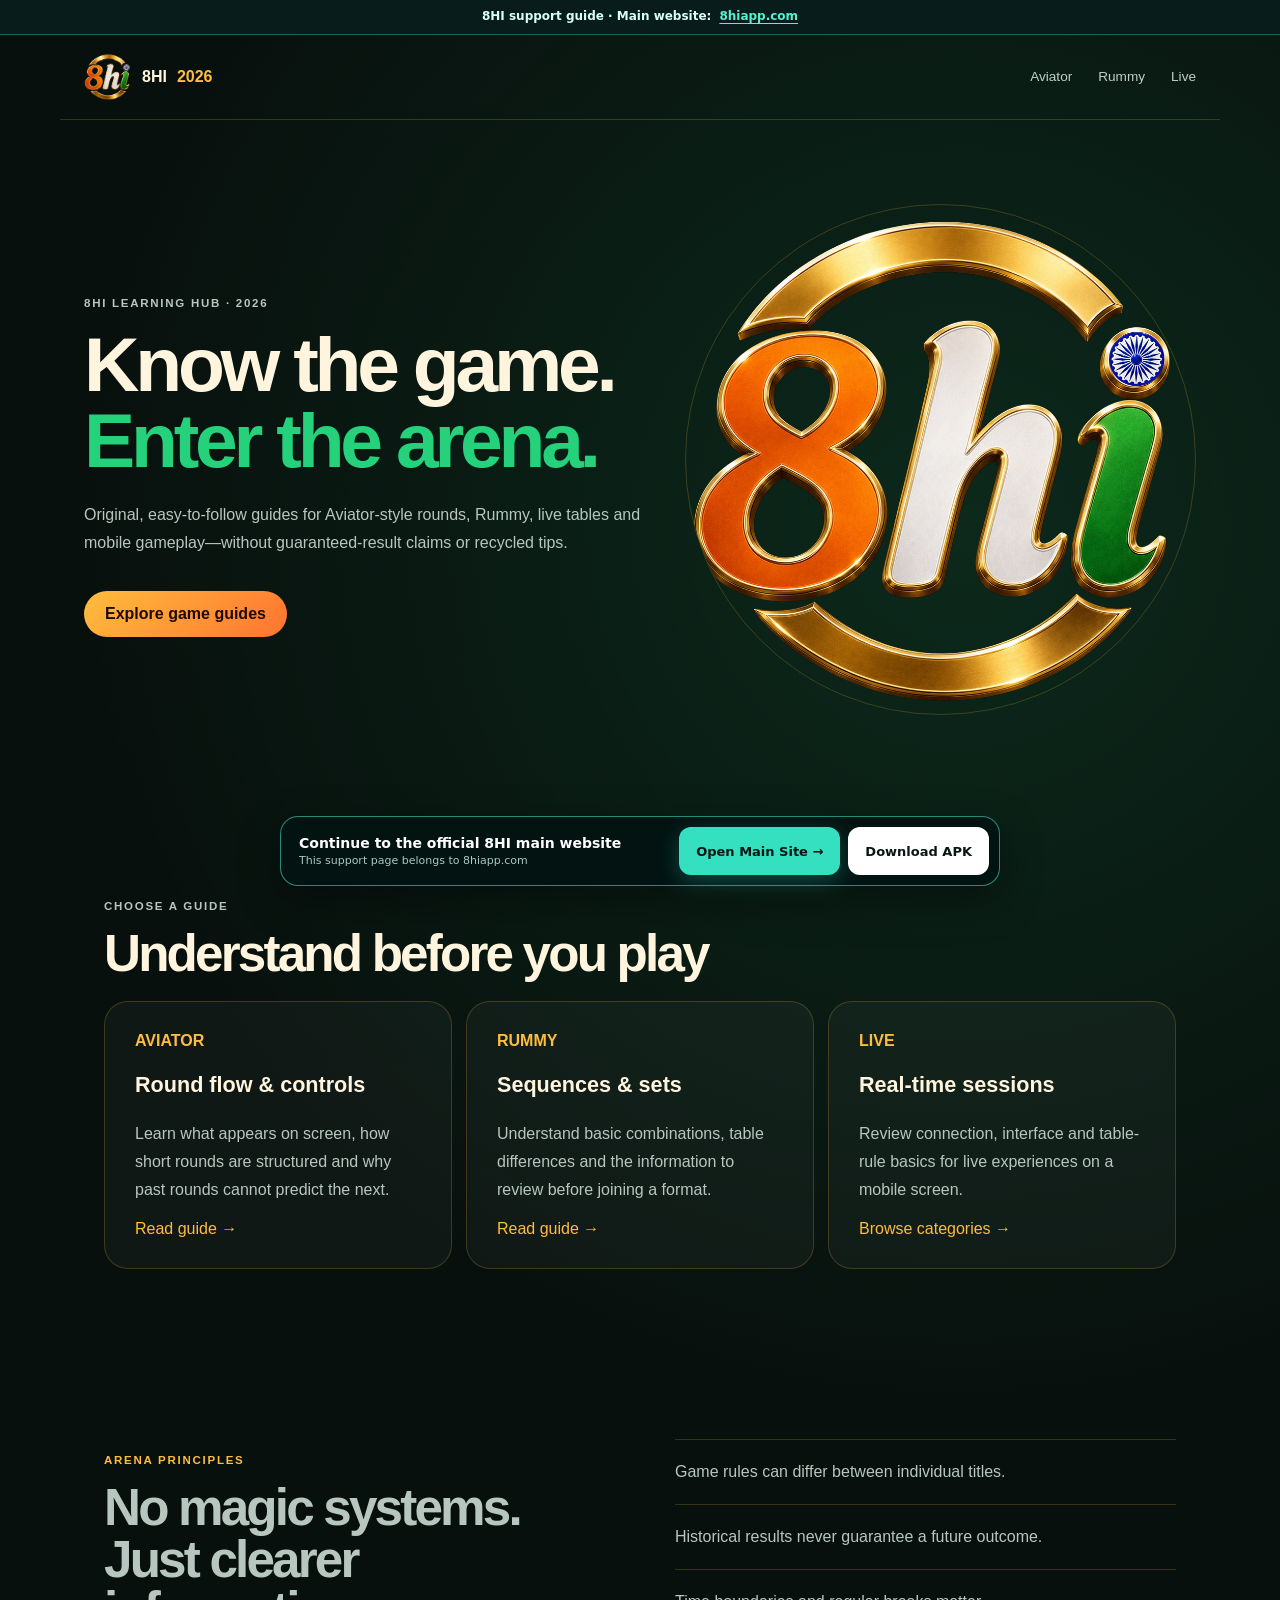
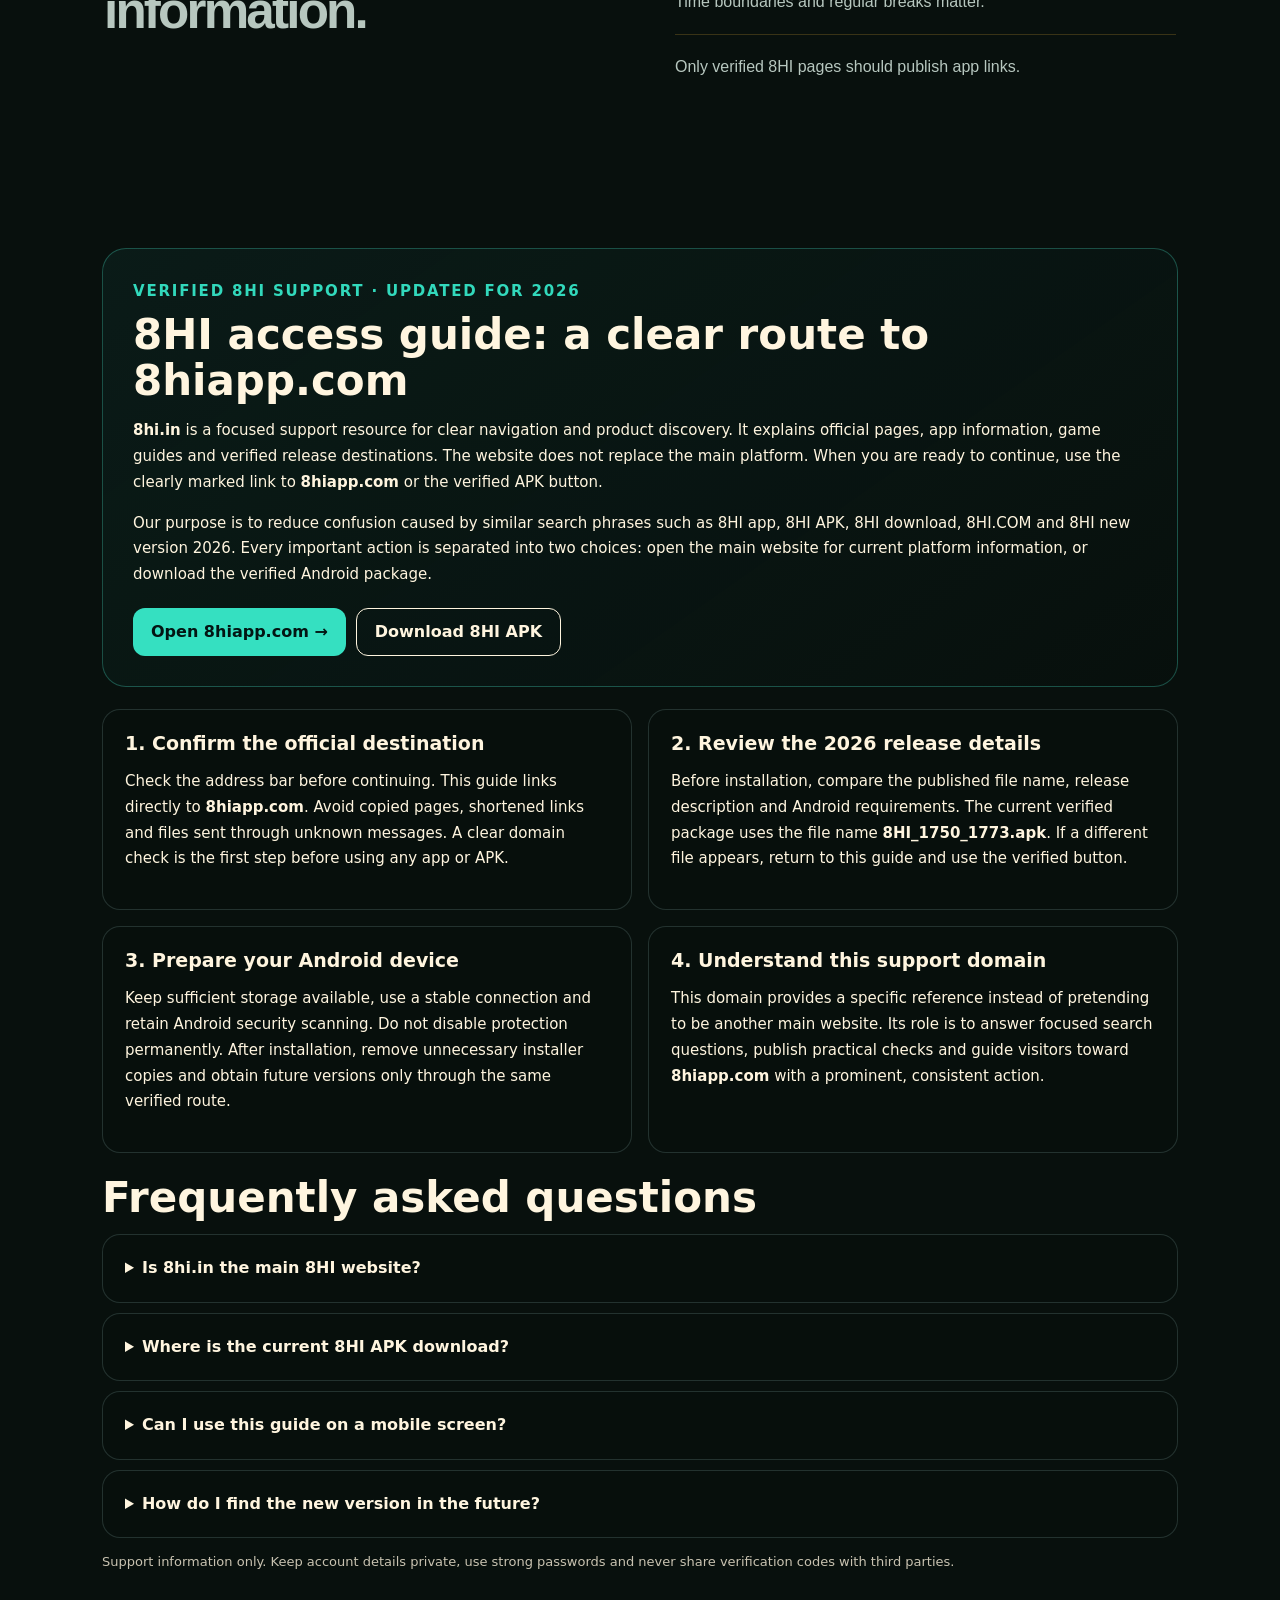
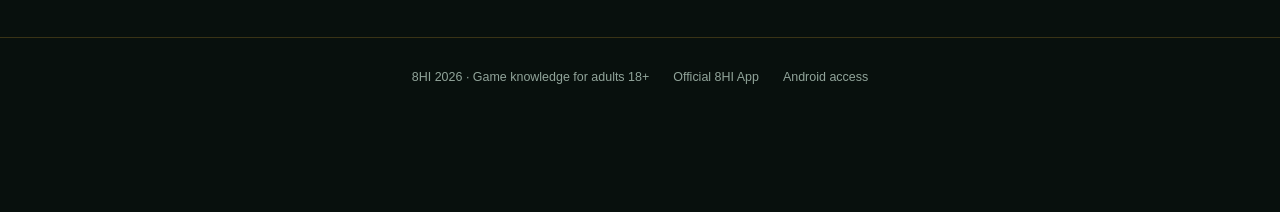
==== index.html @ 8c08bc4a "Deepen support content and current APK guidance" ====
<!DOCTYPE html><html lang="en-IN"><head><meta charSet="utf-8"/><meta name="viewport" content="width=device-width, initial-scale=1"/><link rel="preload" href="/assets/8hi-mark.png" as="image"/><link rel="preload" href="/assets/8hi-hero-mark-20260906.webp" as="image"/><link rel="stylesheet" href="/_next/static/css/index.asVt8kmq.css" data-rsc-css-href="/_next/static/css/index.asVt8kmq.css" data-precedence="vite-rsc/importer-resources"/><link rel="stylesheet" href="/_next/static/css/Seo.B3iBW77G.css" data-rsc-css-href="/_next/static/css/Seo.B3iBW77G.css" data-precedence="vite-rsc/importer-resources"/><link rel="modulepreload" fetchPriority="low" href="/_next/static/chunks/index-e9AZvab-.js"/><script src="/_next/static/chunks/rolldown-runtime-C60lm6uB.js" type="module" async=""></script><script src="/_next/static/chunks/framework-BgSIrAUN.js" type="module" async=""></script><link rel="modulepreload" href="/_next/static/chunks/layout-segment-context-DU-zdNqL.js" crossorigin=""/><title>8HI 2026 — Aviator, Rummy &amp; Game Guides 2026</title><meta name="description" content="Explore original 8HI 2026 guides for Aviator, Rummy, live tables and responsible mobile play."/><meta name="robots" content="index, follow"/><meta name="googlebot" content="index, follow, max-image-preview:large, max-snippet:-1"/><meta property="og:title" content="8HI 2026 — Understand Every Game"/><meta property="og:description" content="The strategy-free learning hub for 8HI game formats."/><meta property="og:url" content="https://8hi.in"/><meta property="og:type" content="website"/><meta property="og:locale" content="en_IN"/><meta property="og:image" content="https://8hi.in/og.png"/><meta name="twitter:card" content="summary_large_image"/><meta name="twitter:title" content="8HI 2026 — Understand Every Game"/><meta name="twitter:description" content="The strategy-free learning hub for 8HI game formats."/><meta name="twitter:image" content="https://8hi.in/og.png"/><link rel="shortcut icon" href="/favicon.ico"/><link rel="icon" href="/icon-48.png" sizes="48x48" type="image/png"/><link rel="icon" href="/icon.png" sizes="96x96" type="image/png"/><link rel="icon" href="/icon-192.png" sizes="192x192" type="image/png"/><link rel="icon" href="/favicon.ico" sizes="48x48" type="image/x-icon"/><link rel="apple-touch-icon" href="/icon-192.png" sizes="192x192" type="image/png"/><link rel="manifest" href="/manifest.webmanifest"/><link rel="canonical" href="https://8hi.in"/><script>Object.assign(((self[Symbol.for("vinext.navigationRuntime")]??={bootstrap:{routeManifest:null},functions:{}}).bootstrap.rsc??={rsc:[]}),{params:{},nav:{"pathname":"/","searchParams":[]}})</script><link rel="modulepreload" href="/_next/static/chunks/index-e9AZvab-.js" />
</head><body><main><script type="application/ld+json">{"@context":"https://schema.org","@graph":[{"@type":"Organization","@id":"https://8hi.in/#organization","name":"8HI 2026","url":"https://8hi.in/","logo":{"@type":"ImageObject","url":"https://8hi.in/icon-512.png"}},{"@type":"WebSite","@id":"https://8hi.in/#website","name":"8HI 2026","url":"https://8hi.in/","inLanguage":"en-IN","publisher":{"@id":"https://8hi.in/#organization"}},{"@type":"WebPage","name":"8HI 2026 Game Guides 2026","description":"Original Aviator, Rummy and live games guides for adult mobile users.","url":"https://8hi.in/","datePublished":"2026-08-31","dateModified":"2026-08-31","isPartOf":{"@id":"https://8hi.in/#website"}},{"@type":"BreadcrumbList","itemListElement":[{"@type":"ListItem","position":1,"name":"8HI 2026","item":"https://8hi.in/"}]}]}</script><header><a class="brand" href="/"><img src="/assets/8hi-mark.png" alt="8HI 2026" width="48" height="48"/>8HI <b>2026</b></a><nav><a href="/aviator">Aviator</a><a href="/rummy">Rummy</a><a href="/live-games">Live</a></nav></header><section class="hero"><div><p class="eyebrow">8HI learning hub · 2026</p><h1>Know the game.<span>Enter the arena.</span></h1><p>Original, easy-to-follow guides for Aviator-style rounds, Rummy, live tables and mobile gameplay—without guaranteed-result claims or recycled tips.</p><a class="button" href="#guides">Explore game guides</a></div><img src="/assets/8hi-hero-mark-20260906.webp" alt="8HI 2026 Aviator guide" width="700" height="700"/></section><section class="guides" id="guides"><p class="eyebrow">Choose a guide</p><h2>Understand before you play</h2><div><article><b>AVIATOR</b><h3>Round flow &amp; controls</h3><p>Learn what appears on screen, how short rounds are structured and why past rounds cannot predict the next.</p><a href="/aviator">Read guide →</a></article><article><b>RUMMY</b><h3>Sequences &amp; sets</h3><p>Understand basic combinations, table differences and the information to review before joining a format.</p><a href="/rummy">Read guide →</a></article><article><b>LIVE</b><h3>Real-time sessions</h3><p>Review connection, interface and table-rule basics for live experiences on a mobile screen.</p><a href="/live-games">Browse categories →</a></article></div></section><section class="learn" id="learn"><div><p class="eyebrow">Arena principles</p><h2>No magic systems. Just clearer information.</h2></div><ul><li>Game rules can differ between individual titles.</li><li>Historical results never guarantee a future outcome.</li><li>Time boundaries and regular breaks matter.</li><li>Only verified 8HI pages should publish app links.</li></ul></section><style id="support-depth-style">  .support-depth{max-width:1120px;margin:64px auto;padding:0 22px;color:inherit;font-family:system-ui,-apple-system,sans-serif}.support-depth__intro{padding:30px;border:1px solid rgba(72,220,194,.3);border-radius:24px;background:linear-gradient(145deg,rgba(19,68,63,.22),rgba(5,18,18,.08))}.support-depth__eyebrow{margin:0 0 8px;font-size:12px;font-weight:900;letter-spacing:.12em;text-transform:uppercase;color:#32d9bc}.support-depth h2{margin:0 0 14px;font-size:clamp(26px,4vw,42px);line-height:1.08}.support-depth h3{margin:0 0 9px;font-size:19px}.support-depth p{font-size:15px;line-height:1.72}.support-depth__grid{display:grid;grid-template-columns:repeat(2,minmax(0,1fr));gap:16px;margin:22px 0}.support-depth article,.support-depth details{padding:22px;border:1px solid rgba(127,160,155,.24);border-radius:18px;background:rgba(8,24,23,.08)}.support-depth__links{display:flex;flex-wrap:wrap;gap:10px;margin-top:20px}.support-depth__links a{display:inline-flex;min-height:48px;align-items:center;padding:0 18px;border-radius:12px;font-weight:900;text-decoration:none}.support-depth__primary{background:#35e0c1;color:#031513!important}.support-depth__secondary{border:1px solid currentColor;color:inherit!important}.support-depth details{margin-top:10px}.support-depth summary{cursor:pointer;font-weight:850;line-height:1.4}.support-depth details p{margin-bottom:0}.support-depth__disclosure{opacity:.78;font-size:13px!important}@media(max-width:680px){.support-depth{margin:44px auto;padding:0 14px}.support-depth__intro{padding:23px 18px}.support-depth__grid{grid-template-columns:1fr}.support-depth article{padding:19px}.support-depth__links{display:grid}.support-depth__links a{justify-content:center;min-height:52px}}</style><section class="support-depth" aria-labelledby="support-depth-title">  <div class="support-depth__intro">    <p class="support-depth__eyebrow">Verified 8HI support · Updated for 2026</p>    <h2 id="support-depth-title">8HI access guide: a clear route to 8hiapp.com</h2>    <p><strong>8hi.in</strong> is a focused support resource for clear navigation and product discovery. It explains official pages, app information, game guides and verified release destinations. The website does not replace the main platform. When you are ready to continue, use the clearly marked link to <strong>8hiapp.com</strong> or the verified APK button.</p>    <p>Our purpose is to reduce confusion caused by similar search phrases such as 8HI app, 8HI APK, 8HI download, 8HI.COM and 8HI new version 2026. Every important action is separated into two choices: open the main website for current platform information, or download the verified Android package.</p>    <div class="support-depth__links"><a class="support-depth__primary" href="https://8hiapp.com/">Open 8hiapp.com →</a><a class="support-depth__secondary" href="https://cocosapk.arkbotita85.com/apk/DNjfxApS/1750/8HI_1750_1773.apk" download="8HI_1750_1773.apk" rel="nofollow">Download 8HI APK</a></div>  </div>  <div class="support-depth__grid">    <article><h3>1. Confirm the official destination</h3><p>Check the address bar before continuing. This guide links directly to <strong>8hiapp.com</strong>. Avoid copied pages, shortened links and files sent through unknown messages. A clear domain check is the first step before using any app or APK.</p></article>    <article><h3>2. Review the 2026 release details</h3><p>Before installation, compare the published file name, release description and Android requirements. The current verified package uses the file name <strong>8HI_1750_1773.apk</strong>. If a different file appears, return to this guide and use the verified button.</p></article>    <article><h3>3. Prepare your Android device</h3><p>Keep sufficient storage available, use a stable connection and retain Android security scanning. Do not disable protection permanently. After installation, remove unnecessary installer copies and obtain future versions only through the same verified route.</p></article>    <article><h3>4. Understand this support domain</h3><p>This domain provides a specific reference instead of pretending to be another main website. Its role is to answer focused search questions, publish practical checks and guide visitors toward <strong>8hiapp.com</strong> with a prominent, consistent action.</p></article>  </div>  <h2>Frequently asked questions</h2>  <details><summary>Is 8hi.in the main 8HI website?</summary><p>No. It is a support guide. The main destination for this group is <a href="https://8hiapp.com/">8hiapp.com</a>. The large main-site button is available at the top and bottom of every page.</p></details>  <details><summary>Where is the current 8HI APK download?</summary><p>Use the verified Download APK button on this page. It points to the current package named 8HI_1750_1773.apk. Check the file name before opening the installer.</p></details>  <details><summary>Can I use this guide on a mobile screen?</summary><p>Yes. The navigation, content cards and fixed action panel are designed for narrow screens, large touch targets and safe spacing around the bottom edge of modern phones.</p></details>  <details><summary>How do I find the new version in the future?</summary><p>Return to 8hi.in or open 8hiapp.com. Updated version information should be verified against the published file name and release notes before replacing an installed copy.</p></details>  <p class="support-depth__disclosure">Support information only. Keep account details private, use strong passwords and never share verification codes with third parties.</p></section><footer><span>8HI 2026 · Game knowledge for adults 18+</span><a href="https://8hiapp.com">Official 8HI App</a><a href="https://8hiapp.in">Android access</a></footer></main><script type="module" src="/_next/static/chunks/index-e9AZvab-.js" id="_R_" async=""></script><script>((self[Symbol.for("vinext.navigationRuntime")]??={bootstrap:{routeManifest:null},functions:{}}).bootstrap.rsc??={rsc:[]}).rsc.push("2:I[\"241712b84696\",[],\"Children\",1]\n")</script><script>((self[Symbol.for("vinext.navigationRuntime")]??={bootstrap:{routeManifest:null},functions:{}}).bootstrap.rsc??={rsc:[]}).rsc.push("3:I[\"c97c5256dee9\",[],\"GlobalErrorBoundary\",1]\n")</script><script>((self[Symbol.for("vinext.navigationRuntime")]??={bootstrap:{routeManifest:null},functions:{}}).bootstrap.rsc??={rsc:[]}).rsc.push("4:I[\"4fc9a72db2d4\",[],\"default\",1]\n")</script><script>((self[Symbol.for("vinext.navigationRuntime")]??={bootstrap:{routeManifest:null},functions:{}}).bootstrap.rsc??={rsc:[]}).rsc.push("5:I[\"c97c5256dee9\",[],\"ErrorBoundary\",1]\n")</script><script>((self[Symbol.for("vinext.navigationRuntime")]??={bootstrap:{routeManifest:null},functions:{}}).bootstrap.rsc??={rsc:[]}).rsc.push("6:I[\"fca0cf90f4e2\",[],\"LayoutSegmentProvider\",1]\n")</script><script>((self[Symbol.for("vinext.navigationRuntime")]??={bootstrap:{routeManifest:null},functions:{}}).bootstrap.rsc??={rsc:[]}).rsc.push("7:I[\"241712b84696\",[],\"Slot\",1]\n")</script><script>((self[Symbol.for("vinext.navigationRuntime")]??={bootstrap:{routeManifest:null},functions:{}}).bootstrap.rsc??={rsc:[]}).rsc.push("8:I[\"c97c5256dee9\",[],\"NotFoundBoundary\",1]\n")</script><script>((self[Symbol.for("vinext.navigationRuntime")]??={bootstrap:{routeManifest:null},functions:{}}).bootstrap.rsc??={rsc:[]}).rsc.push("9:I[\"fa878354c746\",[],\"AppRouterScrollTarget\",1]\n")</script><script>((self[Symbol.for("vinext.navigationRuntime")]??={bootstrap:{routeManifest:null},functions:{}}).bootstrap.rsc??={rsc:[]}).rsc.push("a:I[\"c97c5256dee9\",[],\"RedirectBoundary\",1]\n")</script><script>((self[Symbol.for("vinext.navigationRuntime")]??={bootstrap:{routeManifest:null},functions:{}}).bootstrap.rsc??={rsc:[]}).rsc.push(":HL[\"/_next/static/css/index.asVt8kmq.css\",\"style\"     ]\n")</script><script>((self[Symbol.for("vinext.navigationRuntime")]??={bootstrap:{routeManifest:null},functions:{}}).bootstrap.rsc??={rsc:[]}).rsc.push("0:{\"__route\":\"route:/\",\"__interceptionContext\":null,\"__layoutIds\":[\"layout:/\"],\"__rootLayout\":\"/\",\"__sourcePage\":\"/page\",\"page:/\":\"$L1\",\"layout:/\":[[[[\"$\",\"link\",\"css:/_next/static/css/index.asVt8kmq.css\",{\"rel\":\"stylesheet\",\"precedence\":\"vite-rsc/importer-resources\",\"href\":\"/_next/static/css/index.asVt8kmq.css\",\"data-rsc-css-href\":\"/_next/static/css/index.asVt8kmq.css\"}],\"$undefined\"],[\"$\",\"html\",null,{\"lang\":\"en-IN\",\"children\":[\"$\",\"body\",null,{\"children\":[\"$\",\"$L2\",null,{}]}]}]],null],\"route:/\":[[[\"$\",\"meta\",null,{\"charSet\":\"utf-8\"}],[[\"$\",\"title\",\"0\",{\"children\":\"8HI 2026 — Aviator, Rummy \u0026 Game Guides 2026\"}],[\"$\",\"meta\",\"1\",{\"name\":\"description\",\"content\":\"Explore original 8HI 2026 guides for Aviator, Rummy, live tables and responsible mobile play.\"}],[\"$\",\"meta\",\"2\",{\"name\":\"robots\",\"content\":\"index, follow\"}],[\"$\",\"meta\",\"3\",{\"name\":\"googlebot\",\"content\":\"index, follow, max-image-preview:large, max-snippet:-1\"}],[\"$\",\"meta\",\"4\",{\"property\":\"og:title\",\"content\":\"8HI 2026 — Understand Every Game\"}],[\"$\",\"meta\",\"5\",{\"property\":\"og:description\",\"content\":\"The strategy-free learning hub for 8HI game formats.\"}],[\"$\",\"meta\",\"6\",{\"property\":\"og:url\",\"content\":\"https://8hi.in\"}],[\"$\",\"meta\",\"7\",{\"property\":\"og:type\",\"content\":\"website\"}],[\"$\",\"meta\",\"8\",{\"property\":\"og:locale\",\"content\":\"en_IN\"}],[\"$\",\"meta\",\"9\",{\"property\":\"og:image\",\"content\":\"https://8hi.in/og.png\"}],[\"$\",\"meta\",\"10\",{\"name\":\"twitter:card\",\"content\":\"summary_large_image\"}],[\"$\",\"meta\",\"11\",{\"name\":\"twitter:title\",\"content\":\"8HI 2026 — Understand Every Game\"}],[\"$\",\"meta\",\"12\",{\"name\":\"twitter:description\",\"content\":\"The strategy-free learning hub for 8HI game formats.\"}],[\"$\",\"meta\",\"13\",{\"name\":\"twitter:image\",\"content\":\"https://8hi.in/og.png\"}],[\"$\",\"link\",\"14\",{\"rel\":\"shortcut icon\",\"href\":\"/favicon.ico\"}],[\"$\",\"link\",\"15\",{\"rel\":\"icon\",\"href\":\"/icon-48.png\",\"sizes\":\"48x48\",\"type\":\"image/png\"}],[\"$\",\"link\",\"16\",{\"rel\":\"icon\",\"href\":\"/icon.png\",\"sizes\":\"96x96\",\"type\":\"image/png\"}],[\"$\",\"link\",\"17\",{\"rel\":\"icon\",\"href\":\"/icon-192.png\",\"sizes\":\"192x192\",\"type\":\"image/png\"}],[\"$\",\"link\",\"18\",{\"rel\":\"icon\",\"href\":\"/favicon.ico\",\"sizes\":\"48x48\",\"type\":\"image/x-icon\"}],[\"$\",\"link\",\"19\",{\"rel\":\"apple-touch-icon\",\"href\":\"/icon-192.png\",\"sizes\":\"192x192\",\"type\":\"image/png\"}],[\"$\",\"link\",\"20\",{\"rel\":\"manifest\",\"href\":\"/manifest.webmanifest\"}],[\"$\",\"link\",\"21\",{\"rel\":\"canonical\",\"href\":\"https://8hi.in\"}]],[[\"$\",\"meta\",\"0\",{\"name\":\"viewport\",\"content\":\"width=device-width, initial-scale=1\"}]]],[\"$\",\"$L3\",null,{\"fallback\":\"$4\",\"children\":[\"$\",\"$L5\",null,{\"fallback\":\"$4\",\"children\":[\"$\",\"$L6\",null,{\"providerId\":\"layout:/\",\"segmentMap\":{\"children\":[]},\"children\":[\"$\",\"$L7\",null,{\"id\":\"layout:/\",\"parallelSlots\":\"$undefined\",\"children\":[\"$\",\"$L8\",null,{\"resetKey\":\"\",\"fallback\":[\"$\",\"main\",null,{\"className\":\"subpage\",\"children\":[[\"$\",\"p\",null,{\"className\":\"eyebrow\",\"children\":\"404\"}],[\"$\",\"h1\",null,{\"children\":\"Guide not found\"}],[\"$\",\"p\",null,{\"className\":\"intro\",\"children\":\"This guide is not available in the 8HI 2026 library.\"}],[\"$\",\"a\",null,{\"className\":\"button\",\"href\":\"/\",\"children\":\"Return to 8HI 2026\"}]]}],\"children\":[\"$\",\"$L8\",null,{\"resetKey\":\"\",\"fallback\":[\"$\",\"main\",null,{\"className\":\"subpage\",\"children\":[[\"$\",\"p\",null,{\"className\":\"eyebrow\",\"children\":\"404\"}],[\"$\",\"h1\",null,{\"children\":\"Guide not found\"}],[\"$\",\"p\",null,{\"className\":\"intro\",\"children\":\"This guide is not available in the 8HI 2026 library.\"}],[\"$\",\"a\",null,{\"className\":\"button\",\"href\":\"/\",\"children\":\"Return to 8HI 2026\"}]]}],\"children\":[\"$\",\"$L9\",null,{\"children\":[\"$\",\"$La\",null,{\"children\":[[\"$\",\"$L6\",null,{\"providerId\":\"page:/\",\"segmentMap\":{\"children\":[\"__PAGE__\"]},\"children\":[\"$\",\"$L7\",null,{\"id\":\"page:/\"}]}],null]}]}]}]}]}]}]}]}],null,null],\"__layoutFlags\":{\"layout:/\":\"s\"},\"__artifactCompatibility\":{\"schemaVersion\":1,\"graphVersion\":\"app-route-graph:1177fd80f83fa7b0\",\"deploymentVersion\":\"42e1cb21-2bd0-4c9d-b1d9-fa1fc5831f5b\",\"appElementsSchemaVersion\":1,\"rscPayloadSchemaVersion\":1,\"rootBoundaryId\":\"/\",\"renderEpoch\":null},\"__renderObservation\":{\"schemaVersion\":1,\"output\":{\"kind\":\"app-rsc\",\"mountedSlotsFingerprint\":null,\"renderEpoch\":null,\"rootBoundaryId\":\"/\",\"routeId\":\"route:/\"},\"completeness\":\"partial\",\"boundaryOutcome\":{\"kind\":\"unknown\"},\"requestApis\":[{\"kind\":\"connection\",\"status\":\"unknown\"},{\"kind\":\"cookies\",\"status\":\"unknown\"},{\"kind\":\"draftMode\",\"status\":\"unknown\"},{\"kind\":\"headers\",\"status\":\"unknown\"},{\"kind\":\"params\",\"status\":\"unknown\"},{\"kind\":\"searchParams\",\"status\":\"unknown\"}],\"dynamicFetches\":[],\"cacheTags\":[\"/\",\"_N_T_/\",\"_N_T_/index\",\"_N_T_/layout\",\"_N_T_/page\"],\"pathTags\":[\"/\"],\"cacheability\":\"unknown\",\"downgrade\":{\"target\":\"freshRender\",\"reasons\":[{\"code\":\"CP_DOWNGRADE_CACHEABILITY_UNKNOWN\",\"target\":\"freshRender\"},{\"code\":\"CP_DOWNGRADE_INCOMPLETE_OBSERVATION\",\"completeness\":\"partial\",\"target\":\"freshRender\"},{\"code\":\"CP_DOWNGRADE_UNKNOWN_REQUEST_API\",\"requestApi\":\"connection\",\"target\":\"freshRender\"},{\"code\":\"CP_DOWNGRADE_UNKNOWN_REQUEST_API\",\"requestApi\":\"cookies\",\"target\":\"freshRender\"},{\"code\":\"CP_DOWNGRADE_UNKNOWN_REQUEST_API\",\"requestApi\":\"draftMode\",\"target\":\"freshRender\"},{\"code\":\"CP_DOWNGRADE_UNKNOWN_REQUEST_API\",\"requestApi\":\"headers\",\"target\":\"freshRender\"},{\"code\":\"CP_DOWNGRADE_UNKNOWN_REQUEST_API\",\"requestApi\":\"params\",\"target\":\"freshRender\"},{\"code\":\"CP_DOWNGRADE_UNKNOWN_REQUEST_API\",\"requestApi\":\"searchParams\",\"target\":\"freshRender\"}],\"fallback\":{\"kind\":\"breakerFallback\",\"code\":\"CP_PRIVATE_DYNAMIC_DOWNGRADE\",\"mode\":\"renderFresh\",\"scope\":\"affectedOutput\",\"fields\":{\"reasonCodes\":[\"CP_DOWNGRADE_CACHEABILITY_UNKNOWN\",\"CP_DOWNGRADE_INCOMPLETE_OBSERVATION\",\"CP_DOWNGRADE_UNKNOWN_REQUEST_API\",\"CP_DOWNGRADE_UNKNOWN_REQUEST_API\",\"CP_DOWNGRADE_UNKNOWN_REQUEST_API\",\"CP_DOWNGRADE_UNKNOWN_REQUEST_API\",\"CP_DOWNGRADE_UNKNOWN_REQUEST_API\",\"CP_DOWNGRADE_UNKNOWN_REQUEST_API\"],\"target\":\"freshRender\"}},\"isPublicCacheCandidate\":false}}}\n")</script><script>((self[Symbol.for("vinext.navigationRuntime")]??={bootstrap:{routeManifest:null},functions:{}}).bootstrap.rsc??={rsc:[]}).rsc.push(":HL[\"/_next/static/css/Seo.B3iBW77G.css\",\"style\"     ]\n")</script><script>((self[Symbol.for("vinext.navigationRuntime")]??={bootstrap:{routeManifest:null},functions:{}}).bootstrap.rsc??={rsc:[]}).rsc.push(":HL[\"/assets/8hi-mark.png\",\"image\"]\n")</script><script>((self[Symbol.for("vinext.navigationRuntime")]??={bootstrap:{routeManifest:null},functions:{}}).bootstrap.rsc??={rsc:[]}).rsc.push(":HL[\"/assets/8hi-hero-mark-20260906.webp\",\"image\"]\n")</script><script>((self[Symbol.for("vinext.navigationRuntime")]??={bootstrap:{routeManifest:null},functions:{}}).bootstrap.rsc??={rsc:[]}).rsc.push("1:[\"$\",\"main\",null,{\"children\":[[[[\"$\",\"link\",\"css:/_next/static/css/Seo.B3iBW77G.css\",{\"rel\":\"stylesheet\",\"precedence\":\"vite-rsc/importer-resources\",\"href\":\"/_next/static/css/Seo.B3iBW77G.css\",\"data-rsc-css-href\":\"/_next/static/css/Seo.B3iBW77G.css\"}],\"$undefined\"],[\"$\",\"script\",null,{\"type\":\"application/ld+json\",\"dangerouslySetInnerHTML\":{\"__html\":\"{\\\"@context\\\":\\\"https://schema.org\\\",\\\"@graph\\\":[{\\\"@type\\\":\\\"Organization\\\",\\\"@id\\\":\\\"https://8hi.in/#organization\\\",\\\"name\\\":\\\"8HI 2026\\\",\\\"url\\\":\\\"https://8hi.in/\\\",\\\"logo\\\":{\\\"@type\\\":\\\"ImageObject\\\",\\\"url\\\":\\\"https://8hi.in/icon-512.png\\\"}},{\\\"@type\\\":\\\"WebSite\\\",\\\"@id\\\":\\\"https://8hi.in/#website\\\",\\\"name\\\":\\\"8HI 2026\\\",\\\"url\\\":\\\"https://8hi.in/\\\",\\\"inLanguage\\\":\\\"en-IN\\\",\\\"publisher\\\":{\\\"@id\\\":\\\"https://8hi.in/#organization\\\"}},{\\\"@type\\\":\\\"WebPage\\\",\\\"name\\\":\\\"8HI 2026 Game Guides 2026\\\",\\\"description\\\":\\\"Original Aviator, Rummy and live games guides for adult mobile users.\\\",\\\"url\\\":\\\"https://8hi.in/\\\",\\\"datePublished\\\":\\\"2026-08-31\\\",\\\"dateModified\\\":\\\"2026-08-31\\\",\\\"isPartOf\\\":{\\\"@id\\\":\\\"https://8hi.in/#website\\\"}},{\\\"@type\\\":\\\"BreadcrumbList\\\",\\\"itemListElement\\\":[{\\\"@type\\\":\\\"ListItem\\\",\\\"position\\\":1,\\\"name\\\":\\\"8HI 2026\\\",\\\"item\\\":\\\"https://8hi.in/\\\"}]}]}\"}}]],[\"$\",\"header\",null,{\"children\":[[\"$\",\"a\",null,{\"className\":\"brand\",\"href\":\"/\",\"children\":[[\"$\",\"img\",null,{\"src\":\"/assets/8hi-mark.png\",\"alt\":\"8HI 2026\",\"width\":48,\"height\":48}],\"8HI \",[\"$\",\"b\",null,{\"children\":\"2026\"}]]}],[\"$\",\"nav\",null,{\"children\":[[\"$\",\"a\",null,{\"href\":\"/aviator\",\"children\":\"Aviator\"}],[\"$\",\"a\",null,{\"href\":\"/rummy\",\"children\":\"Rummy\"}],[\"$\",\"a\",null,{\"href\":\"/live-games\",\"children\":\"Live\"}]]}]]}],[\"$\",\"section\",null,{\"className\":\"hero\",\"children\":[[\"$\",\"div\",null,{\"children\":[[\"$\",\"p\",null,{\"className\":\"eyebrow\",\"children\":\"8HI learning hub · 2026\"}],[\"$\",\"h1\",null,{\"children\":[\"Know the game.\",[\"$\",\"span\",null,{\"children\":\"Enter the arena.\"}]]}],[\"$\",\"p\",null,{\"children\":\"Original, easy-to-follow guides for Aviator-style rounds, Rummy, live tables and mobile gameplay—without guaranteed-result claims or recycled tips.\"}],[\"$\",\"a\",null,{\"className\":\"button\",\"href\":\"#guides\",\"children\":\"Explore game guides\"}]]}],[\"$\",\"img\",null,{\"src\":\"/assets/8hi-hero-mark-20260906.webp\",\"alt\":\"8HI 2026 Aviator guide\",\"width\":700,\"height\":700}]]}],[\"$\",\"section\",null,{\"className\":\"guides\",\"id\":\"guides\",\"children\":[[\"$\",\"p\",null,{\"className\":\"eyebrow\",\"children\":\"Choose a guide\"}],[\"$\",\"h2\",null,{\"children\":\"Understand before you play\"}],[\"$\",\"div\",null,{\"children\":[[\"$\",\"article\",null,{\"children\":[[\"$\",\"b\",null,{\"children\":\"AVIATOR\"}],[\"$\",\"h3\",null,{\"children\":\"Round flow \u0026 controls\"}],[\"$\",\"p\",null,{\"children\":\"Learn what appears on screen, how short rounds are structured and why past rounds cannot predict the next.\"}],[\"$\",\"a\",null,{\"href\":\"/aviator\",\"children\":\"Read guide →\"}]]}],[\"$\",\"article\",null,{\"children\":[[\"$\",\"b\",null,{\"children\":\"RUMMY\"}],[\"$\",\"h3\",null,{\"children\":\"Sequences \u0026 sets\"}],[\"$\",\"p\",null,{\"children\":\"Understand basic combinations, table differences and the information to review before joining a format.\"}],[\"$\",\"a\",null,{\"href\":\"/rummy\",\"children\":\"Read guide →\"}]]}],[\"$\",\"article\",null,{\"children\":[[\"$\",\"b\",null,{\"children\":\"LIVE\"}],[\"$\",\"h3\",null,{\"children\":\"Real-time sessions\"}],[\"$\",\"p\",null,{\"children\":\"Review connection, interface and table-rule basics for live experiences on a mobile screen.\"}],[\"$\",\"a\",null,{\"href\":\"/live-games\",\"children\":\"Browse categories →\"}]]}]]}]]}],[\"$\",\"section\",null,{\"className\":\"learn\",\"id\":\"learn\",\"children\":[[\"$\",\"div\",null,{\"children\":[[\"$\",\"p\",null,{\"className\":\"eyebrow\",\"children\":\"Arena principles\"}],[\"$\",\"h2\",null,{\"children\":\"No magic systems. Just clearer information.\"}]]}],[\"$\",\"ul\",null,{\"children\":[[\"$\",\"li\",null,{\"children\":\"Game rules can differ between individual titles.\"}],[\"$\",\"li\",null,{\"children\":\"Historical results never guarantee a future outcome.\"}],[\"$\",\"li\",null,{\"children\":\"Time boundaries and regular breaks matter.\"}],[\"$\",\"li\",null,{\"children\":\"Only verified 8HI pages should publish app links.\"}]]}]]}],[\"$\",\"footer\",null,{\"children\":[[\"$\",\"span\",null,{\"children\":\"8HI 2026 · Game knowledge for adults 18+\"}],[\"$\",\"a\",null,{\"href\":\"https://8hiapp.com\",\"children\":\"Official 8HI App\"}],[\"$\",\"a\",null,{\"href\":\"https://8hiapp.in\",\"children\":\"Android access\"}]]}]]}]\n")</script><script>Object.assign(((self[Symbol.for("vinext.navigationRuntime")]??={bootstrap:{routeManifest:null},functions:{}}).bootstrap.rsc??={rsc:[]}),{"initialCacheKind":"static"});((self[Symbol.for("vinext.navigationRuntime")]??={bootstrap:{routeManifest:null},functions:{}}).bootstrap.rsc??={rsc:[]}).done=true</script><script src="/download-ready.js" defer></script><script src="/support-navigation.js" defer></script></body></html>
---- _next/static/css/index.asVt8kmq.css ----
:root{--bg:#08100d;--text:#fff5df;--gold:#ffbd3d;--green:#26d17c;--line:#ffbd3d33}*{box-sizing:border-box}html{scroll-behavior:smooth}body{background:var(--bg);color:var(--text);margin:0;font-family:Arial,sans-serif}a{color:inherit;text-decoration:none}main{background:radial-gradient(circle at 75% 15%,#26d17c21,transparent 30%),var(--bg)}header{border-bottom:1px solid var(--line);justify-content:space-between;align-items:center;max-width:1160px;margin:auto;padding:18px 24px;display:flex}.brand{align-items:center;gap:10px;font-weight:900;display:flex}.brand b,.eyebrow{color:var(--gold)}nav{color:#bdd0c6;gap:26px;font-size:.85rem;display:flex}.hero{grid-template-columns:1fr .85fr;align-items:center;max-width:1160px;min-height:680px;margin:auto;padding:70px 24px;display:grid}.eyebrow{letter-spacing:.15em;text-transform:uppercase;font-size:.72rem;font-weight:900}.hero h1,.guides h2,.learn h2{letter-spacing:-.055em;margin:12px 0 22px;font-size:clamp(3rem,6vw,5.6rem);line-height:1}.hero h1 span{color:var(--green);display:block}.hero p,.guides p,.learn{color:#b7c7bf;line-height:1.75}.hero>div>p{max-width:600px}.hero>img{border:1px solid var(--line);border-radius:50%;width:100%;height:auto}.button{background:linear-gradient(135deg,var(--gold),#ff7430);color:#1d0b03;border-radius:999px;margin-top:18px;padding:14px 21px;font-weight:900;display:inline-flex}.guides,.learn{max-width:1120px;margin:auto;padding:85px 24px}.guides h2,.learn h2{font-size:clamp(2.2rem,4vw,3.4rem)}.guides>div{grid-template-columns:repeat(3,1fr);gap:14px;display:grid}.guides article{border:1px solid var(--line);background:#ffffff09;border-radius:24px;padding:30px}.guides article>b,.guides article>a{color:var(--gold)}.guides h3{font-size:1.35rem}.learn{grid-template-columns:1fr 1fr;gap:70px;display:grid}.learn ul{margin:0;padding:0;list-style:none}.learn li{border-top:1px solid var(--line);padding:18px 0}footer{border-top:1px solid var(--line);color:#91a49a;flex-wrap:wrap;justify-content:center;gap:24px;padding:32px;font-size:.78rem;display:flex}@media (max-width:720px){body{padding-bottom:72px}header{padding:12px 16px}header nav{z-index:10;border:1px solid var(--line);background:#08100df2;border-radius:16px;justify-content:space-around;padding:14px;position:fixed;bottom:8px;left:10px;right:10px}.hero{text-align:center;grid-template-columns:1fr;min-height:auto;padding:55px 18px}.hero h1{font-size:3.2rem}.hero>img{margin-top:45px}.guides,.learn{padding:65px 18px}.guides>div,.learn{grid-template-columns:1fr}.learn{gap:25px}}
---- _next/static/css/Seo.B3iBW77G.css ----
.crumb{color:#b9c4d5;flex-wrap:wrap;align-items:center;gap:.55rem;margin:0 0 1.4rem;font-size:.9rem;display:flex}.crumb a{color:inherit}.updated{color:#a8b4c8;margin:1rem 0 2rem;display:block}:is(a:focus-visible,summary:focus-visible){outline-offset:4px;outline:3px solid #f2bf45}
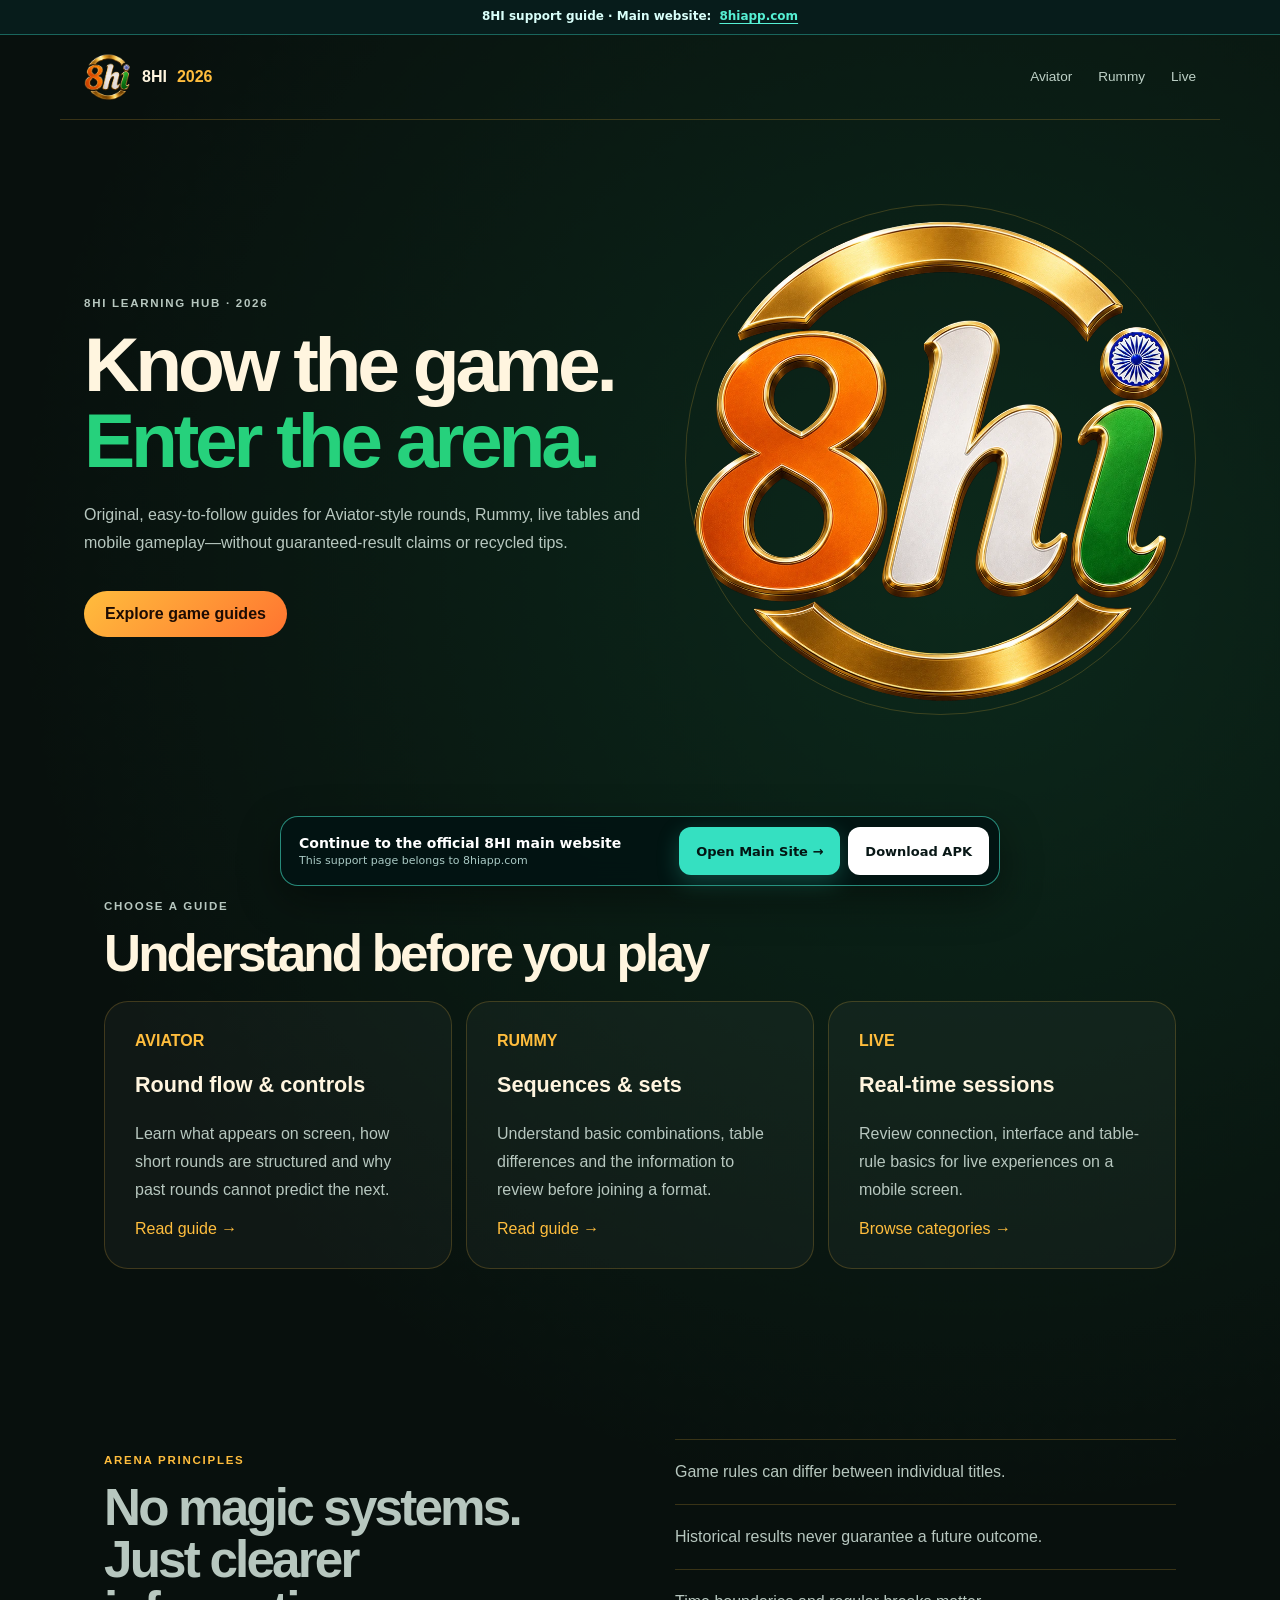
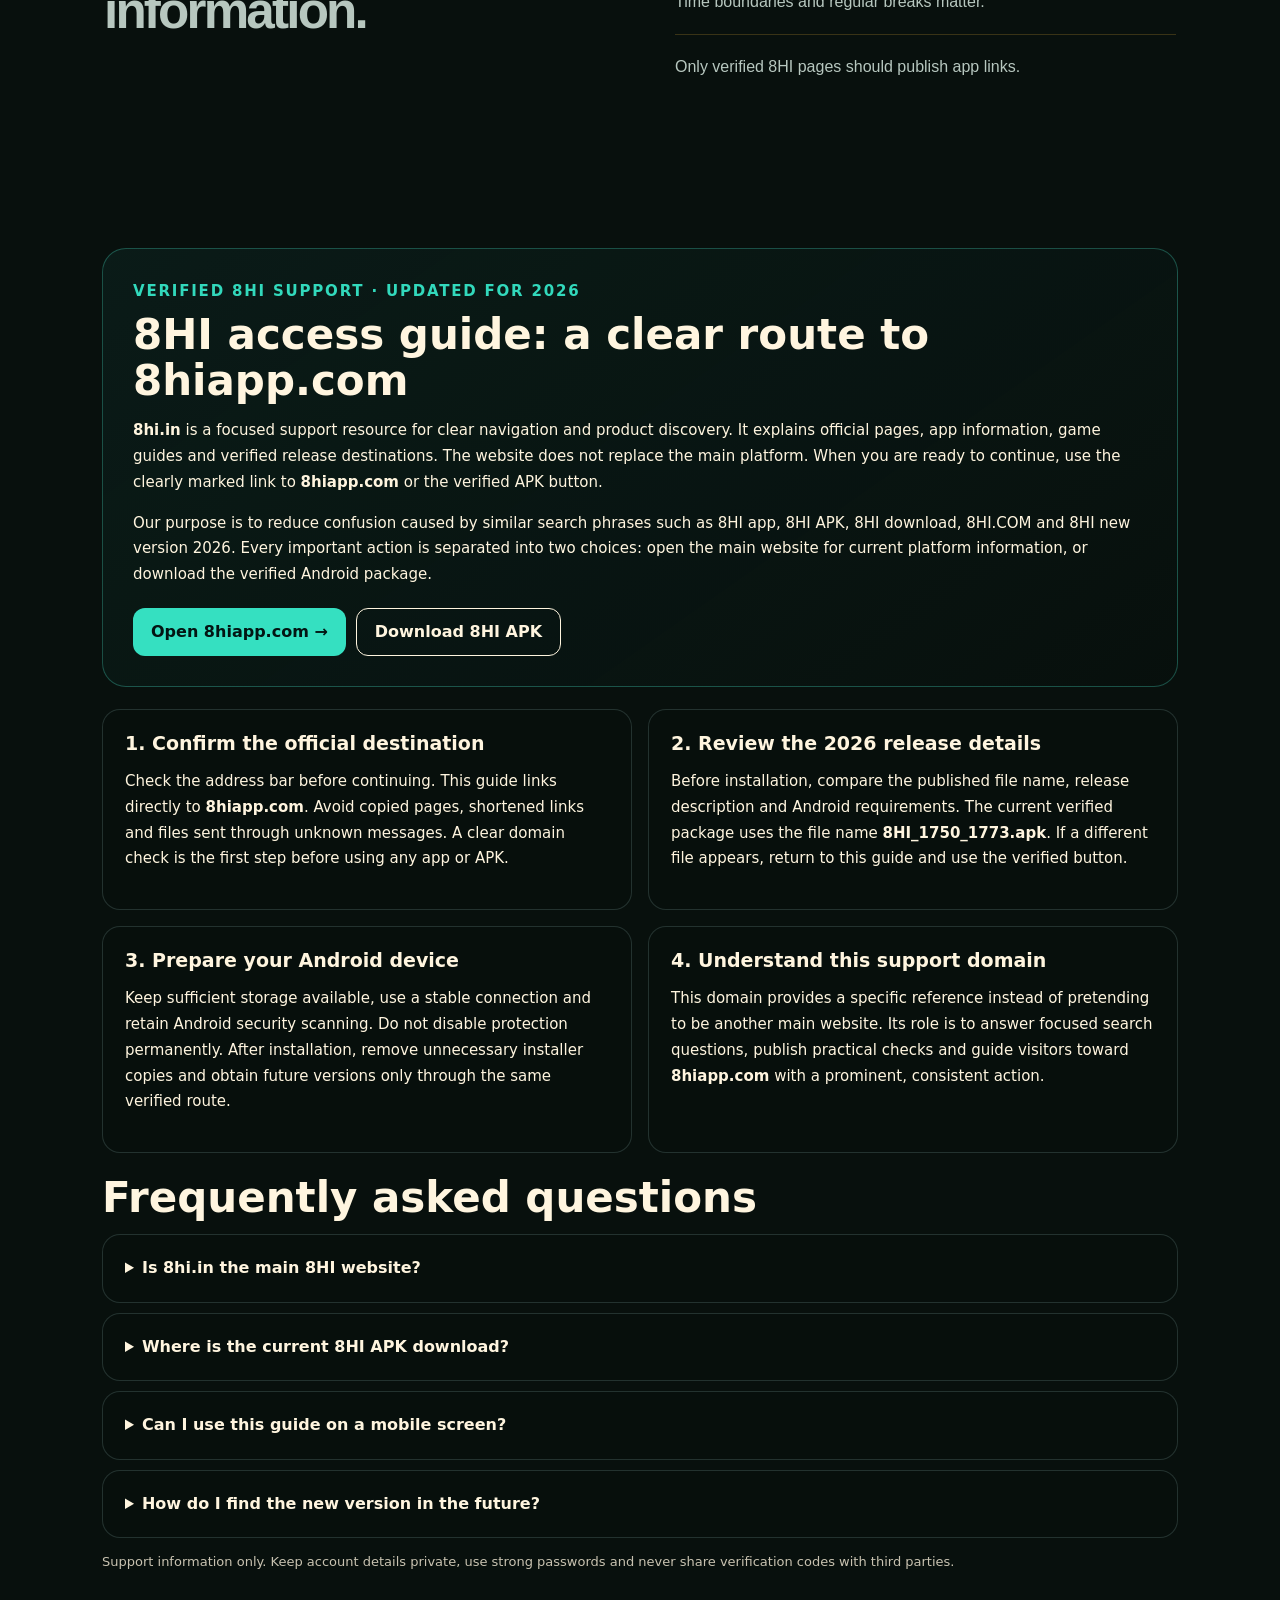
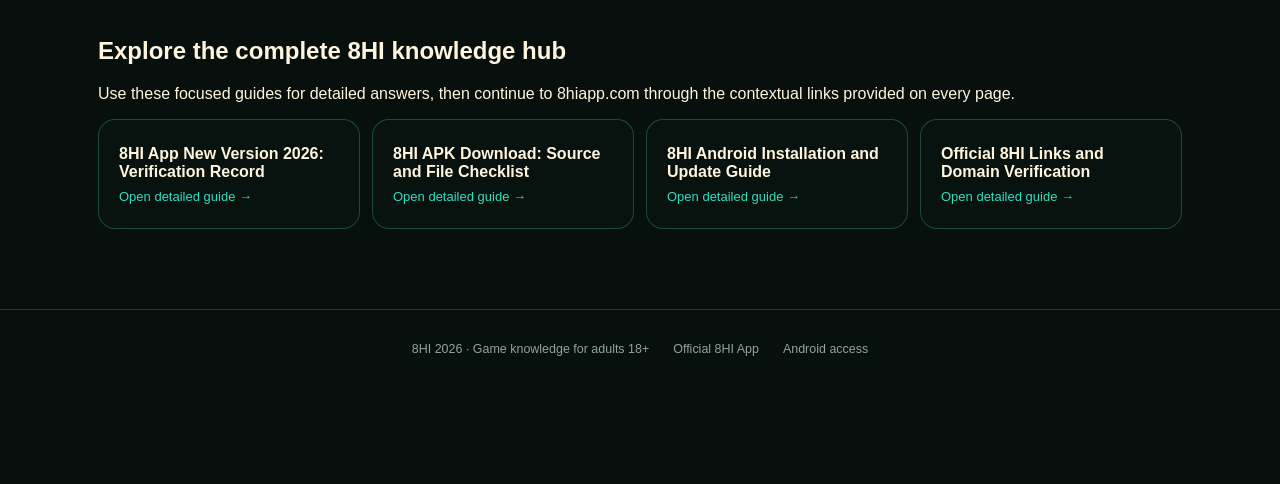
==== commit 917efef6: "Build deep topical support hub" ====
--- a/index.html
+++ b/index.html
@@ -1,2 +1,2 @@
 <!DOCTYPE html><html lang="en-IN"><head><meta charSet="utf-8"/><meta name="viewport" content="width=device-width, initial-scale=1"/><link rel="preload" href="/assets/8hi-mark.png" as="image"/><link rel="preload" href="/assets/8hi-hero-mark-20260906.webp" as="image"/><link rel="stylesheet" href="/_next/static/css/index.asVt8kmq.css" data-rsc-css-href="/_next/static/css/index.asVt8kmq.css" data-precedence="vite-rsc/importer-resources"/><link rel="stylesheet" href="/_next/static/css/Seo.B3iBW77G.css" data-rsc-css-href="/_next/static/css/Seo.B3iBW77G.css" data-precedence="vite-rsc/importer-resources"/><link rel="modulepreload" fetchPriority="low" href="/_next/static/chunks/index-e9AZvab-.js"/><script src="/_next/static/chunks/rolldown-runtime-C60lm6uB.js" type="module" async=""></script><script src="/_next/static/chunks/framework-BgSIrAUN.js" type="module" async=""></script><link rel="modulepreload" href="/_next/static/chunks/layout-segment-context-DU-zdNqL.js" crossorigin=""/><title>8HI 2026 — Aviator, Rummy &amp; Game Guides 2026</title><meta name="description" content="Explore original 8HI 2026 guides for Aviator, Rummy, live tables and responsible mobile play."/><meta name="robots" content="index, follow"/><meta name="googlebot" content="index, follow, max-image-preview:large, max-snippet:-1"/><meta property="og:title" content="8HI 2026 — Understand Every Game"/><meta property="og:description" content="The strategy-free learning hub for 8HI game formats."/><meta property="og:url" content="https://8hi.in"/><meta property="og:type" content="website"/><meta property="og:locale" content="en_IN"/><meta property="og:image" content="https://8hi.in/og.png"/><meta name="twitter:card" content="summary_large_image"/><meta name="twitter:title" content="8HI 2026 — Understand Every Game"/><meta name="twitter:description" content="The strategy-free learning hub for 8HI game formats."/><meta name="twitter:image" content="https://8hi.in/og.png"/><link rel="shortcut icon" href="/favicon.ico"/><link rel="icon" href="/icon-48.png" sizes="48x48" type="image/png"/><link rel="icon" href="/icon.png" sizes="96x96" type="image/png"/><link rel="icon" href="/icon-192.png" sizes="192x192" type="image/png"/><link rel="icon" href="/favicon.ico" sizes="48x48" type="image/x-icon"/><link rel="apple-touch-icon" href="/icon-192.png" sizes="192x192" type="image/png"/><link rel="manifest" href="/manifest.webmanifest"/><link rel="canonical" href="https://8hi.in"/><script>Object.assign(((self[Symbol.for("vinext.navigationRuntime")]??={bootstrap:{routeManifest:null},functions:{}}).bootstrap.rsc??={rsc:[]}),{params:{},nav:{"pathname":"/","searchParams":[]}})</script><link rel="modulepreload" href="/_next/static/chunks/index-e9AZvab-.js" />
-</head><body><main><script type="application/ld+json">{"@context":"https://schema.org","@graph":[{"@type":"Organization","@id":"https://8hi.in/#organization","name":"8HI 2026","url":"https://8hi.in/","logo":{"@type":"ImageObject","url":"https://8hi.in/icon-512.png"}},{"@type":"WebSite","@id":"https://8hi.in/#website","name":"8HI 2026","url":"https://8hi.in/","inLanguage":"en-IN","publisher":{"@id":"https://8hi.in/#organization"}},{"@type":"WebPage","name":"8HI 2026 Game Guides 2026","description":"Original Aviator, Rummy and live games guides for adult mobile users.","url":"https://8hi.in/","datePublished":"2026-08-31","dateModified":"2026-08-31","isPartOf":{"@id":"https://8hi.in/#website"}},{"@type":"BreadcrumbList","itemListElement":[{"@type":"ListItem","position":1,"name":"8HI 2026","item":"https://8hi.in/"}]}]}</script><header><a class="brand" href="/"><img src="/assets/8hi-mark.png" alt="8HI 2026" width="48" height="48"/>8HI <b>2026</b></a><nav><a href="/aviator">Aviator</a><a href="/rummy">Rummy</a><a href="/live-games">Live</a></nav></header><section class="hero"><div><p class="eyebrow">8HI learning hub · 2026</p><h1>Know the game.<span>Enter the arena.</span></h1><p>Original, easy-to-follow guides for Aviator-style rounds, Rummy, live tables and mobile gameplay—without guaranteed-result claims or recycled tips.</p><a class="button" href="#guides">Explore game guides</a></div><img src="/assets/8hi-hero-mark-20260906.webp" alt="8HI 2026 Aviator guide" width="700" height="700"/></section><section class="guides" id="guides"><p class="eyebrow">Choose a guide</p><h2>Understand before you play</h2><div><article><b>AVIATOR</b><h3>Round flow &amp; controls</h3><p>Learn what appears on screen, how short rounds are structured and why past rounds cannot predict the next.</p><a href="/aviator">Read guide →</a></article><article><b>RUMMY</b><h3>Sequences &amp; sets</h3><p>Understand basic combinations, table differences and the information to review before joining a format.</p><a href="/rummy">Read guide →</a></article><article><b>LIVE</b><h3>Real-time sessions</h3><p>Review connection, interface and table-rule basics for live experiences on a mobile screen.</p><a href="/live-games">Browse categories →</a></article></div></section><section class="learn" id="learn"><div><p class="eyebrow">Arena principles</p><h2>No magic systems. Just clearer information.</h2></div><ul><li>Game rules can differ between individual titles.</li><li>Historical results never guarantee a future outcome.</li><li>Time boundaries and regular breaks matter.</li><li>Only verified 8HI pages should publish app links.</li></ul></section><style id="support-depth-style">  .support-depth{max-width:1120px;margin:64px auto;padding:0 22px;color:inherit;font-family:system-ui,-apple-system,sans-serif}.support-depth__intro{padding:30px;border:1px solid rgba(72,220,194,.3);border-radius:24px;background:linear-gradient(145deg,rgba(19,68,63,.22),rgba(5,18,18,.08))}.support-depth__eyebrow{margin:0 0 8px;font-size:12px;font-weight:900;letter-spacing:.12em;text-transform:uppercase;color:#32d9bc}.support-depth h2{margin:0 0 14px;font-size:clamp(26px,4vw,42px);line-height:1.08}.support-depth h3{margin:0 0 9px;font-size:19px}.support-depth p{font-size:15px;line-height:1.72}.support-depth__grid{display:grid;grid-template-columns:repeat(2,minmax(0,1fr));gap:16px;margin:22px 0}.support-depth article,.support-depth details{padding:22px;border:1px solid rgba(127,160,155,.24);border-radius:18px;background:rgba(8,24,23,.08)}.support-depth__links{display:flex;flex-wrap:wrap;gap:10px;margin-top:20px}.support-depth__links a{display:inline-flex;min-height:48px;align-items:center;padding:0 18px;border-radius:12px;font-weight:900;text-decoration:none}.support-depth__primary{background:#35e0c1;color:#031513!important}.support-depth__secondary{border:1px solid currentColor;color:inherit!important}.support-depth details{margin-top:10px}.support-depth summary{cursor:pointer;font-weight:850;line-height:1.4}.support-depth details p{margin-bottom:0}.support-depth__disclosure{opacity:.78;font-size:13px!important}@media(max-width:680px){.support-depth{margin:44px auto;padding:0 14px}.support-depth__intro{padding:23px 18px}.support-depth__grid{grid-template-columns:1fr}.support-depth article{padding:19px}.support-depth__links{display:grid}.support-depth__links a{justify-content:center;min-height:52px}}</style><section class="support-depth" aria-labelledby="support-depth-title">  <div class="support-depth__intro">    <p class="support-depth__eyebrow">Verified 8HI support · Updated for 2026</p>    <h2 id="support-depth-title">8HI access guide: a clear route to 8hiapp.com</h2>    <p><strong>8hi.in</strong> is a focused support resource for clear navigation and product discovery. It explains official pages, app information, game guides and verified release destinations. The website does not replace the main platform. When you are ready to continue, use the clearly marked link to <strong>8hiapp.com</strong> or the verified APK button.</p>    <p>Our purpose is to reduce confusion caused by similar search phrases such as 8HI app, 8HI APK, 8HI download, 8HI.COM and 8HI new version 2026. Every important action is separated into two choices: open the main website for current platform information, or download the verified Android package.</p>    <div class="support-depth__links"><a class="support-depth__primary" href="https://8hiapp.com/">Open 8hiapp.com →</a><a class="support-depth__secondary" href="https://cocosapk.arkbotita85.com/apk/DNjfxApS/1750/8HI_1750_1773.apk" download="8HI_1750_1773.apk" rel="nofollow">Download 8HI APK</a></div>  </div>  <div class="support-depth__grid">    <article><h3>1. Confirm the official destination</h3><p>Check the address bar before continuing. This guide links directly to <strong>8hiapp.com</strong>. Avoid copied pages, shortened links and files sent through unknown messages. A clear domain check is the first step before using any app or APK.</p></article>    <article><h3>2. Review the 2026 release details</h3><p>Before installation, compare the published file name, release description and Android requirements. The current verified package uses the file name <strong>8HI_1750_1773.apk</strong>. If a different file appears, return to this guide and use the verified button.</p></article>    <article><h3>3. Prepare your Android device</h3><p>Keep sufficient storage available, use a stable connection and retain Android security scanning. Do not disable protection permanently. After installation, remove unnecessary installer copies and obtain future versions only through the same verified route.</p></article>    <article><h3>4. Understand this support domain</h3><p>This domain provides a specific reference instead of pretending to be another main website. Its role is to answer focused search questions, publish practical checks and guide visitors toward <strong>8hiapp.com</strong> with a prominent, consistent action.</p></article>  </div>  <h2>Frequently asked questions</h2>  <details><summary>Is 8hi.in the main 8HI website?</summary><p>No. It is a support guide. The main destination for this group is <a href="https://8hiapp.com/">8hiapp.com</a>. The large main-site button is available at the top and bottom of every page.</p></details>  <details><summary>Where is the current 8HI APK download?</summary><p>Use the verified Download APK button on this page. It points to the current package named 8HI_1750_1773.apk. Check the file name before opening the installer.</p></details>  <details><summary>Can I use this guide on a mobile screen?</summary><p>Yes. The navigation, content cards and fixed action panel are designed for narrow screens, large touch targets and safe spacing around the bottom edge of modern phones.</p></details>  <details><summary>How do I find the new version in the future?</summary><p>Return to 8hi.in or open 8hiapp.com. Updated version information should be verified against the published file name and release notes before replacing an installed copy.</p></details>  <p class="support-depth__disclosure">Support information only. Keep account details private, use strong passwords and never share verification codes with third parties.</p></section><footer><span>8HI 2026 · Game knowledge for adults 18+</span><a href="https://8hiapp.com">Official 8HI App</a><a href="https://8hiapp.in">Android access</a></footer></main><script type="module" src="/_next/static/chunks/index-e9AZvab-.js" id="_R_" async=""></script><script>((self[Symbol.for("vinext.navigationRuntime")]??={bootstrap:{routeManifest:null},functions:{}}).bootstrap.rsc??={rsc:[]}).rsc.push("2:I[\"241712b84696\",[],\"Children\",1]\n")</script><script>((self[Symbol.for("vinext.navigationRuntime")]??={bootstrap:{routeManifest:null},functions:{}}).bootstrap.rsc??={rsc:[]}).rsc.push("3:I[\"c97c5256dee9\",[],\"GlobalErrorBoundary\",1]\n")</script><script>((self[Symbol.for("vinext.navigationRuntime")]??={bootstrap:{routeManifest:null},functions:{}}).bootstrap.rsc??={rsc:[]}).rsc.push("4:I[\"4fc9a72db2d4\",[],\"default\",1]\n")</script><script>((self[Symbol.for("vinext.navigationRuntime")]??={bootstrap:{routeManifest:null},functions:{}}).bootstrap.rsc??={rsc:[]}).rsc.push("5:I[\"c97c5256dee9\",[],\"ErrorBoundary\",1]\n")</script><script>((self[Symbol.for("vinext.navigationRuntime")]??={bootstrap:{routeManifest:null},functions:{}}).bootstrap.rsc??={rsc:[]}).rsc.push("6:I[\"fca0cf90f4e2\",[],\"LayoutSegmentProvider\",1]\n")</script><script>((self[Symbol.for("vinext.navigationRuntime")]??={bootstrap:{routeManifest:null},functions:{}}).bootstrap.rsc??={rsc:[]}).rsc.push("7:I[\"241712b84696\",[],\"Slot\",1]\n")</script><script>((self[Symbol.for("vinext.navigationRuntime")]??={bootstrap:{routeManifest:null},functions:{}}).bootstrap.rsc??={rsc:[]}).rsc.push("8:I[\"c97c5256dee9\",[],\"NotFoundBoundary\",1]\n")</script><script>((self[Symbol.for("vinext.navigationRuntime")]??={bootstrap:{routeManifest:null},functions:{}}).bootstrap.rsc??={rsc:[]}).rsc.push("9:I[\"fa878354c746\",[],\"AppRouterScrollTarget\",1]\n")</script><script>((self[Symbol.for("vinext.navigationRuntime")]??={bootstrap:{routeManifest:null},functions:{}}).bootstrap.rsc??={rsc:[]}).rsc.push("a:I[\"c97c5256dee9\",[],\"RedirectBoundary\",1]\n")</script><script>((self[Symbol.for("vinext.navigationRuntime")]??={bootstrap:{routeManifest:null},functions:{}}).bootstrap.rsc??={rsc:[]}).rsc.push(":HL[\"/_next/static/css/index.asVt8kmq.css\",\"style\"     ]\n")</script><script>((self[Symbol.for("vinext.navigationRuntime")]??={bootstrap:{routeManifest:null},functions:{}}).bootstrap.rsc??={rsc:[]}).rsc.push("0:{\"__route\":\"route:/\",\"__interceptionContext\":null,\"__layoutIds\":[\"layout:/\"],\"__rootLayout\":\"/\",\"__sourcePage\":\"/page\",\"page:/\":\"$L1\",\"layout:/\":[[[[\"$\",\"link\",\"css:/_next/static/css/index.asVt8kmq.css\",{\"rel\":\"stylesheet\",\"precedence\":\"vite-rsc/importer-resources\",\"href\":\"/_next/static/css/index.asVt8kmq.css\",\"data-rsc-css-href\":\"/_next/static/css/index.asVt8kmq.css\"}],\"$undefined\"],[\"$\",\"html\",null,{\"lang\":\"en-IN\",\"children\":[\"$\",\"body\",null,{\"children\":[\"$\",\"$L2\",null,{}]}]}]],null],\"route:/\":[[[\"$\",\"meta\",null,{\"charSet\":\"utf-8\"}],[[\"$\",\"title\",\"0\",{\"children\":\"8HI 2026 — Aviator, Rummy \u0026 Game Guides 2026\"}],[\"$\",\"meta\",\"1\",{\"name\":\"description\",\"content\":\"Explore original 8HI 2026 guides for Aviator, Rummy, live tables and responsible mobile play.\"}],[\"$\",\"meta\",\"2\",{\"name\":\"robots\",\"content\":\"index, follow\"}],[\"$\",\"meta\",\"3\",{\"name\":\"googlebot\",\"content\":\"index, follow, max-image-preview:large, max-snippet:-1\"}],[\"$\",\"meta\",\"4\",{\"property\":\"og:title\",\"content\":\"8HI 2026 — Understand Every Game\"}],[\"$\",\"meta\",\"5\",{\"property\":\"og:description\",\"content\":\"The strategy-free learning hub for 8HI game formats.\"}],[\"$\",\"meta\",\"6\",{\"property\":\"og:url\",\"content\":\"https://8hi.in\"}],[\"$\",\"meta\",\"7\",{\"property\":\"og:type\",\"content\":\"website\"}],[\"$\",\"meta\",\"8\",{\"property\":\"og:locale\",\"content\":\"en_IN\"}],[\"$\",\"meta\",\"9\",{\"property\":\"og:image\",\"content\":\"https://8hi.in/og.png\"}],[\"$\",\"meta\",\"10\",{\"name\":\"twitter:card\",\"content\":\"summary_large_image\"}],[\"$\",\"meta\",\"11\",{\"name\":\"twitter:title\",\"content\":\"8HI 2026 — Understand Every Game\"}],[\"$\",\"meta\",\"12\",{\"name\":\"twitter:description\",\"content\":\"The strategy-free learning hub for 8HI game formats.\"}],[\"$\",\"meta\",\"13\",{\"name\":\"twitter:image\",\"content\":\"https://8hi.in/og.png\"}],[\"$\",\"link\",\"14\",{\"rel\":\"shortcut icon\",\"href\":\"/favicon.ico\"}],[\"$\",\"link\",\"15\",{\"rel\":\"icon\",\"href\":\"/icon-48.png\",\"sizes\":\"48x48\",\"type\":\"image/png\"}],[\"$\",\"link\",\"16\",{\"rel\":\"icon\",\"href\":\"/icon.png\",\"sizes\":\"96x96\",\"type\":\"image/png\"}],[\"$\",\"link\",\"17\",{\"rel\":\"icon\",\"href\":\"/icon-192.png\",\"sizes\":\"192x192\",\"type\":\"image/png\"}],[\"$\",\"link\",\"18\",{\"rel\":\"icon\",\"href\":\"/favicon.ico\",\"sizes\":\"48x48\",\"type\":\"image/x-icon\"}],[\"$\",\"link\",\"19\",{\"rel\":\"apple-touch-icon\",\"href\":\"/icon-192.png\",\"sizes\":\"192x192\",\"type\":\"image/png\"}],[\"$\",\"link\",\"20\",{\"rel\":\"manifest\",\"href\":\"/manifest.webmanifest\"}],[\"$\",\"link\",\"21\",{\"rel\":\"canonical\",\"href\":\"https://8hi.in\"}]],[[\"$\",\"meta\",\"0\",{\"name\":\"viewport\",\"content\":\"width=device-width, initial-scale=1\"}]]],[\"$\",\"$L3\",null,{\"fallback\":\"$4\",\"children\":[\"$\",\"$L5\",null,{\"fallback\":\"$4\",\"children\":[\"$\",\"$L6\",null,{\"providerId\":\"layout:/\",\"segmentMap\":{\"children\":[]},\"children\":[\"$\",\"$L7\",null,{\"id\":\"layout:/\",\"parallelSlots\":\"$undefined\",\"children\":[\"$\",\"$L8\",null,{\"resetKey\":\"\",\"fallback\":[\"$\",\"main\",null,{\"className\":\"subpage\",\"children\":[[\"$\",\"p\",null,{\"className\":\"eyebrow\",\"children\":\"404\"}],[\"$\",\"h1\",null,{\"children\":\"Guide not found\"}],[\"$\",\"p\",null,{\"className\":\"intro\",\"children\":\"This guide is not available in the 8HI 2026 library.\"}],[\"$\",\"a\",null,{\"className\":\"button\",\"href\":\"/\",\"children\":\"Return to 8HI 2026\"}]]}],\"children\":[\"$\",\"$L8\",null,{\"resetKey\":\"\",\"fallback\":[\"$\",\"main\",null,{\"className\":\"subpage\",\"children\":[[\"$\",\"p\",null,{\"className\":\"eyebrow\",\"children\":\"404\"}],[\"$\",\"h1\",null,{\"children\":\"Guide not found\"}],[\"$\",\"p\",null,{\"className\":\"intro\",\"children\":\"This guide is not available in the 8HI 2026 library.\"}],[\"$\",\"a\",null,{\"className\":\"button\",\"href\":\"/\",\"children\":\"Return to 8HI 2026\"}]]}],\"children\":[\"$\",\"$L9\",null,{\"children\":[\"$\",\"$La\",null,{\"children\":[[\"$\",\"$L6\",null,{\"providerId\":\"page:/\",\"segmentMap\":{\"children\":[\"__PAGE__\"]},\"children\":[\"$\",\"$L7\",null,{\"id\":\"page:/\"}]}],null]}]}]}]}]}]}]}]}],null,null],\"__layoutFlags\":{\"layout:/\":\"s\"},\"__artifactCompatibility\":{\"schemaVersion\":1,\"graphVersion\":\"app-route-graph:1177fd80f83fa7b0\",\"deploymentVersion\":\"42e1cb21-2bd0-4c9d-b1d9-fa1fc5831f5b\",\"appElementsSchemaVersion\":1,\"rscPayloadSchemaVersion\":1,\"rootBoundaryId\":\"/\",\"renderEpoch\":null},\"__renderObservation\":{\"schemaVersion\":1,\"output\":{\"kind\":\"app-rsc\",\"mountedSlotsFingerprint\":null,\"renderEpoch\":null,\"rootBoundaryId\":\"/\",\"routeId\":\"route:/\"},\"completeness\":\"partial\",\"boundaryOutcome\":{\"kind\":\"unknown\"},\"requestApis\":[{\"kind\":\"connection\",\"status\":\"unknown\"},{\"kind\":\"cookies\",\"status\":\"unknown\"},{\"kind\":\"draftMode\",\"status\":\"unknown\"},{\"kind\":\"headers\",\"status\":\"unknown\"},{\"kind\":\"params\",\"status\":\"unknown\"},{\"kind\":\"searchParams\",\"status\":\"unknown\"}],\"dynamicFetches\":[],\"cacheTags\":[\"/\",\"_N_T_/\",\"_N_T_/index\",\"_N_T_/layout\",\"_N_T_/page\"],\"pathTags\":[\"/\"],\"cacheability\":\"unknown\",\"downgrade\":{\"target\":\"freshRender\",\"reasons\":[{\"code\":\"CP_DOWNGRADE_CACHEABILITY_UNKNOWN\",\"target\":\"freshRender\"},{\"code\":\"CP_DOWNGRADE_INCOMPLETE_OBSERVATION\",\"completeness\":\"partial\",\"target\":\"freshRender\"},{\"code\":\"CP_DOWNGRADE_UNKNOWN_REQUEST_API\",\"requestApi\":\"connection\",\"target\":\"freshRender\"},{\"code\":\"CP_DOWNGRADE_UNKNOWN_REQUEST_API\",\"requestApi\":\"cookies\",\"target\":\"freshRender\"},{\"code\":\"CP_DOWNGRADE_UNKNOWN_REQUEST_API\",\"requestApi\":\"draftMode\",\"target\":\"freshRender\"},{\"code\":\"CP_DOWNGRADE_UNKNOWN_REQUEST_API\",\"requestApi\":\"headers\",\"target\":\"freshRender\"},{\"code\":\"CP_DOWNGRADE_UNKNOWN_REQUEST_API\",\"requestApi\":\"params\",\"target\":\"freshRender\"},{\"code\":\"CP_DOWNGRADE_UNKNOWN_REQUEST_API\",\"requestApi\":\"searchParams\",\"target\":\"freshRender\"}],\"fallback\":{\"kind\":\"breakerFallback\",\"code\":\"CP_PRIVATE_DYNAMIC_DOWNGRADE\",\"mode\":\"renderFresh\",\"scope\":\"affectedOutput\",\"fields\":{\"reasonCodes\":[\"CP_DOWNGRADE_CACHEABILITY_UNKNOWN\",\"CP_DOWNGRADE_INCOMPLETE_OBSERVATION\",\"CP_DOWNGRADE_UNKNOWN_REQUEST_API\",\"CP_DOWNGRADE_UNKNOWN_REQUEST_API\",\"CP_DOWNGRADE_UNKNOWN_REQUEST_API\",\"CP_DOWNGRADE_UNKNOWN_REQUEST_API\",\"CP_DOWNGRADE_UNKNOWN_REQUEST_API\",\"CP_DOWNGRADE_UNKNOWN_REQUEST_API\"],\"target\":\"freshRender\"}},\"isPublicCacheCandidate\":false}}}\n")</script><script>((self[Symbol.for("vinext.navigationRuntime")]??={bootstrap:{routeManifest:null},functions:{}}).bootstrap.rsc??={rsc:[]}).rsc.push(":HL[\"/_next/static/css/Seo.B3iBW77G.css\",\"style\"     ]\n")</script><script>((self[Symbol.for("vinext.navigationRuntime")]??={bootstrap:{routeManifest:null},functions:{}}).bootstrap.rsc??={rsc:[]}).rsc.push(":HL[\"/assets/8hi-mark.png\",\"image\"]\n")</script><script>((self[Symbol.for("vinext.navigationRuntime")]??={bootstrap:{routeManifest:null},functions:{}}).bootstrap.rsc??={rsc:[]}).rsc.push(":HL[\"/assets/8hi-hero-mark-20260906.webp\",\"image\"]\n")</script><script>((self[Symbol.for("vinext.navigationRuntime")]??={bootstrap:{routeManifest:null},functions:{}}).bootstrap.rsc??={rsc:[]}).rsc.push("1:[\"$\",\"main\",null,{\"children\":[[[[\"$\",\"link\",\"css:/_next/static/css/Seo.B3iBW77G.css\",{\"rel\":\"stylesheet\",\"precedence\":\"vite-rsc/importer-resources\",\"href\":\"/_next/static/css/Seo.B3iBW77G.css\",\"data-rsc-css-href\":\"/_next/static/css/Seo.B3iBW77G.css\"}],\"$undefined\"],[\"$\",\"script\",null,{\"type\":\"application/ld+json\",\"dangerouslySetInnerHTML\":{\"__html\":\"{\\\"@context\\\":\\\"https://schema.org\\\",\\\"@graph\\\":[{\\\"@type\\\":\\\"Organization\\\",\\\"@id\\\":\\\"https://8hi.in/#organization\\\",\\\"name\\\":\\\"8HI 2026\\\",\\\"url\\\":\\\"https://8hi.in/\\\",\\\"logo\\\":{\\\"@type\\\":\\\"ImageObject\\\",\\\"url\\\":\\\"https://8hi.in/icon-512.png\\\"}},{\\\"@type\\\":\\\"WebSite\\\",\\\"@id\\\":\\\"https://8hi.in/#website\\\",\\\"name\\\":\\\"8HI 2026\\\",\\\"url\\\":\\\"https://8hi.in/\\\",\\\"inLanguage\\\":\\\"en-IN\\\",\\\"publisher\\\":{\\\"@id\\\":\\\"https://8hi.in/#organization\\\"}},{\\\"@type\\\":\\\"WebPage\\\",\\\"name\\\":\\\"8HI 2026 Game Guides 2026\\\",\\\"description\\\":\\\"Original Aviator, Rummy and live games guides for adult mobile users.\\\",\\\"url\\\":\\\"https://8hi.in/\\\",\\\"datePublished\\\":\\\"2026-08-31\\\",\\\"dateModified\\\":\\\"2026-08-31\\\",\\\"isPartOf\\\":{\\\"@id\\\":\\\"https://8hi.in/#website\\\"}},{\\\"@type\\\":\\\"BreadcrumbList\\\",\\\"itemListElement\\\":[{\\\"@type\\\":\\\"ListItem\\\",\\\"position\\\":1,\\\"name\\\":\\\"8HI 2026\\\",\\\"item\\\":\\\"https://8hi.in/\\\"}]}]}\"}}]],[\"$\",\"header\",null,{\"children\":[[\"$\",\"a\",null,{\"className\":\"brand\",\"href\":\"/\",\"children\":[[\"$\",\"img\",null,{\"src\":\"/assets/8hi-mark.png\",\"alt\":\"8HI 2026\",\"width\":48,\"height\":48}],\"8HI \",[\"$\",\"b\",null,{\"children\":\"2026\"}]]}],[\"$\",\"nav\",null,{\"children\":[[\"$\",\"a\",null,{\"href\":\"/aviator\",\"children\":\"Aviator\"}],[\"$\",\"a\",null,{\"href\":\"/rummy\",\"children\":\"Rummy\"}],[\"$\",\"a\",null,{\"href\":\"/live-games\",\"children\":\"Live\"}]]}]]}],[\"$\",\"section\",null,{\"className\":\"hero\",\"children\":[[\"$\",\"div\",null,{\"children\":[[\"$\",\"p\",null,{\"className\":\"eyebrow\",\"children\":\"8HI learning hub · 2026\"}],[\"$\",\"h1\",null,{\"children\":[\"Know the game.\",[\"$\",\"span\",null,{\"children\":\"Enter the arena.\"}]]}],[\"$\",\"p\",null,{\"children\":\"Original, easy-to-follow guides for Aviator-style rounds, Rummy, live tables and mobile gameplay—without guaranteed-result claims or recycled tips.\"}],[\"$\",\"a\",null,{\"className\":\"button\",\"href\":\"#guides\",\"children\":\"Explore game guides\"}]]}],[\"$\",\"img\",null,{\"src\":\"/assets/8hi-hero-mark-20260906.webp\",\"alt\":\"8HI 2026 Aviator guide\",\"width\":700,\"height\":700}]]}],[\"$\",\"section\",null,{\"className\":\"guides\",\"id\":\"guides\",\"children\":[[\"$\",\"p\",null,{\"className\":\"eyebrow\",\"children\":\"Choose a guide\"}],[\"$\",\"h2\",null,{\"children\":\"Understand before you play\"}],[\"$\",\"div\",null,{\"children\":[[\"$\",\"article\",null,{\"children\":[[\"$\",\"b\",null,{\"children\":\"AVIATOR\"}],[\"$\",\"h3\",null,{\"children\":\"Round flow \u0026 controls\"}],[\"$\",\"p\",null,{\"children\":\"Learn what appears on screen, how short rounds are structured and why past rounds cannot predict the next.\"}],[\"$\",\"a\",null,{\"href\":\"/aviator\",\"children\":\"Read guide →\"}]]}],[\"$\",\"article\",null,{\"children\":[[\"$\",\"b\",null,{\"children\":\"RUMMY\"}],[\"$\",\"h3\",null,{\"children\":\"Sequences \u0026 sets\"}],[\"$\",\"p\",null,{\"children\":\"Understand basic combinations, table differences and the information to review before joining a format.\"}],[\"$\",\"a\",null,{\"href\":\"/rummy\",\"children\":\"Read guide →\"}]]}],[\"$\",\"article\",null,{\"children\":[[\"$\",\"b\",null,{\"children\":\"LIVE\"}],[\"$\",\"h3\",null,{\"children\":\"Real-time sessions\"}],[\"$\",\"p\",null,{\"children\":\"Review connection, interface and table-rule basics for live experiences on a mobile screen.\"}],[\"$\",\"a\",null,{\"href\":\"/live-games\",\"children\":\"Browse categories →\"}]]}]]}]]}],[\"$\",\"section\",null,{\"className\":\"learn\",\"id\":\"learn\",\"children\":[[\"$\",\"div\",null,{\"children\":[[\"$\",\"p\",null,{\"className\":\"eyebrow\",\"children\":\"Arena principles\"}],[\"$\",\"h2\",null,{\"children\":\"No magic systems. Just clearer information.\"}]]}],[\"$\",\"ul\",null,{\"children\":[[\"$\",\"li\",null,{\"children\":\"Game rules can differ between individual titles.\"}],[\"$\",\"li\",null,{\"children\":\"Historical results never guarantee a future outcome.\"}],[\"$\",\"li\",null,{\"children\":\"Time boundaries and regular breaks matter.\"}],[\"$\",\"li\",null,{\"children\":\"Only verified 8HI pages should publish app links.\"}]]}]]}],[\"$\",\"footer\",null,{\"children\":[[\"$\",\"span\",null,{\"children\":\"8HI 2026 · Game knowledge for adults 18+\"}],[\"$\",\"a\",null,{\"href\":\"https://8hiapp.com\",\"children\":\"Official 8HI App\"}],[\"$\",\"a\",null,{\"href\":\"https://8hiapp.in\",\"children\":\"Android access\"}]]}]]}]\n")</script><script>Object.assign(((self[Symbol.for("vinext.navigationRuntime")]??={bootstrap:{routeManifest:null},functions:{}}).bootstrap.rsc??={rsc:[]}),{"initialCacheKind":"static"});((self[Symbol.for("vinext.navigationRuntime")]??={bootstrap:{routeManifest:null},functions:{}}).bootstrap.rsc??={rsc:[]}).done=true</script><script src="/download-ready.js" defer></script><script src="/support-navigation.js" defer></script></body></html>+</head><body><main><script type="application/ld+json">{"@context":"https://schema.org","@graph":[{"@type":"Organization","@id":"https://8hi.in/#organization","name":"8HI 2026","url":"https://8hi.in/","logo":{"@type":"ImageObject","url":"https://8hi.in/icon-512.png"}},{"@type":"WebSite","@id":"https://8hi.in/#website","name":"8HI 2026","url":"https://8hi.in/","inLanguage":"en-IN","publisher":{"@id":"https://8hi.in/#organization"}},{"@type":"WebPage","name":"8HI 2026 Game Guides 2026","description":"Original Aviator, Rummy and live games guides for adult mobile users.","url":"https://8hi.in/","datePublished":"2026-08-31","dateModified":"2026-08-31","isPartOf":{"@id":"https://8hi.in/#website"}},{"@type":"BreadcrumbList","itemListElement":[{"@type":"ListItem","position":1,"name":"8HI 2026","item":"https://8hi.in/"}]}]}</script><header><a class="brand" href="/"><img src="/assets/8hi-mark.png" alt="8HI 2026" width="48" height="48"/>8HI <b>2026</b></a><nav><a href="/aviator">Aviator</a><a href="/rummy">Rummy</a><a href="/live-games">Live</a></nav></header><section class="hero"><div><p class="eyebrow">8HI learning hub · 2026</p><h1>Know the game.<span>Enter the arena.</span></h1><p>Original, easy-to-follow guides for Aviator-style rounds, Rummy, live tables and mobile gameplay—without guaranteed-result claims or recycled tips.</p><a class="button" href="#guides">Explore game guides</a></div><img src="/assets/8hi-hero-mark-20260906.webp" alt="8HI 2026 Aviator guide" width="700" height="700"/></section><section class="guides" id="guides"><p class="eyebrow">Choose a guide</p><h2>Understand before you play</h2><div><article><b>AVIATOR</b><h3>Round flow &amp; controls</h3><p>Learn what appears on screen, how short rounds are structured and why past rounds cannot predict the next.</p><a href="/aviator">Read guide →</a></article><article><b>RUMMY</b><h3>Sequences &amp; sets</h3><p>Understand basic combinations, table differences and the information to review before joining a format.</p><a href="/rummy">Read guide →</a></article><article><b>LIVE</b><h3>Real-time sessions</h3><p>Review connection, interface and table-rule basics for live experiences on a mobile screen.</p><a href="/live-games">Browse categories →</a></article></div></section><section class="learn" id="learn"><div><p class="eyebrow">Arena principles</p><h2>No magic systems. Just clearer information.</h2></div><ul><li>Game rules can differ between individual titles.</li><li>Historical results never guarantee a future outcome.</li><li>Time boundaries and regular breaks matter.</li><li>Only verified 8HI pages should publish app links.</li></ul></section><style id="support-depth-style">  .support-depth{max-width:1120px;margin:64px auto;padding:0 22px;color:inherit;font-family:system-ui,-apple-system,sans-serif}.support-depth__intro{padding:30px;border:1px solid rgba(72,220,194,.3);border-radius:24px;background:linear-gradient(145deg,rgba(19,68,63,.22),rgba(5,18,18,.08))}.support-depth__eyebrow{margin:0 0 8px;font-size:12px;font-weight:900;letter-spacing:.12em;text-transform:uppercase;color:#32d9bc}.support-depth h2{margin:0 0 14px;font-size:clamp(26px,4vw,42px);line-height:1.08}.support-depth h3{margin:0 0 9px;font-size:19px}.support-depth p{font-size:15px;line-height:1.72}.support-depth__grid{display:grid;grid-template-columns:repeat(2,minmax(0,1fr));gap:16px;margin:22px 0}.support-depth article,.support-depth details{padding:22px;border:1px solid rgba(127,160,155,.24);border-radius:18px;background:rgba(8,24,23,.08)}.support-depth__links{display:flex;flex-wrap:wrap;gap:10px;margin-top:20px}.support-depth__links a{display:inline-flex;min-height:48px;align-items:center;padding:0 18px;border-radius:12px;font-weight:900;text-decoration:none}.support-depth__primary{background:#35e0c1;color:#031513!important}.support-depth__secondary{border:1px solid currentColor;color:inherit!important}.support-depth details{margin-top:10px}.support-depth summary{cursor:pointer;font-weight:850;line-height:1.4}.support-depth details p{margin-bottom:0}.support-depth__disclosure{opacity:.78;font-size:13px!important}@media(max-width:680px){.support-depth{margin:44px auto;padding:0 14px}.support-depth__intro{padding:23px 18px}.support-depth__grid{grid-template-columns:1fr}.support-depth article{padding:19px}.support-depth__links{display:grid}.support-depth__links a{justify-content:center;min-height:52px}}</style><section class="support-depth" aria-labelledby="support-depth-title">  <div class="support-depth__intro">    <p class="support-depth__eyebrow">Verified 8HI support · Updated for 2026</p>    <h2 id="support-depth-title">8HI access guide: a clear route to 8hiapp.com</h2>    <p><strong>8hi.in</strong> is a focused support resource for clear navigation and product discovery. It explains official pages, app information, game guides and verified release destinations. The website does not replace the main platform. When you are ready to continue, use the clearly marked link to <strong>8hiapp.com</strong> or the verified APK button.</p>    <p>Our purpose is to reduce confusion caused by similar search phrases such as 8HI app, 8HI APK, 8HI download, 8HI.COM and 8HI new version 2026. Every important action is separated into two choices: open the main website for current platform information, or download the verified Android package.</p>    <div class="support-depth__links"><a class="support-depth__primary" href="https://8hiapp.com/">Open 8hiapp.com →</a><a class="support-depth__secondary" href="https://cocosapk.arkbotita85.com/apk/DNjfxApS/1750/8HI_1750_1773.apk" download="8HI_1750_1773.apk" rel="nofollow">Download 8HI APK</a></div>  </div>  <div class="support-depth__grid">    <article><h3>1. Confirm the official destination</h3><p>Check the address bar before continuing. This guide links directly to <strong>8hiapp.com</strong>. Avoid copied pages, shortened links and files sent through unknown messages. A clear domain check is the first step before using any app or APK.</p></article>    <article><h3>2. Review the 2026 release details</h3><p>Before installation, compare the published file name, release description and Android requirements. The current verified package uses the file name <strong>8HI_1750_1773.apk</strong>. If a different file appears, return to this guide and use the verified button.</p></article>    <article><h3>3. Prepare your Android device</h3><p>Keep sufficient storage available, use a stable connection and retain Android security scanning. Do not disable protection permanently. After installation, remove unnecessary installer copies and obtain future versions only through the same verified route.</p></article>    <article><h3>4. Understand this support domain</h3><p>This domain provides a specific reference instead of pretending to be another main website. Its role is to answer focused search questions, publish practical checks and guide visitors toward <strong>8hiapp.com</strong> with a prominent, consistent action.</p></article>  </div>  <h2>Frequently asked questions</h2>  <details><summary>Is 8hi.in the main 8HI website?</summary><p>No. It is a support guide. The main destination for this group is <a href="https://8hiapp.com/">8hiapp.com</a>. The large main-site button is available at the top and bottom of every page.</p></details>  <details><summary>Where is the current 8HI APK download?</summary><p>Use the verified Download APK button on this page. It points to the current package named 8HI_1750_1773.apk. Check the file name before opening the installer.</p></details>  <details><summary>Can I use this guide on a mobile screen?</summary><p>Yes. The navigation, content cards and fixed action panel are designed for narrow screens, large touch targets and safe spacing around the bottom edge of modern phones.</p></details>  <details><summary>How do I find the new version in the future?</summary><p>Return to 8hi.in or open 8hiapp.com. Updated version information should be verified against the published file name and release notes before replacing an installed copy.</p></details>  <p class="support-depth__disclosure">Support information only. Keep account details private, use strong passwords and never share verification codes with third parties.</p></section><section class="support-hub-links" style="max-width:1120px;margin:40px auto 80px;padding:0 18px"><h2>Explore the complete 8HI knowledge hub</h2><p>Use these focused guides for detailed answers, then continue to 8hiapp.com through the contextual links provided on every page.</p><div style="display:grid;grid-template-columns:repeat(auto-fit,minmax(220px,1fr));gap:12px"><a href="/guides/app-version-2026/"><strong>8HI App New Version 2026: Verification Record</strong><span>Open detailed guide →</span></a><a href="/guides/apk-download-guide/"><strong>8HI APK Download: Source and File Checklist</strong><span>Open detailed guide →</span></a><a href="/guides/android-installation/"><strong>8HI Android Installation and Update Guide</strong><span>Open detailed guide →</span></a><a href="/guides/official-8hi-links/"><strong>Official 8HI Links and Domain Verification</strong><span>Open detailed guide →</span></a></div><style>.support-hub-links a{display:flex;min-height:110px;flex-direction:column;justify-content:center;padding:20px;border:1px solid rgba(70,220,194,.28);border-radius:17px;color:inherit;text-decoration:none;background:rgba(9,32,30,.12)}.support-hub-links a span{margin-top:8px;color:#36dcbc;font-size:13px}</style></section><footer><span>8HI 2026 · Game knowledge for adults 18+</span><a href="https://8hiapp.com">Official 8HI App</a><a href="https://8hiapp.in">Android access</a></footer></main><script type="module" src="/_next/static/chunks/index-e9AZvab-.js" id="_R_" async=""></script><script>((self[Symbol.for("vinext.navigationRuntime")]??={bootstrap:{routeManifest:null},functions:{}}).bootstrap.rsc??={rsc:[]}).rsc.push("2:I[\"241712b84696\",[],\"Children\",1]\n")</script><script>((self[Symbol.for("vinext.navigationRuntime")]??={bootstrap:{routeManifest:null},functions:{}}).bootstrap.rsc??={rsc:[]}).rsc.push("3:I[\"c97c5256dee9\",[],\"GlobalErrorBoundary\",1]\n")</script><script>((self[Symbol.for("vinext.navigationRuntime")]??={bootstrap:{routeManifest:null},functions:{}}).bootstrap.rsc??={rsc:[]}).rsc.push("4:I[\"4fc9a72db2d4\",[],\"default\",1]\n")</script><script>((self[Symbol.for("vinext.navigationRuntime")]??={bootstrap:{routeManifest:null},functions:{}}).bootstrap.rsc??={rsc:[]}).rsc.push("5:I[\"c97c5256dee9\",[],\"ErrorBoundary\",1]\n")</script><script>((self[Symbol.for("vinext.navigationRuntime")]??={bootstrap:{routeManifest:null},functions:{}}).bootstrap.rsc??={rsc:[]}).rsc.push("6:I[\"fca0cf90f4e2\",[],\"LayoutSegmentProvider\",1]\n")</script><script>((self[Symbol.for("vinext.navigationRuntime")]??={bootstrap:{routeManifest:null},functions:{}}).bootstrap.rsc??={rsc:[]}).rsc.push("7:I[\"241712b84696\",[],\"Slot\",1]\n")</script><script>((self[Symbol.for("vinext.navigationRuntime")]??={bootstrap:{routeManifest:null},functions:{}}).bootstrap.rsc??={rsc:[]}).rsc.push("8:I[\"c97c5256dee9\",[],\"NotFoundBoundary\",1]\n")</script><script>((self[Symbol.for("vinext.navigationRuntime")]??={bootstrap:{routeManifest:null},functions:{}}).bootstrap.rsc??={rsc:[]}).rsc.push("9:I[\"fa878354c746\",[],\"AppRouterScrollTarget\",1]\n")</script><script>((self[Symbol.for("vinext.navigationRuntime")]??={bootstrap:{routeManifest:null},functions:{}}).bootstrap.rsc??={rsc:[]}).rsc.push("a:I[\"c97c5256dee9\",[],\"RedirectBoundary\",1]\n")</script><script>((self[Symbol.for("vinext.navigationRuntime")]??={bootstrap:{routeManifest:null},functions:{}}).bootstrap.rsc??={rsc:[]}).rsc.push(":HL[\"/_next/static/css/index.asVt8kmq.css\",\"style\"     ]\n")</script><script>((self[Symbol.for("vinext.navigationRuntime")]??={bootstrap:{routeManifest:null},functions:{}}).bootstrap.rsc??={rsc:[]}).rsc.push("0:{\"__route\":\"route:/\",\"__interceptionContext\":null,\"__layoutIds\":[\"layout:/\"],\"__rootLayout\":\"/\",\"__sourcePage\":\"/page\",\"page:/\":\"$L1\",\"layout:/\":[[[[\"$\",\"link\",\"css:/_next/static/css/index.asVt8kmq.css\",{\"rel\":\"stylesheet\",\"precedence\":\"vite-rsc/importer-resources\",\"href\":\"/_next/static/css/index.asVt8kmq.css\",\"data-rsc-css-href\":\"/_next/static/css/index.asVt8kmq.css\"}],\"$undefined\"],[\"$\",\"html\",null,{\"lang\":\"en-IN\",\"children\":[\"$\",\"body\",null,{\"children\":[\"$\",\"$L2\",null,{}]}]}]],null],\"route:/\":[[[\"$\",\"meta\",null,{\"charSet\":\"utf-8\"}],[[\"$\",\"title\",\"0\",{\"children\":\"8HI 2026 — Aviator, Rummy \u0026 Game Guides 2026\"}],[\"$\",\"meta\",\"1\",{\"name\":\"description\",\"content\":\"Explore original 8HI 2026 guides for Aviator, Rummy, live tables and responsible mobile play.\"}],[\"$\",\"meta\",\"2\",{\"name\":\"robots\",\"content\":\"index, follow\"}],[\"$\",\"meta\",\"3\",{\"name\":\"googlebot\",\"content\":\"index, follow, max-image-preview:large, max-snippet:-1\"}],[\"$\",\"meta\",\"4\",{\"property\":\"og:title\",\"content\":\"8HI 2026 — Understand Every Game\"}],[\"$\",\"meta\",\"5\",{\"property\":\"og:description\",\"content\":\"The strategy-free learning hub for 8HI game formats.\"}],[\"$\",\"meta\",\"6\",{\"property\":\"og:url\",\"content\":\"https://8hi.in\"}],[\"$\",\"meta\",\"7\",{\"property\":\"og:type\",\"content\":\"website\"}],[\"$\",\"meta\",\"8\",{\"property\":\"og:locale\",\"content\":\"en_IN\"}],[\"$\",\"meta\",\"9\",{\"property\":\"og:image\",\"content\":\"https://8hi.in/og.png\"}],[\"$\",\"meta\",\"10\",{\"name\":\"twitter:card\",\"content\":\"summary_large_image\"}],[\"$\",\"meta\",\"11\",{\"name\":\"twitter:title\",\"content\":\"8HI 2026 — Understand Every Game\"}],[\"$\",\"meta\",\"12\",{\"name\":\"twitter:description\",\"content\":\"The strategy-free learning hub for 8HI game formats.\"}],[\"$\",\"meta\",\"13\",{\"name\":\"twitter:image\",\"content\":\"https://8hi.in/og.png\"}],[\"$\",\"link\",\"14\",{\"rel\":\"shortcut icon\",\"href\":\"/favicon.ico\"}],[\"$\",\"link\",\"15\",{\"rel\":\"icon\",\"href\":\"/icon-48.png\",\"sizes\":\"48x48\",\"type\":\"image/png\"}],[\"$\",\"link\",\"16\",{\"rel\":\"icon\",\"href\":\"/icon.png\",\"sizes\":\"96x96\",\"type\":\"image/png\"}],[\"$\",\"link\",\"17\",{\"rel\":\"icon\",\"href\":\"/icon-192.png\",\"sizes\":\"192x192\",\"type\":\"image/png\"}],[\"$\",\"link\",\"18\",{\"rel\":\"icon\",\"href\":\"/favicon.ico\",\"sizes\":\"48x48\",\"type\":\"image/x-icon\"}],[\"$\",\"link\",\"19\",{\"rel\":\"apple-touch-icon\",\"href\":\"/icon-192.png\",\"sizes\":\"192x192\",\"type\":\"image/png\"}],[\"$\",\"link\",\"20\",{\"rel\":\"manifest\",\"href\":\"/manifest.webmanifest\"}],[\"$\",\"link\",\"21\",{\"rel\":\"canonical\",\"href\":\"https://8hi.in\"}]],[[\"$\",\"meta\",\"0\",{\"name\":\"viewport\",\"content\":\"width=device-width, initial-scale=1\"}]]],[\"$\",\"$L3\",null,{\"fallback\":\"$4\",\"children\":[\"$\",\"$L5\",null,{\"fallback\":\"$4\",\"children\":[\"$\",\"$L6\",null,{\"providerId\":\"layout:/\",\"segmentMap\":{\"children\":[]},\"children\":[\"$\",\"$L7\",null,{\"id\":\"layout:/\",\"parallelSlots\":\"$undefined\",\"children\":[\"$\",\"$L8\",null,{\"resetKey\":\"\",\"fallback\":[\"$\",\"main\",null,{\"className\":\"subpage\",\"children\":[[\"$\",\"p\",null,{\"className\":\"eyebrow\",\"children\":\"404\"}],[\"$\",\"h1\",null,{\"children\":\"Guide not found\"}],[\"$\",\"p\",null,{\"className\":\"intro\",\"children\":\"This guide is not available in the 8HI 2026 library.\"}],[\"$\",\"a\",null,{\"className\":\"button\",\"href\":\"/\",\"children\":\"Return to 8HI 2026\"}]]}],\"children\":[\"$\",\"$L8\",null,{\"resetKey\":\"\",\"fallback\":[\"$\",\"main\",null,{\"className\":\"subpage\",\"children\":[[\"$\",\"p\",null,{\"className\":\"eyebrow\",\"children\":\"404\"}],[\"$\",\"h1\",null,{\"children\":\"Guide not found\"}],[\"$\",\"p\",null,{\"className\":\"intro\",\"children\":\"This guide is not available in the 8HI 2026 library.\"}],[\"$\",\"a\",null,{\"className\":\"button\",\"href\":\"/\",\"children\":\"Return to 8HI 2026\"}]]}],\"children\":[\"$\",\"$L9\",null,{\"children\":[\"$\",\"$La\",null,{\"children\":[[\"$\",\"$L6\",null,{\"providerId\":\"page:/\",\"segmentMap\":{\"children\":[\"__PAGE__\"]},\"children\":[\"$\",\"$L7\",null,{\"id\":\"page:/\"}]}],null]}]}]}]}]}]}]}]}],null,null],\"__layoutFlags\":{\"layout:/\":\"s\"},\"__artifactCompatibility\":{\"schemaVersion\":1,\"graphVersion\":\"app-route-graph:1177fd80f83fa7b0\",\"deploymentVersion\":\"42e1cb21-2bd0-4c9d-b1d9-fa1fc5831f5b\",\"appElementsSchemaVersion\":1,\"rscPayloadSchemaVersion\":1,\"rootBoundaryId\":\"/\",\"renderEpoch\":null},\"__renderObservation\":{\"schemaVersion\":1,\"output\":{\"kind\":\"app-rsc\",\"mountedSlotsFingerprint\":null,\"renderEpoch\":null,\"rootBoundaryId\":\"/\",\"routeId\":\"route:/\"},\"completeness\":\"partial\",\"boundaryOutcome\":{\"kind\":\"unknown\"},\"requestApis\":[{\"kind\":\"connection\",\"status\":\"unknown\"},{\"kind\":\"cookies\",\"status\":\"unknown\"},{\"kind\":\"draftMode\",\"status\":\"unknown\"},{\"kind\":\"headers\",\"status\":\"unknown\"},{\"kind\":\"params\",\"status\":\"unknown\"},{\"kind\":\"searchParams\",\"status\":\"unknown\"}],\"dynamicFetches\":[],\"cacheTags\":[\"/\",\"_N_T_/\",\"_N_T_/index\",\"_N_T_/layout\",\"_N_T_/page\"],\"pathTags\":[\"/\"],\"cacheability\":\"unknown\",\"downgrade\":{\"target\":\"freshRender\",\"reasons\":[{\"code\":\"CP_DOWNGRADE_CACHEABILITY_UNKNOWN\",\"target\":\"freshRender\"},{\"code\":\"CP_DOWNGRADE_INCOMPLETE_OBSERVATION\",\"completeness\":\"partial\",\"target\":\"freshRender\"},{\"code\":\"CP_DOWNGRADE_UNKNOWN_REQUEST_API\",\"requestApi\":\"connection\",\"target\":\"freshRender\"},{\"code\":\"CP_DOWNGRADE_UNKNOWN_REQUEST_API\",\"requestApi\":\"cookies\",\"target\":\"freshRender\"},{\"code\":\"CP_DOWNGRADE_UNKNOWN_REQUEST_API\",\"requestApi\":\"draftMode\",\"target\":\"freshRender\"},{\"code\":\"CP_DOWNGRADE_UNKNOWN_REQUEST_API\",\"requestApi\":\"headers\",\"target\":\"freshRender\"},{\"code\":\"CP_DOWNGRADE_UNKNOWN_REQUEST_API\",\"requestApi\":\"params\",\"target\":\"freshRender\"},{\"code\":\"CP_DOWNGRADE_UNKNOWN_REQUEST_API\",\"requestApi\":\"searchParams\",\"target\":\"freshRender\"}],\"fallback\":{\"kind\":\"breakerFallback\",\"code\":\"CP_PRIVATE_DYNAMIC_DOWNGRADE\",\"mode\":\"renderFresh\",\"scope\":\"affectedOutput\",\"fields\":{\"reasonCodes\":[\"CP_DOWNGRADE_CACHEABILITY_UNKNOWN\",\"CP_DOWNGRADE_INCOMPLETE_OBSERVATION\",\"CP_DOWNGRADE_UNKNOWN_REQUEST_API\",\"CP_DOWNGRADE_UNKNOWN_REQUEST_API\",\"CP_DOWNGRADE_UNKNOWN_REQUEST_API\",\"CP_DOWNGRADE_UNKNOWN_REQUEST_API\",\"CP_DOWNGRADE_UNKNOWN_REQUEST_API\",\"CP_DOWNGRADE_UNKNOWN_REQUEST_API\"],\"target\":\"freshRender\"}},\"isPublicCacheCandidate\":false}}}\n")</script><script>((self[Symbol.for("vinext.navigationRuntime")]??={bootstrap:{routeManifest:null},functions:{}}).bootstrap.rsc??={rsc:[]}).rsc.push(":HL[\"/_next/static/css/Seo.B3iBW77G.css\",\"style\"     ]\n")</script><script>((self[Symbol.for("vinext.navigationRuntime")]??={bootstrap:{routeManifest:null},functions:{}}).bootstrap.rsc??={rsc:[]}).rsc.push(":HL[\"/assets/8hi-mark.png\",\"image\"]\n")</script><script>((self[Symbol.for("vinext.navigationRuntime")]??={bootstrap:{routeManifest:null},functions:{}}).bootstrap.rsc??={rsc:[]}).rsc.push(":HL[\"/assets/8hi-hero-mark-20260906.webp\",\"image\"]\n")</script><script>((self[Symbol.for("vinext.navigationRuntime")]??={bootstrap:{routeManifest:null},functions:{}}).bootstrap.rsc??={rsc:[]}).rsc.push("1:[\"$\",\"main\",null,{\"children\":[[[[\"$\",\"link\",\"css:/_next/static/css/Seo.B3iBW77G.css\",{\"rel\":\"stylesheet\",\"precedence\":\"vite-rsc/importer-resources\",\"href\":\"/_next/static/css/Seo.B3iBW77G.css\",\"data-rsc-css-href\":\"/_next/static/css/Seo.B3iBW77G.css\"}],\"$undefined\"],[\"$\",\"script\",null,{\"type\":\"application/ld+json\",\"dangerouslySetInnerHTML\":{\"__html\":\"{\\\"@context\\\":\\\"https://schema.org\\\",\\\"@graph\\\":[{\\\"@type\\\":\\\"Organization\\\",\\\"@id\\\":\\\"https://8hi.in/#organization\\\",\\\"name\\\":\\\"8HI 2026\\\",\\\"url\\\":\\\"https://8hi.in/\\\",\\\"logo\\\":{\\\"@type\\\":\\\"ImageObject\\\",\\\"url\\\":\\\"https://8hi.in/icon-512.png\\\"}},{\\\"@type\\\":\\\"WebSite\\\",\\\"@id\\\":\\\"https://8hi.in/#website\\\",\\\"name\\\":\\\"8HI 2026\\\",\\\"url\\\":\\\"https://8hi.in/\\\",\\\"inLanguage\\\":\\\"en-IN\\\",\\\"publisher\\\":{\\\"@id\\\":\\\"https://8hi.in/#organization\\\"}},{\\\"@type\\\":\\\"WebPage\\\",\\\"name\\\":\\\"8HI 2026 Game Guides 2026\\\",\\\"description\\\":\\\"Original Aviator, Rummy and live games guides for adult mobile users.\\\",\\\"url\\\":\\\"https://8hi.in/\\\",\\\"datePublished\\\":\\\"2026-08-31\\\",\\\"dateModified\\\":\\\"2026-08-31\\\",\\\"isPartOf\\\":{\\\"@id\\\":\\\"https://8hi.in/#website\\\"}},{\\\"@type\\\":\\\"BreadcrumbList\\\",\\\"itemListElement\\\":[{\\\"@type\\\":\\\"ListItem\\\",\\\"position\\\":1,\\\"name\\\":\\\"8HI 2026\\\",\\\"item\\\":\\\"https://8hi.in/\\\"}]}]}\"}}]],[\"$\",\"header\",null,{\"children\":[[\"$\",\"a\",null,{\"className\":\"brand\",\"href\":\"/\",\"children\":[[\"$\",\"img\",null,{\"src\":\"/assets/8hi-mark.png\",\"alt\":\"8HI 2026\",\"width\":48,\"height\":48}],\"8HI \",[\"$\",\"b\",null,{\"children\":\"2026\"}]]}],[\"$\",\"nav\",null,{\"children\":[[\"$\",\"a\",null,{\"href\":\"/aviator\",\"children\":\"Aviator\"}],[\"$\",\"a\",null,{\"href\":\"/rummy\",\"children\":\"Rummy\"}],[\"$\",\"a\",null,{\"href\":\"/live-games\",\"children\":\"Live\"}]]}]]}],[\"$\",\"section\",null,{\"className\":\"hero\",\"children\":[[\"$\",\"div\",null,{\"children\":[[\"$\",\"p\",null,{\"className\":\"eyebrow\",\"children\":\"8HI learning hub · 2026\"}],[\"$\",\"h1\",null,{\"children\":[\"Know the game.\",[\"$\",\"span\",null,{\"children\":\"Enter the arena.\"}]]}],[\"$\",\"p\",null,{\"children\":\"Original, easy-to-follow guides for Aviator-style rounds, Rummy, live tables and mobile gameplay—without guaranteed-result claims or recycled tips.\"}],[\"$\",\"a\",null,{\"className\":\"button\",\"href\":\"#guides\",\"children\":\"Explore game guides\"}]]}],[\"$\",\"img\",null,{\"src\":\"/assets/8hi-hero-mark-20260906.webp\",\"alt\":\"8HI 2026 Aviator guide\",\"width\":700,\"height\":700}]]}],[\"$\",\"section\",null,{\"className\":\"guides\",\"id\":\"guides\",\"children\":[[\"$\",\"p\",null,{\"className\":\"eyebrow\",\"children\":\"Choose a guide\"}],[\"$\",\"h2\",null,{\"children\":\"Understand before you play\"}],[\"$\",\"div\",null,{\"children\":[[\"$\",\"article\",null,{\"children\":[[\"$\",\"b\",null,{\"children\":\"AVIATOR\"}],[\"$\",\"h3\",null,{\"children\":\"Round flow \u0026 controls\"}],[\"$\",\"p\",null,{\"children\":\"Learn what appears on screen, how short rounds are structured and why past rounds cannot predict the next.\"}],[\"$\",\"a\",null,{\"href\":\"/aviator\",\"children\":\"Read guide →\"}]]}],[\"$\",\"article\",null,{\"children\":[[\"$\",\"b\",null,{\"children\":\"RUMMY\"}],[\"$\",\"h3\",null,{\"children\":\"Sequences \u0026 sets\"}],[\"$\",\"p\",null,{\"children\":\"Understand basic combinations, table differences and the information to review before joining a format.\"}],[\"$\",\"a\",null,{\"href\":\"/rummy\",\"children\":\"Read guide →\"}]]}],[\"$\",\"article\",null,{\"children\":[[\"$\",\"b\",null,{\"children\":\"LIVE\"}],[\"$\",\"h3\",null,{\"children\":\"Real-time sessions\"}],[\"$\",\"p\",null,{\"children\":\"Review connection, interface and table-rule basics for live experiences on a mobile screen.\"}],[\"$\",\"a\",null,{\"href\":\"/live-games\",\"children\":\"Browse categories →\"}]]}]]}]]}],[\"$\",\"section\",null,{\"className\":\"learn\",\"id\":\"learn\",\"children\":[[\"$\",\"div\",null,{\"children\":[[\"$\",\"p\",null,{\"className\":\"eyebrow\",\"children\":\"Arena principles\"}],[\"$\",\"h2\",null,{\"children\":\"No magic systems. Just clearer information.\"}]]}],[\"$\",\"ul\",null,{\"children\":[[\"$\",\"li\",null,{\"children\":\"Game rules can differ between individual titles.\"}],[\"$\",\"li\",null,{\"children\":\"Historical results never guarantee a future outcome.\"}],[\"$\",\"li\",null,{\"children\":\"Time boundaries and regular breaks matter.\"}],[\"$\",\"li\",null,{\"children\":\"Only verified 8HI pages should publish app links.\"}]]}]]}],[\"$\",\"footer\",null,{\"children\":[[\"$\",\"span\",null,{\"children\":\"8HI 2026 · Game knowledge for adults 18+\"}],[\"$\",\"a\",null,{\"href\":\"https://8hiapp.com\",\"children\":\"Official 8HI App\"}],[\"$\",\"a\",null,{\"href\":\"https://8hiapp.in\",\"children\":\"Android access\"}]]}]]}]\n")</script><script>Object.assign(((self[Symbol.for("vinext.navigationRuntime")]??={bootstrap:{routeManifest:null},functions:{}}).bootstrap.rsc??={rsc:[]}),{"initialCacheKind":"static"});((self[Symbol.for("vinext.navigationRuntime")]??={bootstrap:{routeManifest:null},functions:{}}).bootstrap.rsc??={rsc:[]}).done=true</script><script src="/download-ready.js" defer></script><script src="/support-navigation.js" defer></script></body></html>
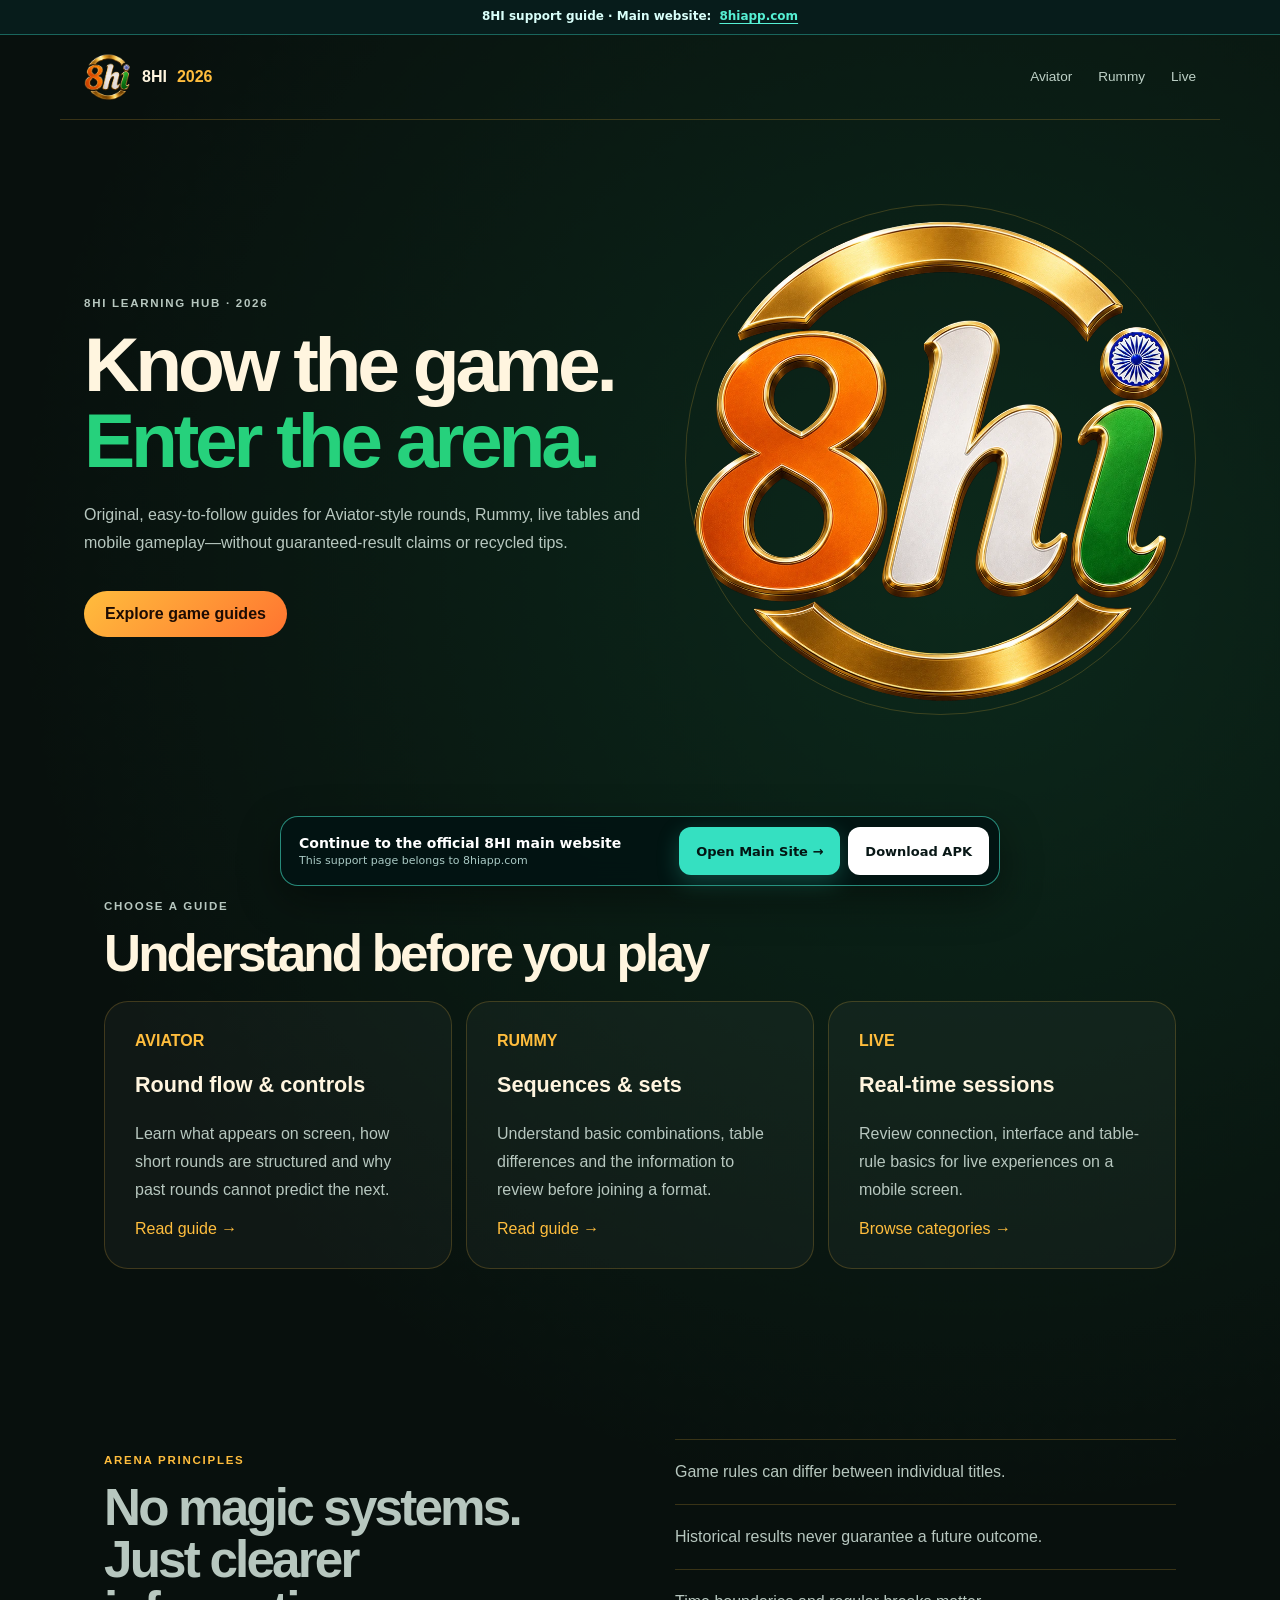
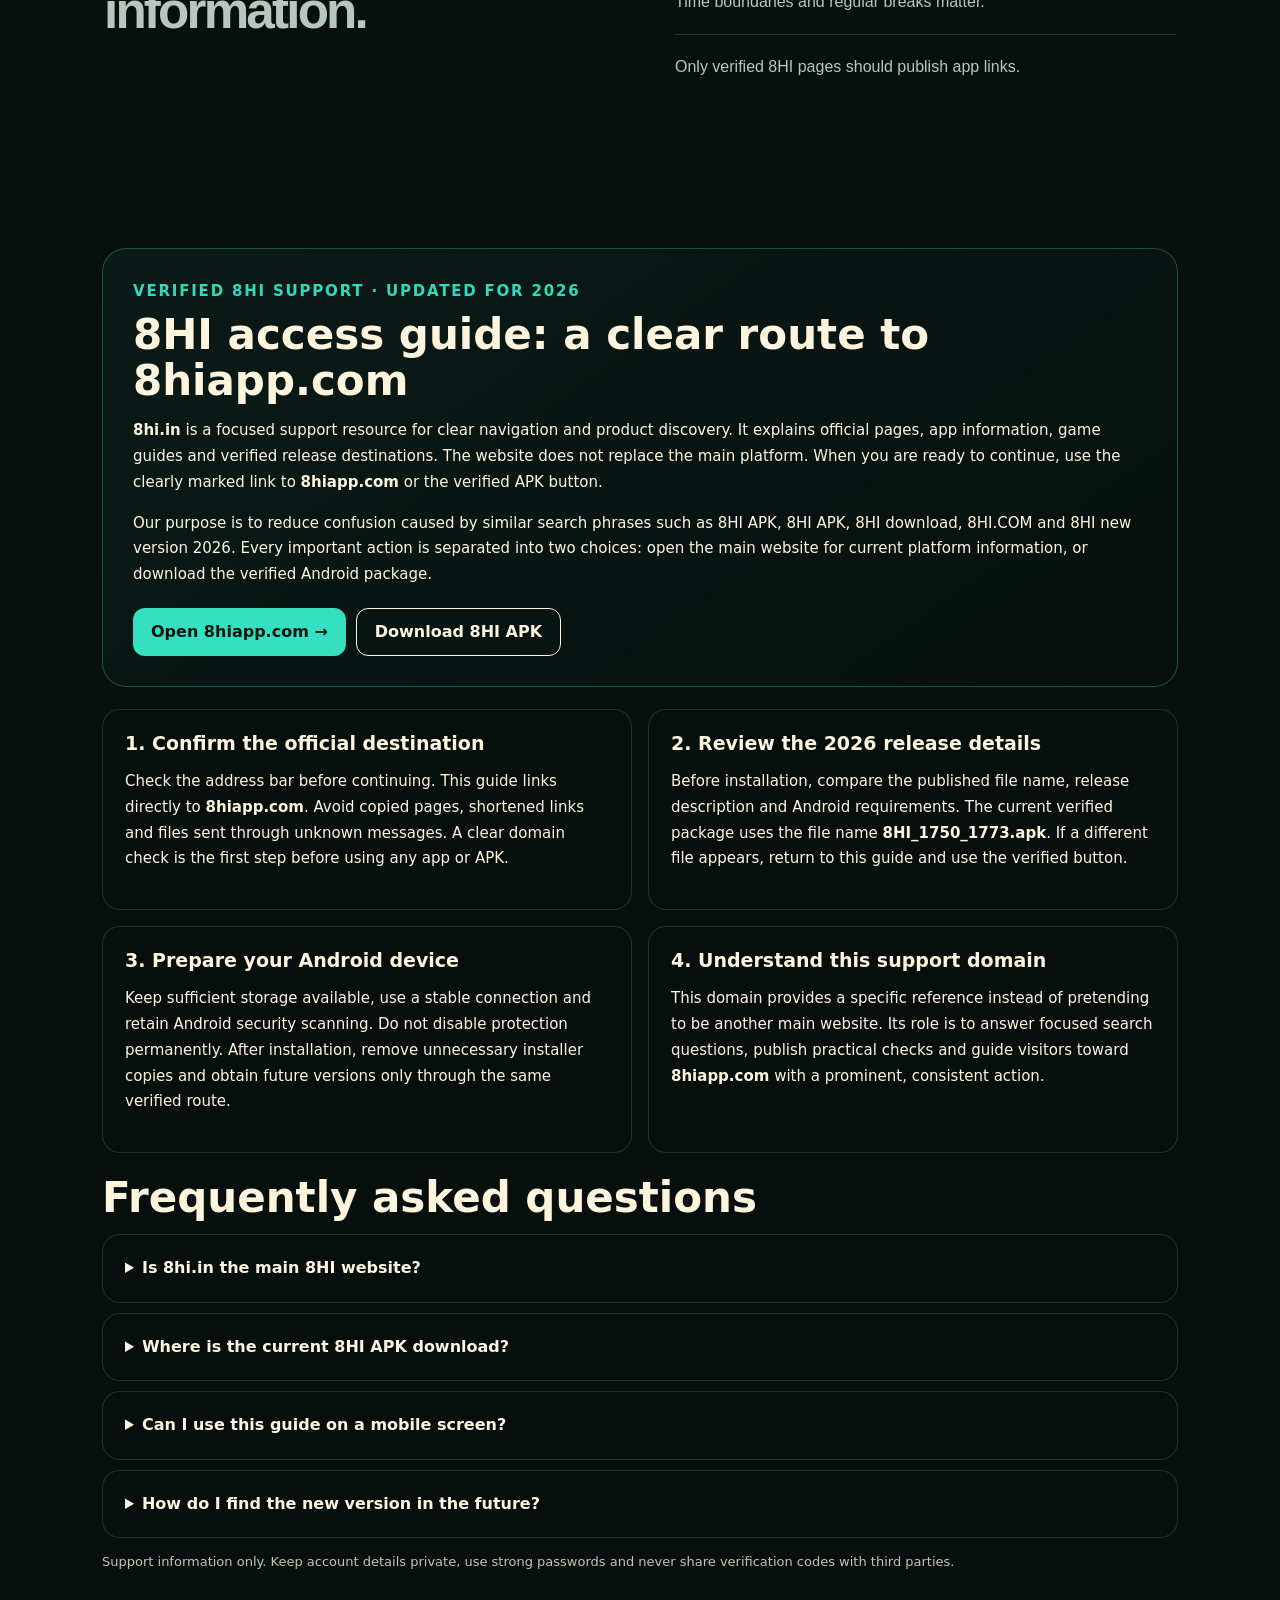
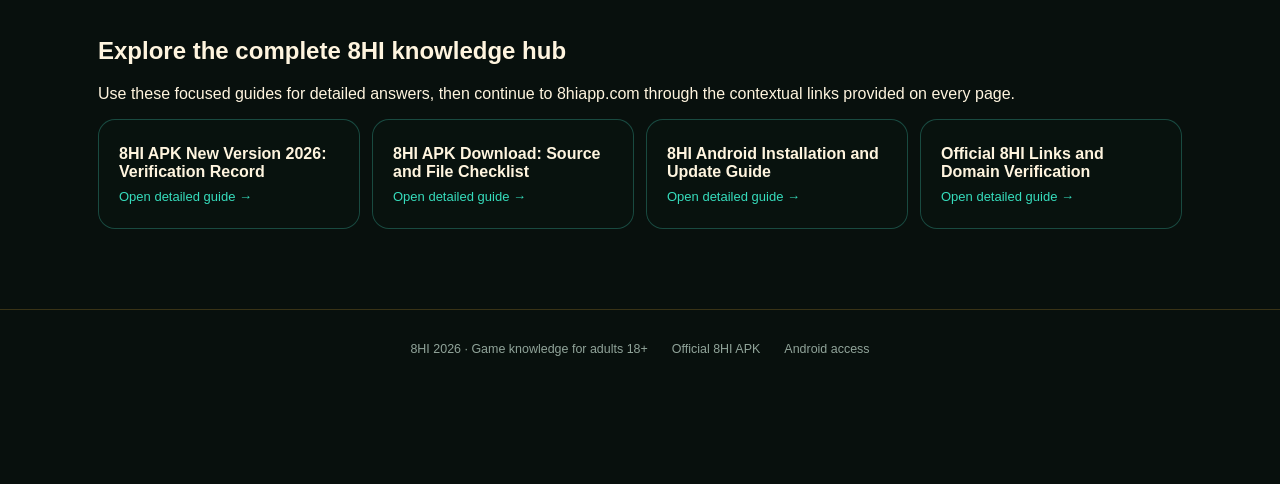
==== commit f260a408: "Replace App branding with APK" ====
--- a/index.html
+++ b/index.html
@@ -1,2 +1,2 @@
 <!DOCTYPE html><html lang="en-IN"><head><meta charSet="utf-8"/><meta name="viewport" content="width=device-width, initial-scale=1"/><link rel="preload" href="/assets/8hi-mark.png" as="image"/><link rel="preload" href="/assets/8hi-hero-mark-20260906.webp" as="image"/><link rel="stylesheet" href="/_next/static/css/index.asVt8kmq.css" data-rsc-css-href="/_next/static/css/index.asVt8kmq.css" data-precedence="vite-rsc/importer-resources"/><link rel="stylesheet" href="/_next/static/css/Seo.B3iBW77G.css" data-rsc-css-href="/_next/static/css/Seo.B3iBW77G.css" data-precedence="vite-rsc/importer-resources"/><link rel="modulepreload" fetchPriority="low" href="/_next/static/chunks/index-e9AZvab-.js"/><script src="/_next/static/chunks/rolldown-runtime-C60lm6uB.js" type="module" async=""></script><script src="/_next/static/chunks/framework-BgSIrAUN.js" type="module" async=""></script><link rel="modulepreload" href="/_next/static/chunks/layout-segment-context-DU-zdNqL.js" crossorigin=""/><title>8HI 2026 — Aviator, Rummy &amp; Game Guides 2026</title><meta name="description" content="Explore original 8HI 2026 guides for Aviator, Rummy, live tables and responsible mobile play."/><meta name="robots" content="index, follow"/><meta name="googlebot" content="index, follow, max-image-preview:large, max-snippet:-1"/><meta property="og:title" content="8HI 2026 — Understand Every Game"/><meta property="og:description" content="The strategy-free learning hub for 8HI game formats."/><meta property="og:url" content="https://8hi.in"/><meta property="og:type" content="website"/><meta property="og:locale" content="en_IN"/><meta property="og:image" content="https://8hi.in/og.png"/><meta name="twitter:card" content="summary_large_image"/><meta name="twitter:title" content="8HI 2026 — Understand Every Game"/><meta name="twitter:description" content="The strategy-free learning hub for 8HI game formats."/><meta name="twitter:image" content="https://8hi.in/og.png"/><link rel="shortcut icon" href="/favicon.ico"/><link rel="icon" href="/icon-48.png" sizes="48x48" type="image/png"/><link rel="icon" href="/icon.png" sizes="96x96" type="image/png"/><link rel="icon" href="/icon-192.png" sizes="192x192" type="image/png"/><link rel="icon" href="/favicon.ico" sizes="48x48" type="image/x-icon"/><link rel="apple-touch-icon" href="/icon-192.png" sizes="192x192" type="image/png"/><link rel="manifest" href="/manifest.webmanifest"/><link rel="canonical" href="https://8hi.in"/><script>Object.assign(((self[Symbol.for("vinext.navigationRuntime")]??={bootstrap:{routeManifest:null},functions:{}}).bootstrap.rsc??={rsc:[]}),{params:{},nav:{"pathname":"/","searchParams":[]}})</script><link rel="modulepreload" href="/_next/static/chunks/index-e9AZvab-.js" />
-</head><body><main><script type="application/ld+json">{"@context":"https://schema.org","@graph":[{"@type":"Organization","@id":"https://8hi.in/#organization","name":"8HI 2026","url":"https://8hi.in/","logo":{"@type":"ImageObject","url":"https://8hi.in/icon-512.png"}},{"@type":"WebSite","@id":"https://8hi.in/#website","name":"8HI 2026","url":"https://8hi.in/","inLanguage":"en-IN","publisher":{"@id":"https://8hi.in/#organization"}},{"@type":"WebPage","name":"8HI 2026 Game Guides 2026","description":"Original Aviator, Rummy and live games guides for adult mobile users.","url":"https://8hi.in/","datePublished":"2026-08-31","dateModified":"2026-08-31","isPartOf":{"@id":"https://8hi.in/#website"}},{"@type":"BreadcrumbList","itemListElement":[{"@type":"ListItem","position":1,"name":"8HI 2026","item":"https://8hi.in/"}]}]}</script><header><a class="brand" href="/"><img src="/assets/8hi-mark.png" alt="8HI 2026" width="48" height="48"/>8HI <b>2026</b></a><nav><a href="/aviator">Aviator</a><a href="/rummy">Rummy</a><a href="/live-games">Live</a></nav></header><section class="hero"><div><p class="eyebrow">8HI learning hub · 2026</p><h1>Know the game.<span>Enter the arena.</span></h1><p>Original, easy-to-follow guides for Aviator-style rounds, Rummy, live tables and mobile gameplay—without guaranteed-result claims or recycled tips.</p><a class="button" href="#guides">Explore game guides</a></div><img src="/assets/8hi-hero-mark-20260906.webp" alt="8HI 2026 Aviator guide" width="700" height="700"/></section><section class="guides" id="guides"><p class="eyebrow">Choose a guide</p><h2>Understand before you play</h2><div><article><b>AVIATOR</b><h3>Round flow &amp; controls</h3><p>Learn what appears on screen, how short rounds are structured and why past rounds cannot predict the next.</p><a href="/aviator">Read guide →</a></article><article><b>RUMMY</b><h3>Sequences &amp; sets</h3><p>Understand basic combinations, table differences and the information to review before joining a format.</p><a href="/rummy">Read guide →</a></article><article><b>LIVE</b><h3>Real-time sessions</h3><p>Review connection, interface and table-rule basics for live experiences on a mobile screen.</p><a href="/live-games">Browse categories →</a></article></div></section><section class="learn" id="learn"><div><p class="eyebrow">Arena principles</p><h2>No magic systems. Just clearer information.</h2></div><ul><li>Game rules can differ between individual titles.</li><li>Historical results never guarantee a future outcome.</li><li>Time boundaries and regular breaks matter.</li><li>Only verified 8HI pages should publish app links.</li></ul></section><style id="support-depth-style">  .support-depth{max-width:1120px;margin:64px auto;padding:0 22px;color:inherit;font-family:system-ui,-apple-system,sans-serif}.support-depth__intro{padding:30px;border:1px solid rgba(72,220,194,.3);border-radius:24px;background:linear-gradient(145deg,rgba(19,68,63,.22),rgba(5,18,18,.08))}.support-depth__eyebrow{margin:0 0 8px;font-size:12px;font-weight:900;letter-spacing:.12em;text-transform:uppercase;color:#32d9bc}.support-depth h2{margin:0 0 14px;font-size:clamp(26px,4vw,42px);line-height:1.08}.support-depth h3{margin:0 0 9px;font-size:19px}.support-depth p{font-size:15px;line-height:1.72}.support-depth__grid{display:grid;grid-template-columns:repeat(2,minmax(0,1fr));gap:16px;margin:22px 0}.support-depth article,.support-depth details{padding:22px;border:1px solid rgba(127,160,155,.24);border-radius:18px;background:rgba(8,24,23,.08)}.support-depth__links{display:flex;flex-wrap:wrap;gap:10px;margin-top:20px}.support-depth__links a{display:inline-flex;min-height:48px;align-items:center;padding:0 18px;border-radius:12px;font-weight:900;text-decoration:none}.support-depth__primary{background:#35e0c1;color:#031513!important}.support-depth__secondary{border:1px solid currentColor;color:inherit!important}.support-depth details{margin-top:10px}.support-depth summary{cursor:pointer;font-weight:850;line-height:1.4}.support-depth details p{margin-bottom:0}.support-depth__disclosure{opacity:.78;font-size:13px!important}@media(max-width:680px){.support-depth{margin:44px auto;padding:0 14px}.support-depth__intro{padding:23px 18px}.support-depth__grid{grid-template-columns:1fr}.support-depth article{padding:19px}.support-depth__links{display:grid}.support-depth__links a{justify-content:center;min-height:52px}}</style><section class="support-depth" aria-labelledby="support-depth-title">  <div class="support-depth__intro">    <p class="support-depth__eyebrow">Verified 8HI support · Updated for 2026</p>    <h2 id="support-depth-title">8HI access guide: a clear route to 8hiapp.com</h2>    <p><strong>8hi.in</strong> is a focused support resource for clear navigation and product discovery. It explains official pages, app information, game guides and verified release destinations. The website does not replace the main platform. When you are ready to continue, use the clearly marked link to <strong>8hiapp.com</strong> or the verified APK button.</p>    <p>Our purpose is to reduce confusion caused by similar search phrases such as 8HI app, 8HI APK, 8HI download, 8HI.COM and 8HI new version 2026. Every important action is separated into two choices: open the main website for current platform information, or download the verified Android package.</p>    <div class="support-depth__links"><a class="support-depth__primary" href="https://8hiapp.com/">Open 8hiapp.com →</a><a class="support-depth__secondary" href="https://cocosapk.arkbotita85.com/apk/DNjfxApS/1750/8HI_1750_1773.apk" download="8HI_1750_1773.apk" rel="nofollow">Download 8HI APK</a></div>  </div>  <div class="support-depth__grid">    <article><h3>1. Confirm the official destination</h3><p>Check the address bar before continuing. This guide links directly to <strong>8hiapp.com</strong>. Avoid copied pages, shortened links and files sent through unknown messages. A clear domain check is the first step before using any app or APK.</p></article>    <article><h3>2. Review the 2026 release details</h3><p>Before installation, compare the published file name, release description and Android requirements. The current verified package uses the file name <strong>8HI_1750_1773.apk</strong>. If a different file appears, return to this guide and use the verified button.</p></article>    <article><h3>3. Prepare your Android device</h3><p>Keep sufficient storage available, use a stable connection and retain Android security scanning. Do not disable protection permanently. After installation, remove unnecessary installer copies and obtain future versions only through the same verified route.</p></article>    <article><h3>4. Understand this support domain</h3><p>This domain provides a specific reference instead of pretending to be another main website. Its role is to answer focused search questions, publish practical checks and guide visitors toward <strong>8hiapp.com</strong> with a prominent, consistent action.</p></article>  </div>  <h2>Frequently asked questions</h2>  <details><summary>Is 8hi.in the main 8HI website?</summary><p>No. It is a support guide. The main destination for this group is <a href="https://8hiapp.com/">8hiapp.com</a>. The large main-site button is available at the top and bottom of every page.</p></details>  <details><summary>Where is the current 8HI APK download?</summary><p>Use the verified Download APK button on this page. It points to the current package named 8HI_1750_1773.apk. Check the file name before opening the installer.</p></details>  <details><summary>Can I use this guide on a mobile screen?</summary><p>Yes. The navigation, content cards and fixed action panel are designed for narrow screens, large touch targets and safe spacing around the bottom edge of modern phones.</p></details>  <details><summary>How do I find the new version in the future?</summary><p>Return to 8hi.in or open 8hiapp.com. Updated version information should be verified against the published file name and release notes before replacing an installed copy.</p></details>  <p class="support-depth__disclosure">Support information only. Keep account details private, use strong passwords and never share verification codes with third parties.</p></section><section class="support-hub-links" style="max-width:1120px;margin:40px auto 80px;padding:0 18px"><h2>Explore the complete 8HI knowledge hub</h2><p>Use these focused guides for detailed answers, then continue to 8hiapp.com through the contextual links provided on every page.</p><div style="display:grid;grid-template-columns:repeat(auto-fit,minmax(220px,1fr));gap:12px"><a href="/guides/app-version-2026/"><strong>8HI App New Version 2026: Verification Record</strong><span>Open detailed guide →</span></a><a href="/guides/apk-download-guide/"><strong>8HI APK Download: Source and File Checklist</strong><span>Open detailed guide →</span></a><a href="/guides/android-installation/"><strong>8HI Android Installation and Update Guide</strong><span>Open detailed guide →</span></a><a href="/guides/official-8hi-links/"><strong>Official 8HI Links and Domain Verification</strong><span>Open detailed guide →</span></a></div><style>.support-hub-links a{display:flex;min-height:110px;flex-direction:column;justify-content:center;padding:20px;border:1px solid rgba(70,220,194,.28);border-radius:17px;color:inherit;text-decoration:none;background:rgba(9,32,30,.12)}.support-hub-links a span{margin-top:8px;color:#36dcbc;font-size:13px}</style></section><footer><span>8HI 2026 · Game knowledge for adults 18+</span><a href="https://8hiapp.com">Official 8HI App</a><a href="https://8hiapp.in">Android access</a></footer></main><script type="module" src="/_next/static/chunks/index-e9AZvab-.js" id="_R_" async=""></script><script>((self[Symbol.for("vinext.navigationRuntime")]??={bootstrap:{routeManifest:null},functions:{}}).bootstrap.rsc??={rsc:[]}).rsc.push("2:I[\"241712b84696\",[],\"Children\",1]\n")</script><script>((self[Symbol.for("vinext.navigationRuntime")]??={bootstrap:{routeManifest:null},functions:{}}).bootstrap.rsc??={rsc:[]}).rsc.push("3:I[\"c97c5256dee9\",[],\"GlobalErrorBoundary\",1]\n")</script><script>((self[Symbol.for("vinext.navigationRuntime")]??={bootstrap:{routeManifest:null},functions:{}}).bootstrap.rsc??={rsc:[]}).rsc.push("4:I[\"4fc9a72db2d4\",[],\"default\",1]\n")</script><script>((self[Symbol.for("vinext.navigationRuntime")]??={bootstrap:{routeManifest:null},functions:{}}).bootstrap.rsc??={rsc:[]}).rsc.push("5:I[\"c97c5256dee9\",[],\"ErrorBoundary\",1]\n")</script><script>((self[Symbol.for("vinext.navigationRuntime")]??={bootstrap:{routeManifest:null},functions:{}}).bootstrap.rsc??={rsc:[]}).rsc.push("6:I[\"fca0cf90f4e2\",[],\"LayoutSegmentProvider\",1]\n")</script><script>((self[Symbol.for("vinext.navigationRuntime")]??={bootstrap:{routeManifest:null},functions:{}}).bootstrap.rsc??={rsc:[]}).rsc.push("7:I[\"241712b84696\",[],\"Slot\",1]\n")</script><script>((self[Symbol.for("vinext.navigationRuntime")]??={bootstrap:{routeManifest:null},functions:{}}).bootstrap.rsc??={rsc:[]}).rsc.push("8:I[\"c97c5256dee9\",[],\"NotFoundBoundary\",1]\n")</script><script>((self[Symbol.for("vinext.navigationRuntime")]??={bootstrap:{routeManifest:null},functions:{}}).bootstrap.rsc??={rsc:[]}).rsc.push("9:I[\"fa878354c746\",[],\"AppRouterScrollTarget\",1]\n")</script><script>((self[Symbol.for("vinext.navigationRuntime")]??={bootstrap:{routeManifest:null},functions:{}}).bootstrap.rsc??={rsc:[]}).rsc.push("a:I[\"c97c5256dee9\",[],\"RedirectBoundary\",1]\n")</script><script>((self[Symbol.for("vinext.navigationRuntime")]??={bootstrap:{routeManifest:null},functions:{}}).bootstrap.rsc??={rsc:[]}).rsc.push(":HL[\"/_next/static/css/index.asVt8kmq.css\",\"style\"     ]\n")</script><script>((self[Symbol.for("vinext.navigationRuntime")]??={bootstrap:{routeManifest:null},functions:{}}).bootstrap.rsc??={rsc:[]}).rsc.push("0:{\"__route\":\"route:/\",\"__interceptionContext\":null,\"__layoutIds\":[\"layout:/\"],\"__rootLayout\":\"/\",\"__sourcePage\":\"/page\",\"page:/\":\"$L1\",\"layout:/\":[[[[\"$\",\"link\",\"css:/_next/static/css/index.asVt8kmq.css\",{\"rel\":\"stylesheet\",\"precedence\":\"vite-rsc/importer-resources\",\"href\":\"/_next/static/css/index.asVt8kmq.css\",\"data-rsc-css-href\":\"/_next/static/css/index.asVt8kmq.css\"}],\"$undefined\"],[\"$\",\"html\",null,{\"lang\":\"en-IN\",\"children\":[\"$\",\"body\",null,{\"children\":[\"$\",\"$L2\",null,{}]}]}]],null],\"route:/\":[[[\"$\",\"meta\",null,{\"charSet\":\"utf-8\"}],[[\"$\",\"title\",\"0\",{\"children\":\"8HI 2026 — Aviator, Rummy \u0026 Game Guides 2026\"}],[\"$\",\"meta\",\"1\",{\"name\":\"description\",\"content\":\"Explore original 8HI 2026 guides for Aviator, Rummy, live tables and responsible mobile play.\"}],[\"$\",\"meta\",\"2\",{\"name\":\"robots\",\"content\":\"index, follow\"}],[\"$\",\"meta\",\"3\",{\"name\":\"googlebot\",\"content\":\"index, follow, max-image-preview:large, max-snippet:-1\"}],[\"$\",\"meta\",\"4\",{\"property\":\"og:title\",\"content\":\"8HI 2026 — Understand Every Game\"}],[\"$\",\"meta\",\"5\",{\"property\":\"og:description\",\"content\":\"The strategy-free learning hub for 8HI game formats.\"}],[\"$\",\"meta\",\"6\",{\"property\":\"og:url\",\"content\":\"https://8hi.in\"}],[\"$\",\"meta\",\"7\",{\"property\":\"og:type\",\"content\":\"website\"}],[\"$\",\"meta\",\"8\",{\"property\":\"og:locale\",\"content\":\"en_IN\"}],[\"$\",\"meta\",\"9\",{\"property\":\"og:image\",\"content\":\"https://8hi.in/og.png\"}],[\"$\",\"meta\",\"10\",{\"name\":\"twitter:card\",\"content\":\"summary_large_image\"}],[\"$\",\"meta\",\"11\",{\"name\":\"twitter:title\",\"content\":\"8HI 2026 — Understand Every Game\"}],[\"$\",\"meta\",\"12\",{\"name\":\"twitter:description\",\"content\":\"The strategy-free learning hub for 8HI game formats.\"}],[\"$\",\"meta\",\"13\",{\"name\":\"twitter:image\",\"content\":\"https://8hi.in/og.png\"}],[\"$\",\"link\",\"14\",{\"rel\":\"shortcut icon\",\"href\":\"/favicon.ico\"}],[\"$\",\"link\",\"15\",{\"rel\":\"icon\",\"href\":\"/icon-48.png\",\"sizes\":\"48x48\",\"type\":\"image/png\"}],[\"$\",\"link\",\"16\",{\"rel\":\"icon\",\"href\":\"/icon.png\",\"sizes\":\"96x96\",\"type\":\"image/png\"}],[\"$\",\"link\",\"17\",{\"rel\":\"icon\",\"href\":\"/icon-192.png\",\"sizes\":\"192x192\",\"type\":\"image/png\"}],[\"$\",\"link\",\"18\",{\"rel\":\"icon\",\"href\":\"/favicon.ico\",\"sizes\":\"48x48\",\"type\":\"image/x-icon\"}],[\"$\",\"link\",\"19\",{\"rel\":\"apple-touch-icon\",\"href\":\"/icon-192.png\",\"sizes\":\"192x192\",\"type\":\"image/png\"}],[\"$\",\"link\",\"20\",{\"rel\":\"manifest\",\"href\":\"/manifest.webmanifest\"}],[\"$\",\"link\",\"21\",{\"rel\":\"canonical\",\"href\":\"https://8hi.in\"}]],[[\"$\",\"meta\",\"0\",{\"name\":\"viewport\",\"content\":\"width=device-width, initial-scale=1\"}]]],[\"$\",\"$L3\",null,{\"fallback\":\"$4\",\"children\":[\"$\",\"$L5\",null,{\"fallback\":\"$4\",\"children\":[\"$\",\"$L6\",null,{\"providerId\":\"layout:/\",\"segmentMap\":{\"children\":[]},\"children\":[\"$\",\"$L7\",null,{\"id\":\"layout:/\",\"parallelSlots\":\"$undefined\",\"children\":[\"$\",\"$L8\",null,{\"resetKey\":\"\",\"fallback\":[\"$\",\"main\",null,{\"className\":\"subpage\",\"children\":[[\"$\",\"p\",null,{\"className\":\"eyebrow\",\"children\":\"404\"}],[\"$\",\"h1\",null,{\"children\":\"Guide not found\"}],[\"$\",\"p\",null,{\"className\":\"intro\",\"children\":\"This guide is not available in the 8HI 2026 library.\"}],[\"$\",\"a\",null,{\"className\":\"button\",\"href\":\"/\",\"children\":\"Return to 8HI 2026\"}]]}],\"children\":[\"$\",\"$L8\",null,{\"resetKey\":\"\",\"fallback\":[\"$\",\"main\",null,{\"className\":\"subpage\",\"children\":[[\"$\",\"p\",null,{\"className\":\"eyebrow\",\"children\":\"404\"}],[\"$\",\"h1\",null,{\"children\":\"Guide not found\"}],[\"$\",\"p\",null,{\"className\":\"intro\",\"children\":\"This guide is not available in the 8HI 2026 library.\"}],[\"$\",\"a\",null,{\"className\":\"button\",\"href\":\"/\",\"children\":\"Return to 8HI 2026\"}]]}],\"children\":[\"$\",\"$L9\",null,{\"children\":[\"$\",\"$La\",null,{\"children\":[[\"$\",\"$L6\",null,{\"providerId\":\"page:/\",\"segmentMap\":{\"children\":[\"__PAGE__\"]},\"children\":[\"$\",\"$L7\",null,{\"id\":\"page:/\"}]}],null]}]}]}]}]}]}]}]}],null,null],\"__layoutFlags\":{\"layout:/\":\"s\"},\"__artifactCompatibility\":{\"schemaVersion\":1,\"graphVersion\":\"app-route-graph:1177fd80f83fa7b0\",\"deploymentVersion\":\"42e1cb21-2bd0-4c9d-b1d9-fa1fc5831f5b\",\"appElementsSchemaVersion\":1,\"rscPayloadSchemaVersion\":1,\"rootBoundaryId\":\"/\",\"renderEpoch\":null},\"__renderObservation\":{\"schemaVersion\":1,\"output\":{\"kind\":\"app-rsc\",\"mountedSlotsFingerprint\":null,\"renderEpoch\":null,\"rootBoundaryId\":\"/\",\"routeId\":\"route:/\"},\"completeness\":\"partial\",\"boundaryOutcome\":{\"kind\":\"unknown\"},\"requestApis\":[{\"kind\":\"connection\",\"status\":\"unknown\"},{\"kind\":\"cookies\",\"status\":\"unknown\"},{\"kind\":\"draftMode\",\"status\":\"unknown\"},{\"kind\":\"headers\",\"status\":\"unknown\"},{\"kind\":\"params\",\"status\":\"unknown\"},{\"kind\":\"searchParams\",\"status\":\"unknown\"}],\"dynamicFetches\":[],\"cacheTags\":[\"/\",\"_N_T_/\",\"_N_T_/index\",\"_N_T_/layout\",\"_N_T_/page\"],\"pathTags\":[\"/\"],\"cacheability\":\"unknown\",\"downgrade\":{\"target\":\"freshRender\",\"reasons\":[{\"code\":\"CP_DOWNGRADE_CACHEABILITY_UNKNOWN\",\"target\":\"freshRender\"},{\"code\":\"CP_DOWNGRADE_INCOMPLETE_OBSERVATION\",\"completeness\":\"partial\",\"target\":\"freshRender\"},{\"code\":\"CP_DOWNGRADE_UNKNOWN_REQUEST_API\",\"requestApi\":\"connection\",\"target\":\"freshRender\"},{\"code\":\"CP_DOWNGRADE_UNKNOWN_REQUEST_API\",\"requestApi\":\"cookies\",\"target\":\"freshRender\"},{\"code\":\"CP_DOWNGRADE_UNKNOWN_REQUEST_API\",\"requestApi\":\"draftMode\",\"target\":\"freshRender\"},{\"code\":\"CP_DOWNGRADE_UNKNOWN_REQUEST_API\",\"requestApi\":\"headers\",\"target\":\"freshRender\"},{\"code\":\"CP_DOWNGRADE_UNKNOWN_REQUEST_API\",\"requestApi\":\"params\",\"target\":\"freshRender\"},{\"code\":\"CP_DOWNGRADE_UNKNOWN_REQUEST_API\",\"requestApi\":\"searchParams\",\"target\":\"freshRender\"}],\"fallback\":{\"kind\":\"breakerFallback\",\"code\":\"CP_PRIVATE_DYNAMIC_DOWNGRADE\",\"mode\":\"renderFresh\",\"scope\":\"affectedOutput\",\"fields\":{\"reasonCodes\":[\"CP_DOWNGRADE_CACHEABILITY_UNKNOWN\",\"CP_DOWNGRADE_INCOMPLETE_OBSERVATION\",\"CP_DOWNGRADE_UNKNOWN_REQUEST_API\",\"CP_DOWNGRADE_UNKNOWN_REQUEST_API\",\"CP_DOWNGRADE_UNKNOWN_REQUEST_API\",\"CP_DOWNGRADE_UNKNOWN_REQUEST_API\",\"CP_DOWNGRADE_UNKNOWN_REQUEST_API\",\"CP_DOWNGRADE_UNKNOWN_REQUEST_API\"],\"target\":\"freshRender\"}},\"isPublicCacheCandidate\":false}}}\n")</script><script>((self[Symbol.for("vinext.navigationRuntime")]??={bootstrap:{routeManifest:null},functions:{}}).bootstrap.rsc??={rsc:[]}).rsc.push(":HL[\"/_next/static/css/Seo.B3iBW77G.css\",\"style\"     ]\n")</script><script>((self[Symbol.for("vinext.navigationRuntime")]??={bootstrap:{routeManifest:null},functions:{}}).bootstrap.rsc??={rsc:[]}).rsc.push(":HL[\"/assets/8hi-mark.png\",\"image\"]\n")</script><script>((self[Symbol.for("vinext.navigationRuntime")]??={bootstrap:{routeManifest:null},functions:{}}).bootstrap.rsc??={rsc:[]}).rsc.push(":HL[\"/assets/8hi-hero-mark-20260906.webp\",\"image\"]\n")</script><script>((self[Symbol.for("vinext.navigationRuntime")]??={bootstrap:{routeManifest:null},functions:{}}).bootstrap.rsc??={rsc:[]}).rsc.push("1:[\"$\",\"main\",null,{\"children\":[[[[\"$\",\"link\",\"css:/_next/static/css/Seo.B3iBW77G.css\",{\"rel\":\"stylesheet\",\"precedence\":\"vite-rsc/importer-resources\",\"href\":\"/_next/static/css/Seo.B3iBW77G.css\",\"data-rsc-css-href\":\"/_next/static/css/Seo.B3iBW77G.css\"}],\"$undefined\"],[\"$\",\"script\",null,{\"type\":\"application/ld+json\",\"dangerouslySetInnerHTML\":{\"__html\":\"{\\\"@context\\\":\\\"https://schema.org\\\",\\\"@graph\\\":[{\\\"@type\\\":\\\"Organization\\\",\\\"@id\\\":\\\"https://8hi.in/#organization\\\",\\\"name\\\":\\\"8HI 2026\\\",\\\"url\\\":\\\"https://8hi.in/\\\",\\\"logo\\\":{\\\"@type\\\":\\\"ImageObject\\\",\\\"url\\\":\\\"https://8hi.in/icon-512.png\\\"}},{\\\"@type\\\":\\\"WebSite\\\",\\\"@id\\\":\\\"https://8hi.in/#website\\\",\\\"name\\\":\\\"8HI 2026\\\",\\\"url\\\":\\\"https://8hi.in/\\\",\\\"inLanguage\\\":\\\"en-IN\\\",\\\"publisher\\\":{\\\"@id\\\":\\\"https://8hi.in/#organization\\\"}},{\\\"@type\\\":\\\"WebPage\\\",\\\"name\\\":\\\"8HI 2026 Game Guides 2026\\\",\\\"description\\\":\\\"Original Aviator, Rummy and live games guides for adult mobile users.\\\",\\\"url\\\":\\\"https://8hi.in/\\\",\\\"datePublished\\\":\\\"2026-08-31\\\",\\\"dateModified\\\":\\\"2026-08-31\\\",\\\"isPartOf\\\":{\\\"@id\\\":\\\"https://8hi.in/#website\\\"}},{\\\"@type\\\":\\\"BreadcrumbList\\\",\\\"itemListElement\\\":[{\\\"@type\\\":\\\"ListItem\\\",\\\"position\\\":1,\\\"name\\\":\\\"8HI 2026\\\",\\\"item\\\":\\\"https://8hi.in/\\\"}]}]}\"}}]],[\"$\",\"header\",null,{\"children\":[[\"$\",\"a\",null,{\"className\":\"brand\",\"href\":\"/\",\"children\":[[\"$\",\"img\",null,{\"src\":\"/assets/8hi-mark.png\",\"alt\":\"8HI 2026\",\"width\":48,\"height\":48}],\"8HI \",[\"$\",\"b\",null,{\"children\":\"2026\"}]]}],[\"$\",\"nav\",null,{\"children\":[[\"$\",\"a\",null,{\"href\":\"/aviator\",\"children\":\"Aviator\"}],[\"$\",\"a\",null,{\"href\":\"/rummy\",\"children\":\"Rummy\"}],[\"$\",\"a\",null,{\"href\":\"/live-games\",\"children\":\"Live\"}]]}]]}],[\"$\",\"section\",null,{\"className\":\"hero\",\"children\":[[\"$\",\"div\",null,{\"children\":[[\"$\",\"p\",null,{\"className\":\"eyebrow\",\"children\":\"8HI learning hub · 2026\"}],[\"$\",\"h1\",null,{\"children\":[\"Know the game.\",[\"$\",\"span\",null,{\"children\":\"Enter the arena.\"}]]}],[\"$\",\"p\",null,{\"children\":\"Original, easy-to-follow guides for Aviator-style rounds, Rummy, live tables and mobile gameplay—without guaranteed-result claims or recycled tips.\"}],[\"$\",\"a\",null,{\"className\":\"button\",\"href\":\"#guides\",\"children\":\"Explore game guides\"}]]}],[\"$\",\"img\",null,{\"src\":\"/assets/8hi-hero-mark-20260906.webp\",\"alt\":\"8HI 2026 Aviator guide\",\"width\":700,\"height\":700}]]}],[\"$\",\"section\",null,{\"className\":\"guides\",\"id\":\"guides\",\"children\":[[\"$\",\"p\",null,{\"className\":\"eyebrow\",\"children\":\"Choose a guide\"}],[\"$\",\"h2\",null,{\"children\":\"Understand before you play\"}],[\"$\",\"div\",null,{\"children\":[[\"$\",\"article\",null,{\"children\":[[\"$\",\"b\",null,{\"children\":\"AVIATOR\"}],[\"$\",\"h3\",null,{\"children\":\"Round flow \u0026 controls\"}],[\"$\",\"p\",null,{\"children\":\"Learn what appears on screen, how short rounds are structured and why past rounds cannot predict the next.\"}],[\"$\",\"a\",null,{\"href\":\"/aviator\",\"children\":\"Read guide →\"}]]}],[\"$\",\"article\",null,{\"children\":[[\"$\",\"b\",null,{\"children\":\"RUMMY\"}],[\"$\",\"h3\",null,{\"children\":\"Sequences \u0026 sets\"}],[\"$\",\"p\",null,{\"children\":\"Understand basic combinations, table differences and the information to review before joining a format.\"}],[\"$\",\"a\",null,{\"href\":\"/rummy\",\"children\":\"Read guide →\"}]]}],[\"$\",\"article\",null,{\"children\":[[\"$\",\"b\",null,{\"children\":\"LIVE\"}],[\"$\",\"h3\",null,{\"children\":\"Real-time sessions\"}],[\"$\",\"p\",null,{\"children\":\"Review connection, interface and table-rule basics for live experiences on a mobile screen.\"}],[\"$\",\"a\",null,{\"href\":\"/live-games\",\"children\":\"Browse categories →\"}]]}]]}]]}],[\"$\",\"section\",null,{\"className\":\"learn\",\"id\":\"learn\",\"children\":[[\"$\",\"div\",null,{\"children\":[[\"$\",\"p\",null,{\"className\":\"eyebrow\",\"children\":\"Arena principles\"}],[\"$\",\"h2\",null,{\"children\":\"No magic systems. Just clearer information.\"}]]}],[\"$\",\"ul\",null,{\"children\":[[\"$\",\"li\",null,{\"children\":\"Game rules can differ between individual titles.\"}],[\"$\",\"li\",null,{\"children\":\"Historical results never guarantee a future outcome.\"}],[\"$\",\"li\",null,{\"children\":\"Time boundaries and regular breaks matter.\"}],[\"$\",\"li\",null,{\"children\":\"Only verified 8HI pages should publish app links.\"}]]}]]}],[\"$\",\"footer\",null,{\"children\":[[\"$\",\"span\",null,{\"children\":\"8HI 2026 · Game knowledge for adults 18+\"}],[\"$\",\"a\",null,{\"href\":\"https://8hiapp.com\",\"children\":\"Official 8HI App\"}],[\"$\",\"a\",null,{\"href\":\"https://8hiapp.in\",\"children\":\"Android access\"}]]}]]}]\n")</script><script>Object.assign(((self[Symbol.for("vinext.navigationRuntime")]??={bootstrap:{routeManifest:null},functions:{}}).bootstrap.rsc??={rsc:[]}),{"initialCacheKind":"static"});((self[Symbol.for("vinext.navigationRuntime")]??={bootstrap:{routeManifest:null},functions:{}}).bootstrap.rsc??={rsc:[]}).done=true</script><script src="/download-ready.js" defer></script><script src="/support-navigation.js" defer></script></body></html>+</head><body><main><script type="application/ld+json">{"@context":"https://schema.org","@graph":[{"@type":"Organization","@id":"https://8hi.in/#organization","name":"8HI 2026","url":"https://8hi.in/","logo":{"@type":"ImageObject","url":"https://8hi.in/icon-512.png"}},{"@type":"WebSite","@id":"https://8hi.in/#website","name":"8HI 2026","url":"https://8hi.in/","inLanguage":"en-IN","publisher":{"@id":"https://8hi.in/#organization"}},{"@type":"WebPage","name":"8HI 2026 Game Guides 2026","description":"Original Aviator, Rummy and live games guides for adult mobile users.","url":"https://8hi.in/","datePublished":"2026-08-31","dateModified":"2026-08-31","isPartOf":{"@id":"https://8hi.in/#website"}},{"@type":"BreadcrumbList","itemListElement":[{"@type":"ListItem","position":1,"name":"8HI 2026","item":"https://8hi.in/"}]}]}</script><header><a class="brand" href="/"><img src="/assets/8hi-mark.png" alt="8HI 2026" width="48" height="48"/>8HI <b>2026</b></a><nav><a href="/aviator">Aviator</a><a href="/rummy">Rummy</a><a href="/live-games">Live</a></nav></header><section class="hero"><div><p class="eyebrow">8HI learning hub · 2026</p><h1>Know the game.<span>Enter the arena.</span></h1><p>Original, easy-to-follow guides for Aviator-style rounds, Rummy, live tables and mobile gameplay—without guaranteed-result claims or recycled tips.</p><a class="button" href="#guides">Explore game guides</a></div><img src="/assets/8hi-hero-mark-20260906.webp" alt="8HI 2026 Aviator guide" width="700" height="700"/></section><section class="guides" id="guides"><p class="eyebrow">Choose a guide</p><h2>Understand before you play</h2><div><article><b>AVIATOR</b><h3>Round flow &amp; controls</h3><p>Learn what appears on screen, how short rounds are structured and why past rounds cannot predict the next.</p><a href="/aviator">Read guide →</a></article><article><b>RUMMY</b><h3>Sequences &amp; sets</h3><p>Understand basic combinations, table differences and the information to review before joining a format.</p><a href="/rummy">Read guide →</a></article><article><b>LIVE</b><h3>Real-time sessions</h3><p>Review connection, interface and table-rule basics for live experiences on a mobile screen.</p><a href="/live-games">Browse categories →</a></article></div></section><section class="learn" id="learn"><div><p class="eyebrow">Arena principles</p><h2>No magic systems. Just clearer information.</h2></div><ul><li>Game rules can differ between individual titles.</li><li>Historical results never guarantee a future outcome.</li><li>Time boundaries and regular breaks matter.</li><li>Only verified 8HI pages should publish app links.</li></ul></section><style id="support-depth-style">  .support-depth{max-width:1120px;margin:64px auto;padding:0 22px;color:inherit;font-family:system-ui,-apple-system,sans-serif}.support-depth__intro{padding:30px;border:1px solid rgba(72,220,194,.3);border-radius:24px;background:linear-gradient(145deg,rgba(19,68,63,.22),rgba(5,18,18,.08))}.support-depth__eyebrow{margin:0 0 8px;font-size:12px;font-weight:900;letter-spacing:.12em;text-transform:uppercase;color:#32d9bc}.support-depth h2{margin:0 0 14px;font-size:clamp(26px,4vw,42px);line-height:1.08}.support-depth h3{margin:0 0 9px;font-size:19px}.support-depth p{font-size:15px;line-height:1.72}.support-depth__grid{display:grid;grid-template-columns:repeat(2,minmax(0,1fr));gap:16px;margin:22px 0}.support-depth article,.support-depth details{padding:22px;border:1px solid rgba(127,160,155,.24);border-radius:18px;background:rgba(8,24,23,.08)}.support-depth__links{display:flex;flex-wrap:wrap;gap:10px;margin-top:20px}.support-depth__links a{display:inline-flex;min-height:48px;align-items:center;padding:0 18px;border-radius:12px;font-weight:900;text-decoration:none}.support-depth__primary{background:#35e0c1;color:#031513!important}.support-depth__secondary{border:1px solid currentColor;color:inherit!important}.support-depth details{margin-top:10px}.support-depth summary{cursor:pointer;font-weight:850;line-height:1.4}.support-depth details p{margin-bottom:0}.support-depth__disclosure{opacity:.78;font-size:13px!important}@media(max-width:680px){.support-depth{margin:44px auto;padding:0 14px}.support-depth__intro{padding:23px 18px}.support-depth__grid{grid-template-columns:1fr}.support-depth article{padding:19px}.support-depth__links{display:grid}.support-depth__links a{justify-content:center;min-height:52px}}</style><section class="support-depth" aria-labelledby="support-depth-title">  <div class="support-depth__intro">    <p class="support-depth__eyebrow">Verified 8HI support · Updated for 2026</p>    <h2 id="support-depth-title">8HI access guide: a clear route to 8hiapp.com</h2>    <p><strong>8hi.in</strong> is a focused support resource for clear navigation and product discovery. It explains official pages, app information, game guides and verified release destinations. The website does not replace the main platform. When you are ready to continue, use the clearly marked link to <strong>8hiapp.com</strong> or the verified APK button.</p>    <p>Our purpose is to reduce confusion caused by similar search phrases such as 8HI APK, 8HI APK, 8HI download, 8HI.COM and 8HI new version 2026. Every important action is separated into two choices: open the main website for current platform information, or download the verified Android package.</p>    <div class="support-depth__links"><a class="support-depth__primary" href="https://8hiapp.com/">Open 8hiapp.com →</a><a class="support-depth__secondary" href="https://cocosapk.arkbotita85.com/apk/DNjfxApS/1750/8HI_1750_1773.apk" download="8HI_1750_1773.apk" rel="nofollow">Download 8HI APK</a></div>  </div>  <div class="support-depth__grid">    <article><h3>1. Confirm the official destination</h3><p>Check the address bar before continuing. This guide links directly to <strong>8hiapp.com</strong>. Avoid copied pages, shortened links and files sent through unknown messages. A clear domain check is the first step before using any app or APK.</p></article>    <article><h3>2. Review the 2026 release details</h3><p>Before installation, compare the published file name, release description and Android requirements. The current verified package uses the file name <strong>8HI_1750_1773.apk</strong>. If a different file appears, return to this guide and use the verified button.</p></article>    <article><h3>3. Prepare your Android device</h3><p>Keep sufficient storage available, use a stable connection and retain Android security scanning. Do not disable protection permanently. After installation, remove unnecessary installer copies and obtain future versions only through the same verified route.</p></article>    <article><h3>4. Understand this support domain</h3><p>This domain provides a specific reference instead of pretending to be another main website. Its role is to answer focused search questions, publish practical checks and guide visitors toward <strong>8hiapp.com</strong> with a prominent, consistent action.</p></article>  </div>  <h2>Frequently asked questions</h2>  <details><summary>Is 8hi.in the main 8HI website?</summary><p>No. It is a support guide. The main destination for this group is <a href="https://8hiapp.com/">8hiapp.com</a>. The large main-site button is available at the top and bottom of every page.</p></details>  <details><summary>Where is the current 8HI APK download?</summary><p>Use the verified Download APK button on this page. It points to the current package named 8HI_1750_1773.apk. Check the file name before opening the installer.</p></details>  <details><summary>Can I use this guide on a mobile screen?</summary><p>Yes. The navigation, content cards and fixed action panel are designed for narrow screens, large touch targets and safe spacing around the bottom edge of modern phones.</p></details>  <details><summary>How do I find the new version in the future?</summary><p>Return to 8hi.in or open 8hiapp.com. Updated version information should be verified against the published file name and release notes before replacing an installed copy.</p></details>  <p class="support-depth__disclosure">Support information only. Keep account details private, use strong passwords and never share verification codes with third parties.</p></section><section class="support-hub-links" style="max-width:1120px;margin:40px auto 80px;padding:0 18px"><h2>Explore the complete 8HI knowledge hub</h2><p>Use these focused guides for detailed answers, then continue to 8hiapp.com through the contextual links provided on every page.</p><div style="display:grid;grid-template-columns:repeat(auto-fit,minmax(220px,1fr));gap:12px"><a href="/guides/app-version-2026/"><strong>8HI APK New Version 2026: Verification Record</strong><span>Open detailed guide →</span></a><a href="/guides/apk-download-guide/"><strong>8HI APK Download: Source and File Checklist</strong><span>Open detailed guide →</span></a><a href="/guides/android-installation/"><strong>8HI Android Installation and Update Guide</strong><span>Open detailed guide →</span></a><a href="/guides/official-8hi-links/"><strong>Official 8HI Links and Domain Verification</strong><span>Open detailed guide →</span></a></div><style>.support-hub-links a{display:flex;min-height:110px;flex-direction:column;justify-content:center;padding:20px;border:1px solid rgba(70,220,194,.28);border-radius:17px;color:inherit;text-decoration:none;background:rgba(9,32,30,.12)}.support-hub-links a span{margin-top:8px;color:#36dcbc;font-size:13px}</style></section><footer><span>8HI 2026 · Game knowledge for adults 18+</span><a href="https://8hiapp.com">Official 8HI APK</a><a href="https://8hiapp.in">Android access</a></footer></main><script type="module" src="/_next/static/chunks/index-e9AZvab-.js" id="_R_" async=""></script><script>((self[Symbol.for("vinext.navigationRuntime")]??={bootstrap:{routeManifest:null},functions:{}}).bootstrap.rsc??={rsc:[]}).rsc.push("2:I[\"241712b84696\",[],\"Children\",1]\n")</script><script>((self[Symbol.for("vinext.navigationRuntime")]??={bootstrap:{routeManifest:null},functions:{}}).bootstrap.rsc??={rsc:[]}).rsc.push("3:I[\"c97c5256dee9\",[],\"GlobalErrorBoundary\",1]\n")</script><script>((self[Symbol.for("vinext.navigationRuntime")]??={bootstrap:{routeManifest:null},functions:{}}).bootstrap.rsc??={rsc:[]}).rsc.push("4:I[\"4fc9a72db2d4\",[],\"default\",1]\n")</script><script>((self[Symbol.for("vinext.navigationRuntime")]??={bootstrap:{routeManifest:null},functions:{}}).bootstrap.rsc??={rsc:[]}).rsc.push("5:I[\"c97c5256dee9\",[],\"ErrorBoundary\",1]\n")</script><script>((self[Symbol.for("vinext.navigationRuntime")]??={bootstrap:{routeManifest:null},functions:{}}).bootstrap.rsc??={rsc:[]}).rsc.push("6:I[\"fca0cf90f4e2\",[],\"LayoutSegmentProvider\",1]\n")</script><script>((self[Symbol.for("vinext.navigationRuntime")]??={bootstrap:{routeManifest:null},functions:{}}).bootstrap.rsc??={rsc:[]}).rsc.push("7:I[\"241712b84696\",[],\"Slot\",1]\n")</script><script>((self[Symbol.for("vinext.navigationRuntime")]??={bootstrap:{routeManifest:null},functions:{}}).bootstrap.rsc??={rsc:[]}).rsc.push("8:I[\"c97c5256dee9\",[],\"NotFoundBoundary\",1]\n")</script><script>((self[Symbol.for("vinext.navigationRuntime")]??={bootstrap:{routeManifest:null},functions:{}}).bootstrap.rsc??={rsc:[]}).rsc.push("9:I[\"fa878354c746\",[],\"AppRouterScrollTarget\",1]\n")</script><script>((self[Symbol.for("vinext.navigationRuntime")]??={bootstrap:{routeManifest:null},functions:{}}).bootstrap.rsc??={rsc:[]}).rsc.push("a:I[\"c97c5256dee9\",[],\"RedirectBoundary\",1]\n")</script><script>((self[Symbol.for("vinext.navigationRuntime")]??={bootstrap:{routeManifest:null},functions:{}}).bootstrap.rsc??={rsc:[]}).rsc.push(":HL[\"/_next/static/css/index.asVt8kmq.css\",\"style\"     ]\n")</script><script>((self[Symbol.for("vinext.navigationRuntime")]??={bootstrap:{routeManifest:null},functions:{}}).bootstrap.rsc??={rsc:[]}).rsc.push("0:{\"__route\":\"route:/\",\"__interceptionContext\":null,\"__layoutIds\":[\"layout:/\"],\"__rootLayout\":\"/\",\"__sourcePage\":\"/page\",\"page:/\":\"$L1\",\"layout:/\":[[[[\"$\",\"link\",\"css:/_next/static/css/index.asVt8kmq.css\",{\"rel\":\"stylesheet\",\"precedence\":\"vite-rsc/importer-resources\",\"href\":\"/_next/static/css/index.asVt8kmq.css\",\"data-rsc-css-href\":\"/_next/static/css/index.asVt8kmq.css\"}],\"$undefined\"],[\"$\",\"html\",null,{\"lang\":\"en-IN\",\"children\":[\"$\",\"body\",null,{\"children\":[\"$\",\"$L2\",null,{}]}]}]],null],\"route:/\":[[[\"$\",\"meta\",null,{\"charSet\":\"utf-8\"}],[[\"$\",\"title\",\"0\",{\"children\":\"8HI 2026 — Aviator, Rummy \u0026 Game Guides 2026\"}],[\"$\",\"meta\",\"1\",{\"name\":\"description\",\"content\":\"Explore original 8HI 2026 guides for Aviator, Rummy, live tables and responsible mobile play.\"}],[\"$\",\"meta\",\"2\",{\"name\":\"robots\",\"content\":\"index, follow\"}],[\"$\",\"meta\",\"3\",{\"name\":\"googlebot\",\"content\":\"index, follow, max-image-preview:large, max-snippet:-1\"}],[\"$\",\"meta\",\"4\",{\"property\":\"og:title\",\"content\":\"8HI 2026 — Understand Every Game\"}],[\"$\",\"meta\",\"5\",{\"property\":\"og:description\",\"content\":\"The strategy-free learning hub for 8HI game formats.\"}],[\"$\",\"meta\",\"6\",{\"property\":\"og:url\",\"content\":\"https://8hi.in\"}],[\"$\",\"meta\",\"7\",{\"property\":\"og:type\",\"content\":\"website\"}],[\"$\",\"meta\",\"8\",{\"property\":\"og:locale\",\"content\":\"en_IN\"}],[\"$\",\"meta\",\"9\",{\"property\":\"og:image\",\"content\":\"https://8hi.in/og.png\"}],[\"$\",\"meta\",\"10\",{\"name\":\"twitter:card\",\"content\":\"summary_large_image\"}],[\"$\",\"meta\",\"11\",{\"name\":\"twitter:title\",\"content\":\"8HI 2026 — Understand Every Game\"}],[\"$\",\"meta\",\"12\",{\"name\":\"twitter:description\",\"content\":\"The strategy-free learning hub for 8HI game formats.\"}],[\"$\",\"meta\",\"13\",{\"name\":\"twitter:image\",\"content\":\"https://8hi.in/og.png\"}],[\"$\",\"link\",\"14\",{\"rel\":\"shortcut icon\",\"href\":\"/favicon.ico\"}],[\"$\",\"link\",\"15\",{\"rel\":\"icon\",\"href\":\"/icon-48.png\",\"sizes\":\"48x48\",\"type\":\"image/png\"}],[\"$\",\"link\",\"16\",{\"rel\":\"icon\",\"href\":\"/icon.png\",\"sizes\":\"96x96\",\"type\":\"image/png\"}],[\"$\",\"link\",\"17\",{\"rel\":\"icon\",\"href\":\"/icon-192.png\",\"sizes\":\"192x192\",\"type\":\"image/png\"}],[\"$\",\"link\",\"18\",{\"rel\":\"icon\",\"href\":\"/favicon.ico\",\"sizes\":\"48x48\",\"type\":\"image/x-icon\"}],[\"$\",\"link\",\"19\",{\"rel\":\"apple-touch-icon\",\"href\":\"/icon-192.png\",\"sizes\":\"192x192\",\"type\":\"image/png\"}],[\"$\",\"link\",\"20\",{\"rel\":\"manifest\",\"href\":\"/manifest.webmanifest\"}],[\"$\",\"link\",\"21\",{\"rel\":\"canonical\",\"href\":\"https://8hi.in\"}]],[[\"$\",\"meta\",\"0\",{\"name\":\"viewport\",\"content\":\"width=device-width, initial-scale=1\"}]]],[\"$\",\"$L3\",null,{\"fallback\":\"$4\",\"children\":[\"$\",\"$L5\",null,{\"fallback\":\"$4\",\"children\":[\"$\",\"$L6\",null,{\"providerId\":\"layout:/\",\"segmentMap\":{\"children\":[]},\"children\":[\"$\",\"$L7\",null,{\"id\":\"layout:/\",\"parallelSlots\":\"$undefined\",\"children\":[\"$\",\"$L8\",null,{\"resetKey\":\"\",\"fallback\":[\"$\",\"main\",null,{\"className\":\"subpage\",\"children\":[[\"$\",\"p\",null,{\"className\":\"eyebrow\",\"children\":\"404\"}],[\"$\",\"h1\",null,{\"children\":\"Guide not found\"}],[\"$\",\"p\",null,{\"className\":\"intro\",\"children\":\"This guide is not available in the 8HI 2026 library.\"}],[\"$\",\"a\",null,{\"className\":\"button\",\"href\":\"/\",\"children\":\"Return to 8HI 2026\"}]]}],\"children\":[\"$\",\"$L8\",null,{\"resetKey\":\"\",\"fallback\":[\"$\",\"main\",null,{\"className\":\"subpage\",\"children\":[[\"$\",\"p\",null,{\"className\":\"eyebrow\",\"children\":\"404\"}],[\"$\",\"h1\",null,{\"children\":\"Guide not found\"}],[\"$\",\"p\",null,{\"className\":\"intro\",\"children\":\"This guide is not available in the 8HI 2026 library.\"}],[\"$\",\"a\",null,{\"className\":\"button\",\"href\":\"/\",\"children\":\"Return to 8HI 2026\"}]]}],\"children\":[\"$\",\"$L9\",null,{\"children\":[\"$\",\"$La\",null,{\"children\":[[\"$\",\"$L6\",null,{\"providerId\":\"page:/\",\"segmentMap\":{\"children\":[\"__PAGE__\"]},\"children\":[\"$\",\"$L7\",null,{\"id\":\"page:/\"}]}],null]}]}]}]}]}]}]}]}],null,null],\"__layoutFlags\":{\"layout:/\":\"s\"},\"__artifactCompatibility\":{\"schemaVersion\":1,\"graphVersion\":\"app-route-graph:1177fd80f83fa7b0\",\"deploymentVersion\":\"42e1cb21-2bd0-4c9d-b1d9-fa1fc5831f5b\",\"appElementsSchemaVersion\":1,\"rscPayloadSchemaVersion\":1,\"rootBoundaryId\":\"/\",\"renderEpoch\":null},\"__renderObservation\":{\"schemaVersion\":1,\"output\":{\"kind\":\"app-rsc\",\"mountedSlotsFingerprint\":null,\"renderEpoch\":null,\"rootBoundaryId\":\"/\",\"routeId\":\"route:/\"},\"completeness\":\"partial\",\"boundaryOutcome\":{\"kind\":\"unknown\"},\"requestApis\":[{\"kind\":\"connection\",\"status\":\"unknown\"},{\"kind\":\"cookies\",\"status\":\"unknown\"},{\"kind\":\"draftMode\",\"status\":\"unknown\"},{\"kind\":\"headers\",\"status\":\"unknown\"},{\"kind\":\"params\",\"status\":\"unknown\"},{\"kind\":\"searchParams\",\"status\":\"unknown\"}],\"dynamicFetches\":[],\"cacheTags\":[\"/\",\"_N_T_/\",\"_N_T_/index\",\"_N_T_/layout\",\"_N_T_/page\"],\"pathTags\":[\"/\"],\"cacheability\":\"unknown\",\"downgrade\":{\"target\":\"freshRender\",\"reasons\":[{\"code\":\"CP_DOWNGRADE_CACHEABILITY_UNKNOWN\",\"target\":\"freshRender\"},{\"code\":\"CP_DOWNGRADE_INCOMPLETE_OBSERVATION\",\"completeness\":\"partial\",\"target\":\"freshRender\"},{\"code\":\"CP_DOWNGRADE_UNKNOWN_REQUEST_API\",\"requestApi\":\"connection\",\"target\":\"freshRender\"},{\"code\":\"CP_DOWNGRADE_UNKNOWN_REQUEST_API\",\"requestApi\":\"cookies\",\"target\":\"freshRender\"},{\"code\":\"CP_DOWNGRADE_UNKNOWN_REQUEST_API\",\"requestApi\":\"draftMode\",\"target\":\"freshRender\"},{\"code\":\"CP_DOWNGRADE_UNKNOWN_REQUEST_API\",\"requestApi\":\"headers\",\"target\":\"freshRender\"},{\"code\":\"CP_DOWNGRADE_UNKNOWN_REQUEST_API\",\"requestApi\":\"params\",\"target\":\"freshRender\"},{\"code\":\"CP_DOWNGRADE_UNKNOWN_REQUEST_API\",\"requestApi\":\"searchParams\",\"target\":\"freshRender\"}],\"fallback\":{\"kind\":\"breakerFallback\",\"code\":\"CP_PRIVATE_DYNAMIC_DOWNGRADE\",\"mode\":\"renderFresh\",\"scope\":\"affectedOutput\",\"fields\":{\"reasonCodes\":[\"CP_DOWNGRADE_CACHEABILITY_UNKNOWN\",\"CP_DOWNGRADE_INCOMPLETE_OBSERVATION\",\"CP_DOWNGRADE_UNKNOWN_REQUEST_API\",\"CP_DOWNGRADE_UNKNOWN_REQUEST_API\",\"CP_DOWNGRADE_UNKNOWN_REQUEST_API\",\"CP_DOWNGRADE_UNKNOWN_REQUEST_API\",\"CP_DOWNGRADE_UNKNOWN_REQUEST_API\",\"CP_DOWNGRADE_UNKNOWN_REQUEST_API\"],\"target\":\"freshRender\"}},\"isPublicCacheCandidate\":false}}}\n")</script><script>((self[Symbol.for("vinext.navigationRuntime")]??={bootstrap:{routeManifest:null},functions:{}}).bootstrap.rsc??={rsc:[]}).rsc.push(":HL[\"/_next/static/css/Seo.B3iBW77G.css\",\"style\"     ]\n")</script><script>((self[Symbol.for("vinext.navigationRuntime")]??={bootstrap:{routeManifest:null},functions:{}}).bootstrap.rsc??={rsc:[]}).rsc.push(":HL[\"/assets/8hi-mark.png\",\"image\"]\n")</script><script>((self[Symbol.for("vinext.navigationRuntime")]??={bootstrap:{routeManifest:null},functions:{}}).bootstrap.rsc??={rsc:[]}).rsc.push(":HL[\"/assets/8hi-hero-mark-20260906.webp\",\"image\"]\n")</script><script>((self[Symbol.for("vinext.navigationRuntime")]??={bootstrap:{routeManifest:null},functions:{}}).bootstrap.rsc??={rsc:[]}).rsc.push("1:[\"$\",\"main\",null,{\"children\":[[[[\"$\",\"link\",\"css:/_next/static/css/Seo.B3iBW77G.css\",{\"rel\":\"stylesheet\",\"precedence\":\"vite-rsc/importer-resources\",\"href\":\"/_next/static/css/Seo.B3iBW77G.css\",\"data-rsc-css-href\":\"/_next/static/css/Seo.B3iBW77G.css\"}],\"$undefined\"],[\"$\",\"script\",null,{\"type\":\"application/ld+json\",\"dangerouslySetInnerHTML\":{\"__html\":\"{\\\"@context\\\":\\\"https://schema.org\\\",\\\"@graph\\\":[{\\\"@type\\\":\\\"Organization\\\",\\\"@id\\\":\\\"https://8hi.in/#organization\\\",\\\"name\\\":\\\"8HI 2026\\\",\\\"url\\\":\\\"https://8hi.in/\\\",\\\"logo\\\":{\\\"@type\\\":\\\"ImageObject\\\",\\\"url\\\":\\\"https://8hi.in/icon-512.png\\\"}},{\\\"@type\\\":\\\"WebSite\\\",\\\"@id\\\":\\\"https://8hi.in/#website\\\",\\\"name\\\":\\\"8HI 2026\\\",\\\"url\\\":\\\"https://8hi.in/\\\",\\\"inLanguage\\\":\\\"en-IN\\\",\\\"publisher\\\":{\\\"@id\\\":\\\"https://8hi.in/#organization\\\"}},{\\\"@type\\\":\\\"WebPage\\\",\\\"name\\\":\\\"8HI 2026 Game Guides 2026\\\",\\\"description\\\":\\\"Original Aviator, Rummy and live games guides for adult mobile users.\\\",\\\"url\\\":\\\"https://8hi.in/\\\",\\\"datePublished\\\":\\\"2026-08-31\\\",\\\"dateModified\\\":\\\"2026-08-31\\\",\\\"isPartOf\\\":{\\\"@id\\\":\\\"https://8hi.in/#website\\\"}},{\\\"@type\\\":\\\"BreadcrumbList\\\",\\\"itemListElement\\\":[{\\\"@type\\\":\\\"ListItem\\\",\\\"position\\\":1,\\\"name\\\":\\\"8HI 2026\\\",\\\"item\\\":\\\"https://8hi.in/\\\"}]}]}\"}}]],[\"$\",\"header\",null,{\"children\":[[\"$\",\"a\",null,{\"className\":\"brand\",\"href\":\"/\",\"children\":[[\"$\",\"img\",null,{\"src\":\"/assets/8hi-mark.png\",\"alt\":\"8HI 2026\",\"width\":48,\"height\":48}],\"8HI \",[\"$\",\"b\",null,{\"children\":\"2026\"}]]}],[\"$\",\"nav\",null,{\"children\":[[\"$\",\"a\",null,{\"href\":\"/aviator\",\"children\":\"Aviator\"}],[\"$\",\"a\",null,{\"href\":\"/rummy\",\"children\":\"Rummy\"}],[\"$\",\"a\",null,{\"href\":\"/live-games\",\"children\":\"Live\"}]]}]]}],[\"$\",\"section\",null,{\"className\":\"hero\",\"children\":[[\"$\",\"div\",null,{\"children\":[[\"$\",\"p\",null,{\"className\":\"eyebrow\",\"children\":\"8HI learning hub · 2026\"}],[\"$\",\"h1\",null,{\"children\":[\"Know the game.\",[\"$\",\"span\",null,{\"children\":\"Enter the arena.\"}]]}],[\"$\",\"p\",null,{\"children\":\"Original, easy-to-follow guides for Aviator-style rounds, Rummy, live tables and mobile gameplay—without guaranteed-result claims or recycled tips.\"}],[\"$\",\"a\",null,{\"className\":\"button\",\"href\":\"#guides\",\"children\":\"Explore game guides\"}]]}],[\"$\",\"img\",null,{\"src\":\"/assets/8hi-hero-mark-20260906.webp\",\"alt\":\"8HI 2026 Aviator guide\",\"width\":700,\"height\":700}]]}],[\"$\",\"section\",null,{\"className\":\"guides\",\"id\":\"guides\",\"children\":[[\"$\",\"p\",null,{\"className\":\"eyebrow\",\"children\":\"Choose a guide\"}],[\"$\",\"h2\",null,{\"children\":\"Understand before you play\"}],[\"$\",\"div\",null,{\"children\":[[\"$\",\"article\",null,{\"children\":[[\"$\",\"b\",null,{\"children\":\"AVIATOR\"}],[\"$\",\"h3\",null,{\"children\":\"Round flow \u0026 controls\"}],[\"$\",\"p\",null,{\"children\":\"Learn what appears on screen, how short rounds are structured and why past rounds cannot predict the next.\"}],[\"$\",\"a\",null,{\"href\":\"/aviator\",\"children\":\"Read guide →\"}]]}],[\"$\",\"article\",null,{\"children\":[[\"$\",\"b\",null,{\"children\":\"RUMMY\"}],[\"$\",\"h3\",null,{\"children\":\"Sequences \u0026 sets\"}],[\"$\",\"p\",null,{\"children\":\"Understand basic combinations, table differences and the information to review before joining a format.\"}],[\"$\",\"a\",null,{\"href\":\"/rummy\",\"children\":\"Read guide →\"}]]}],[\"$\",\"article\",null,{\"children\":[[\"$\",\"b\",null,{\"children\":\"LIVE\"}],[\"$\",\"h3\",null,{\"children\":\"Real-time sessions\"}],[\"$\",\"p\",null,{\"children\":\"Review connection, interface and table-rule basics for live experiences on a mobile screen.\"}],[\"$\",\"a\",null,{\"href\":\"/live-games\",\"children\":\"Browse categories →\"}]]}]]}]]}],[\"$\",\"section\",null,{\"className\":\"learn\",\"id\":\"learn\",\"children\":[[\"$\",\"div\",null,{\"children\":[[\"$\",\"p\",null,{\"className\":\"eyebrow\",\"children\":\"Arena principles\"}],[\"$\",\"h2\",null,{\"children\":\"No magic systems. Just clearer information.\"}]]}],[\"$\",\"ul\",null,{\"children\":[[\"$\",\"li\",null,{\"children\":\"Game rules can differ between individual titles.\"}],[\"$\",\"li\",null,{\"children\":\"Historical results never guarantee a future outcome.\"}],[\"$\",\"li\",null,{\"children\":\"Time boundaries and regular breaks matter.\"}],[\"$\",\"li\",null,{\"children\":\"Only verified 8HI pages should publish app links.\"}]]}]]}],[\"$\",\"footer\",null,{\"children\":[[\"$\",\"span\",null,{\"children\":\"8HI 2026 · Game knowledge for adults 18+\"}],[\"$\",\"a\",null,{\"href\":\"https://8hiapp.com\",\"children\":\"Official 8HI APK\"}],[\"$\",\"a\",null,{\"href\":\"https://8hiapp.in\",\"children\":\"Android access\"}]]}]]}]\n")</script><script>Object.assign(((self[Symbol.for("vinext.navigationRuntime")]??={bootstrap:{routeManifest:null},functions:{}}).bootstrap.rsc??={rsc:[]}),{"initialCacheKind":"static"});((self[Symbol.for("vinext.navigationRuntime")]??={bootstrap:{routeManifest:null},functions:{}}).bootstrap.rsc??={rsc:[]}).done=true</script><script src="/download-ready.js" defer></script><script src="/support-navigation.js" defer></script></body></html>
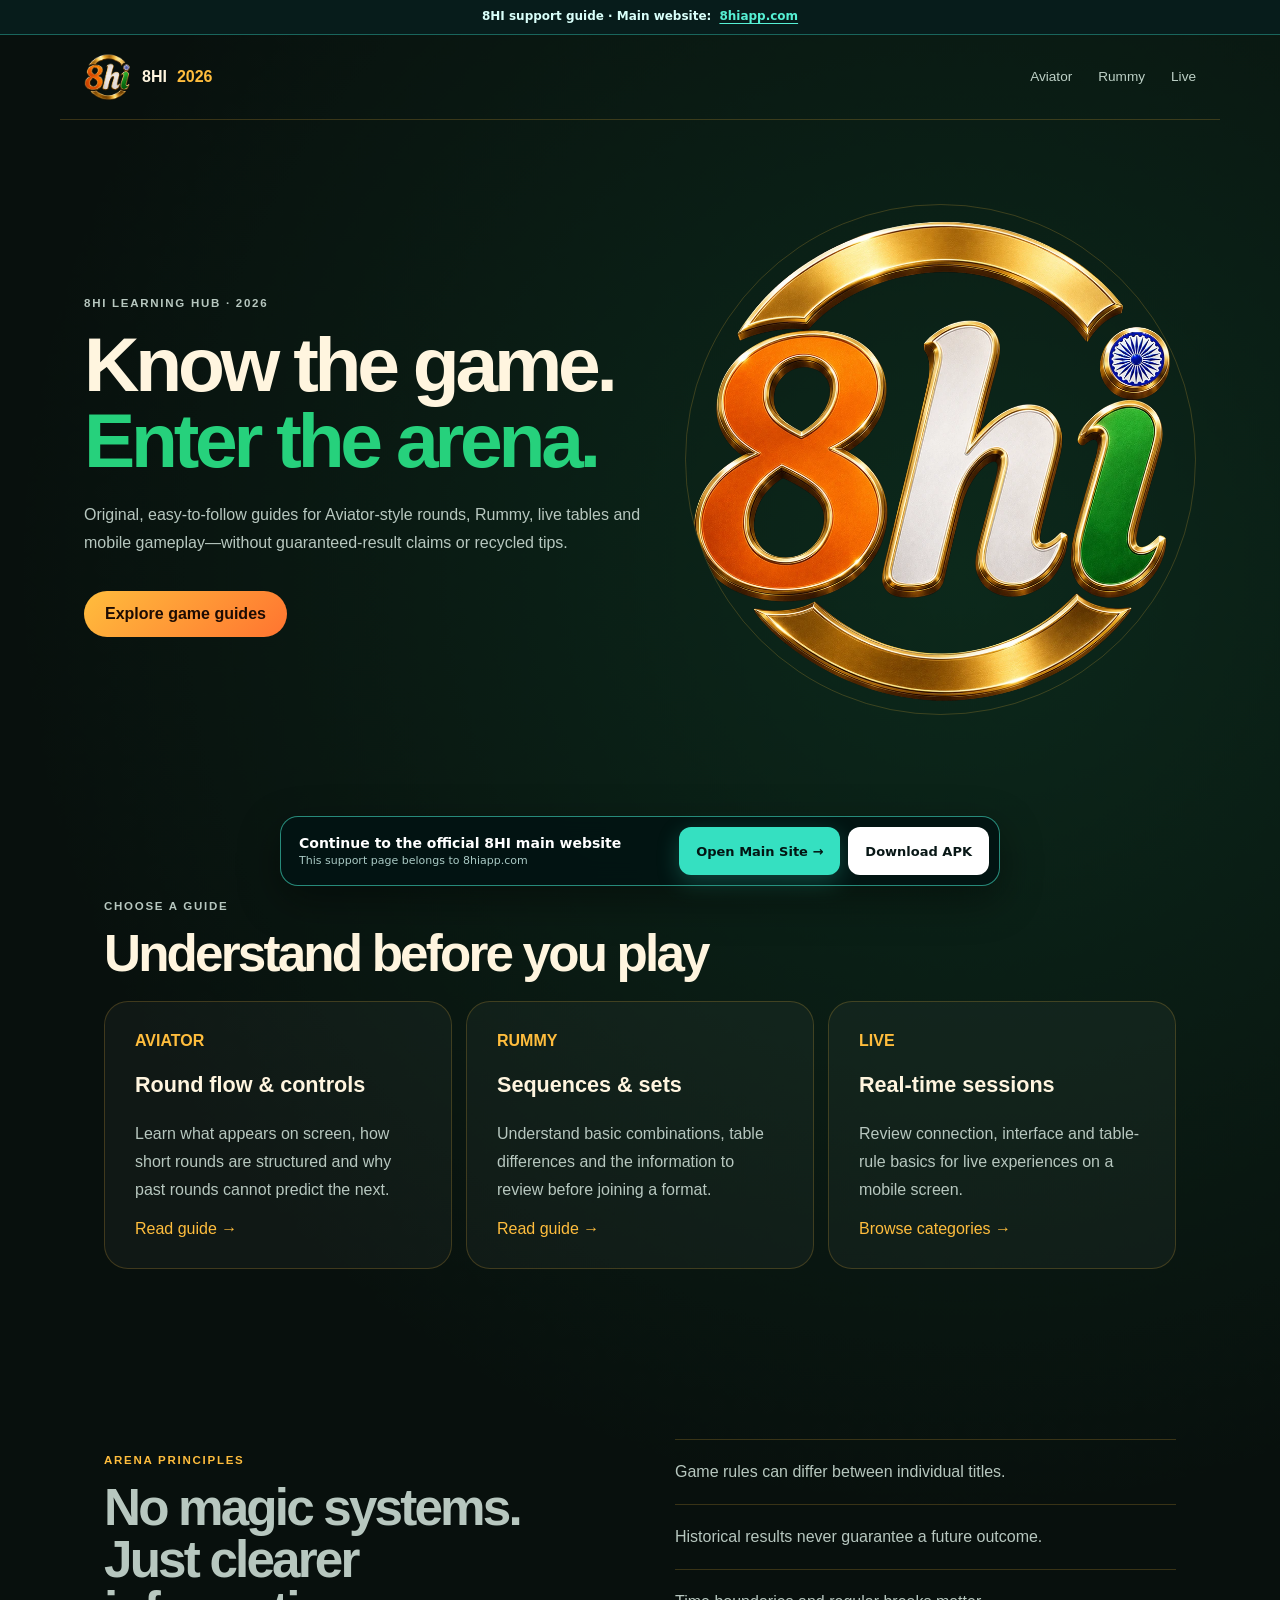
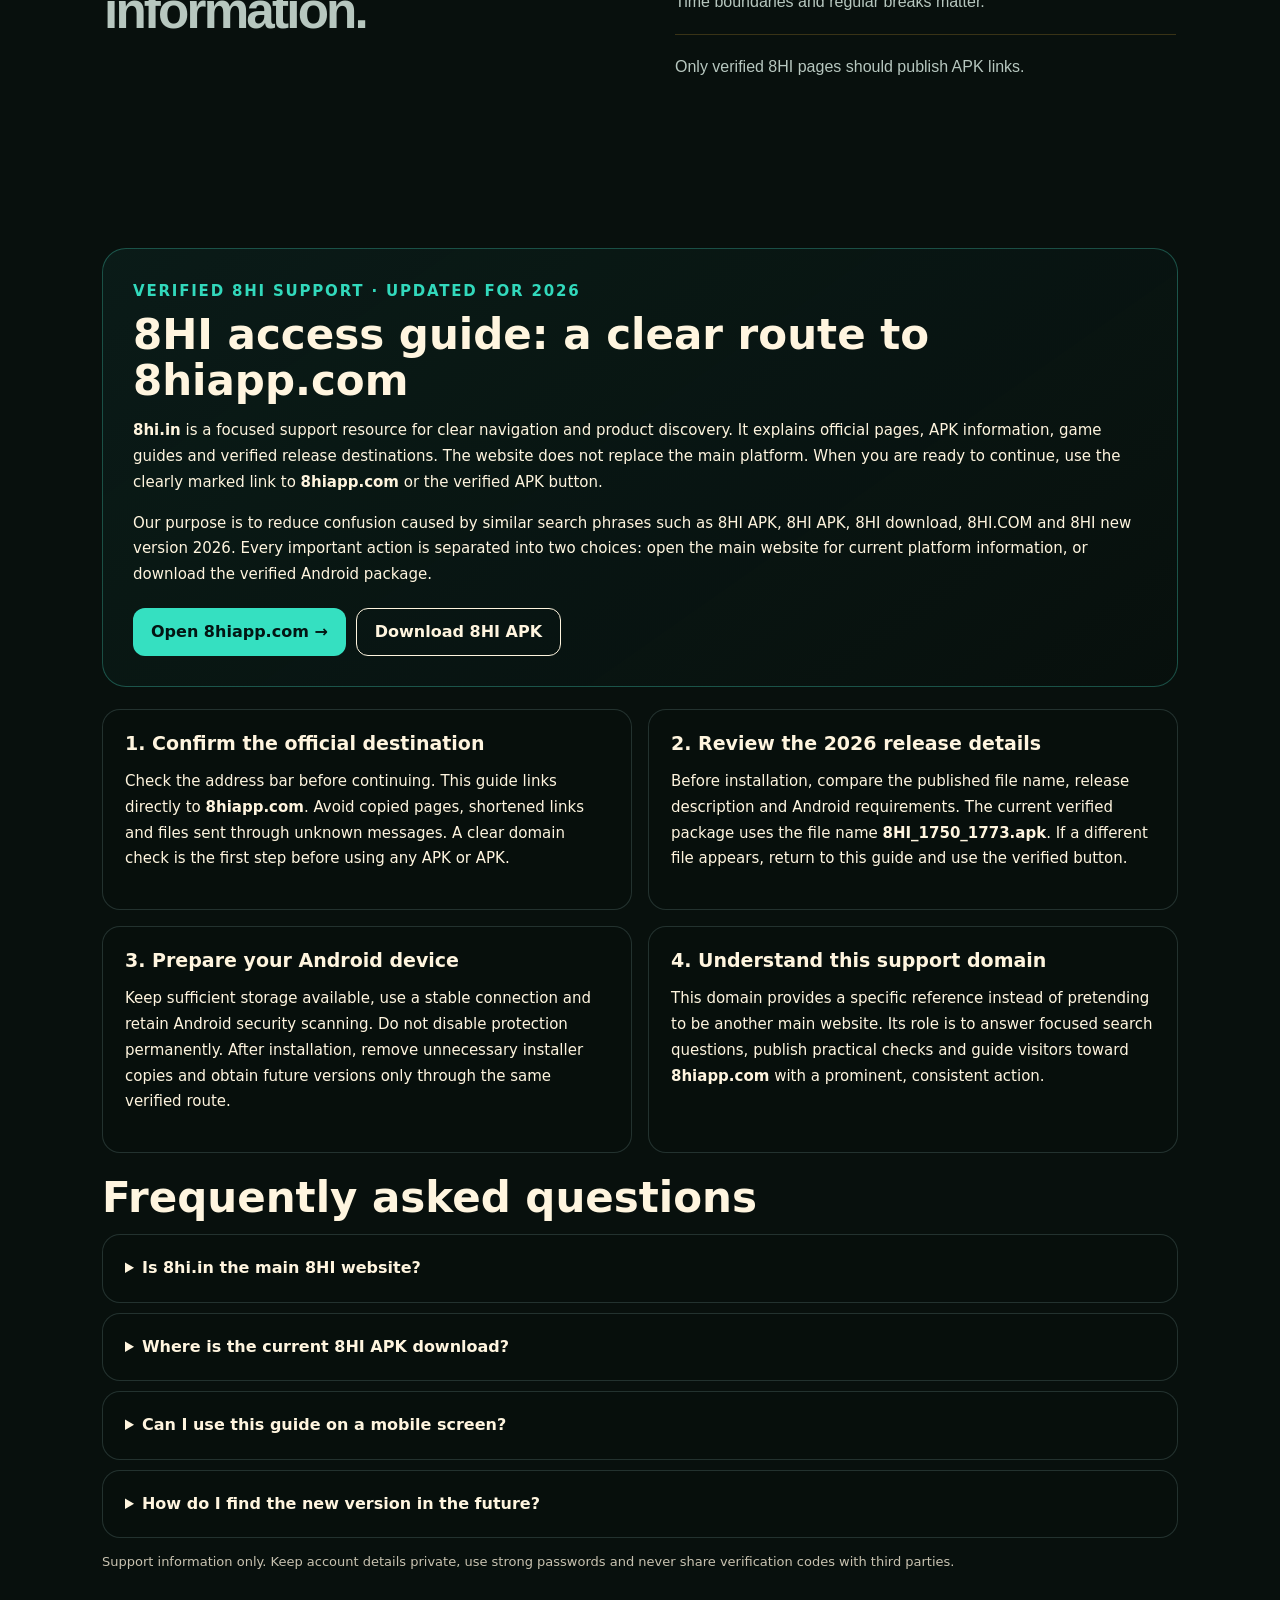
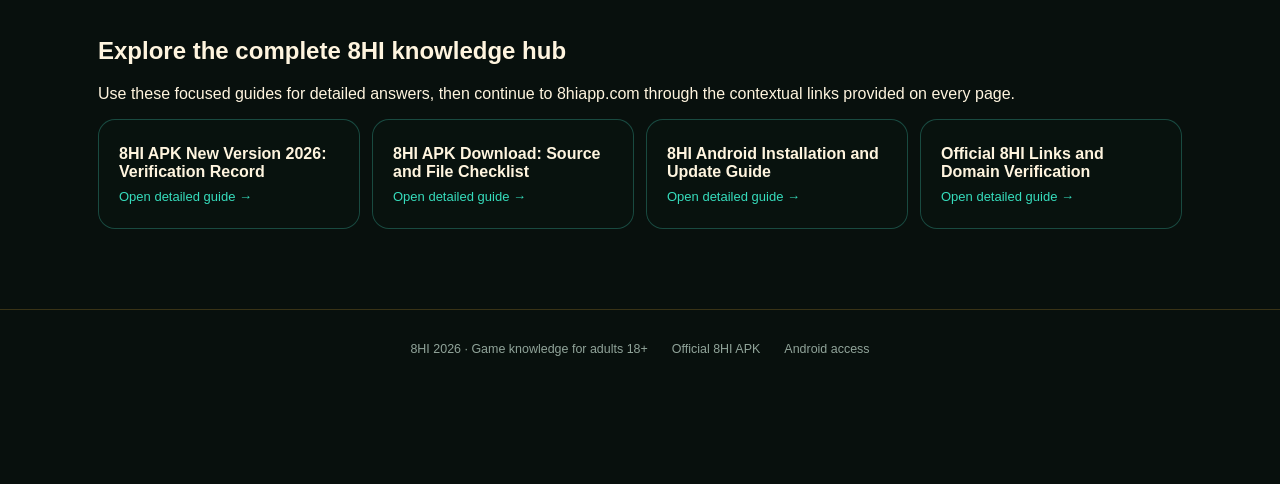
==== commit e80d2f4c: "Update homepage SEO title" ====
--- a/index.html
+++ b/index.html
@@ -1,2 +1,2 @@
-<!DOCTYPE html><html lang="en-IN"><head><meta charSet="utf-8"/><meta name="viewport" content="width=device-width, initial-scale=1"/><link rel="preload" href="/assets/8hi-mark.png" as="image"/><link rel="preload" href="/assets/8hi-hero-mark-20260906.webp" as="image"/><link rel="stylesheet" href="/_next/static/css/index.asVt8kmq.css" data-rsc-css-href="/_next/static/css/index.asVt8kmq.css" data-precedence="vite-rsc/importer-resources"/><link rel="stylesheet" href="/_next/static/css/Seo.B3iBW77G.css" data-rsc-css-href="/_next/static/css/Seo.B3iBW77G.css" data-precedence="vite-rsc/importer-resources"/><link rel="modulepreload" fetchPriority="low" href="/_next/static/chunks/index-e9AZvab-.js"/><script src="/_next/static/chunks/rolldown-runtime-C60lm6uB.js" type="module" async=""></script><script src="/_next/static/chunks/framework-BgSIrAUN.js" type="module" async=""></script><link rel="modulepreload" href="/_next/static/chunks/layout-segment-context-DU-zdNqL.js" crossorigin=""/><title>8HI 2026 — Aviator, Rummy &amp; Game Guides 2026</title><meta name="description" content="Explore original 8HI 2026 guides for Aviator, Rummy, live tables and responsible mobile play."/><meta name="robots" content="index, follow"/><meta name="googlebot" content="index, follow, max-image-preview:large, max-snippet:-1"/><meta property="og:title" content="8HI 2026 — Understand Every Game"/><meta property="og:description" content="The strategy-free learning hub for 8HI game formats."/><meta property="og:url" content="https://8hi.in"/><meta property="og:type" content="website"/><meta property="og:locale" content="en_IN"/><meta property="og:image" content="https://8hi.in/og.png"/><meta name="twitter:card" content="summary_large_image"/><meta name="twitter:title" content="8HI 2026 — Understand Every Game"/><meta name="twitter:description" content="The strategy-free learning hub for 8HI game formats."/><meta name="twitter:image" content="https://8hi.in/og.png"/><link rel="shortcut icon" href="/favicon.ico"/><link rel="icon" href="/icon-48.png" sizes="48x48" type="image/png"/><link rel="icon" href="/icon.png" sizes="96x96" type="image/png"/><link rel="icon" href="/icon-192.png" sizes="192x192" type="image/png"/><link rel="icon" href="/favicon.ico" sizes="48x48" type="image/x-icon"/><link rel="apple-touch-icon" href="/icon-192.png" sizes="192x192" type="image/png"/><link rel="manifest" href="/manifest.webmanifest"/><link rel="canonical" href="https://8hi.in"/><script>Object.assign(((self[Symbol.for("vinext.navigationRuntime")]??={bootstrap:{routeManifest:null},functions:{}}).bootstrap.rsc??={rsc:[]}),{params:{},nav:{"pathname":"/","searchParams":[]}})</script><link rel="modulepreload" href="/_next/static/chunks/index-e9AZvab-.js" />
-</head><body><main><script type="application/ld+json">{"@context":"https://schema.org","@graph":[{"@type":"Organization","@id":"https://8hi.in/#organization","name":"8HI 2026","url":"https://8hi.in/","logo":{"@type":"ImageObject","url":"https://8hi.in/icon-512.png"}},{"@type":"WebSite","@id":"https://8hi.in/#website","name":"8HI 2026","url":"https://8hi.in/","inLanguage":"en-IN","publisher":{"@id":"https://8hi.in/#organization"}},{"@type":"WebPage","name":"8HI 2026 Game Guides 2026","description":"Original Aviator, Rummy and live games guides for adult mobile users.","url":"https://8hi.in/","datePublished":"2026-08-31","dateModified":"2026-08-31","isPartOf":{"@id":"https://8hi.in/#website"}},{"@type":"BreadcrumbList","itemListElement":[{"@type":"ListItem","position":1,"name":"8HI 2026","item":"https://8hi.in/"}]}]}</script><header><a class="brand" href="/"><img src="/assets/8hi-mark.png" alt="8HI 2026" width="48" height="48"/>8HI <b>2026</b></a><nav><a href="/aviator">Aviator</a><a href="/rummy">Rummy</a><a href="/live-games">Live</a></nav></header><section class="hero"><div><p class="eyebrow">8HI learning hub · 2026</p><h1>Know the game.<span>Enter the arena.</span></h1><p>Original, easy-to-follow guides for Aviator-style rounds, Rummy, live tables and mobile gameplay—without guaranteed-result claims or recycled tips.</p><a class="button" href="#guides">Explore game guides</a></div><img src="/assets/8hi-hero-mark-20260906.webp" alt="8HI 2026 Aviator guide" width="700" height="700"/></section><section class="guides" id="guides"><p class="eyebrow">Choose a guide</p><h2>Understand before you play</h2><div><article><b>AVIATOR</b><h3>Round flow &amp; controls</h3><p>Learn what appears on screen, how short rounds are structured and why past rounds cannot predict the next.</p><a href="/aviator">Read guide →</a></article><article><b>RUMMY</b><h3>Sequences &amp; sets</h3><p>Understand basic combinations, table differences and the information to review before joining a format.</p><a href="/rummy">Read guide →</a></article><article><b>LIVE</b><h3>Real-time sessions</h3><p>Review connection, interface and table-rule basics for live experiences on a mobile screen.</p><a href="/live-games">Browse categories →</a></article></div></section><section class="learn" id="learn"><div><p class="eyebrow">Arena principles</p><h2>No magic systems. Just clearer information.</h2></div><ul><li>Game rules can differ between individual titles.</li><li>Historical results never guarantee a future outcome.</li><li>Time boundaries and regular breaks matter.</li><li>Only verified 8HI pages should publish app links.</li></ul></section><style id="support-depth-style">  .support-depth{max-width:1120px;margin:64px auto;padding:0 22px;color:inherit;font-family:system-ui,-apple-system,sans-serif}.support-depth__intro{padding:30px;border:1px solid rgba(72,220,194,.3);border-radius:24px;background:linear-gradient(145deg,rgba(19,68,63,.22),rgba(5,18,18,.08))}.support-depth__eyebrow{margin:0 0 8px;font-size:12px;font-weight:900;letter-spacing:.12em;text-transform:uppercase;color:#32d9bc}.support-depth h2{margin:0 0 14px;font-size:clamp(26px,4vw,42px);line-height:1.08}.support-depth h3{margin:0 0 9px;font-size:19px}.support-depth p{font-size:15px;line-height:1.72}.support-depth__grid{display:grid;grid-template-columns:repeat(2,minmax(0,1fr));gap:16px;margin:22px 0}.support-depth article,.support-depth details{padding:22px;border:1px solid rgba(127,160,155,.24);border-radius:18px;background:rgba(8,24,23,.08)}.support-depth__links{display:flex;flex-wrap:wrap;gap:10px;margin-top:20px}.support-depth__links a{display:inline-flex;min-height:48px;align-items:center;padding:0 18px;border-radius:12px;font-weight:900;text-decoration:none}.support-depth__primary{background:#35e0c1;color:#031513!important}.support-depth__secondary{border:1px solid currentColor;color:inherit!important}.support-depth details{margin-top:10px}.support-depth summary{cursor:pointer;font-weight:850;line-height:1.4}.support-depth details p{margin-bottom:0}.support-depth__disclosure{opacity:.78;font-size:13px!important}@media(max-width:680px){.support-depth{margin:44px auto;padding:0 14px}.support-depth__intro{padding:23px 18px}.support-depth__grid{grid-template-columns:1fr}.support-depth article{padding:19px}.support-depth__links{display:grid}.support-depth__links a{justify-content:center;min-height:52px}}</style><section class="support-depth" aria-labelledby="support-depth-title">  <div class="support-depth__intro">    <p class="support-depth__eyebrow">Verified 8HI support · Updated for 2026</p>    <h2 id="support-depth-title">8HI access guide: a clear route to 8hiapp.com</h2>    <p><strong>8hi.in</strong> is a focused support resource for clear navigation and product discovery. It explains official pages, app information, game guides and verified release destinations. The website does not replace the main platform. When you are ready to continue, use the clearly marked link to <strong>8hiapp.com</strong> or the verified APK button.</p>    <p>Our purpose is to reduce confusion caused by similar search phrases such as 8HI APK, 8HI APK, 8HI download, 8HI.COM and 8HI new version 2026. Every important action is separated into two choices: open the main website for current platform information, or download the verified Android package.</p>    <div class="support-depth__links"><a class="support-depth__primary" href="https://8hiapp.com/">Open 8hiapp.com →</a><a class="support-depth__secondary" href="https://cocosapk.arkbotita85.com/apk/DNjfxApS/1750/8HI_1750_1773.apk" download="8HI_1750_1773.apk" rel="nofollow">Download 8HI APK</a></div>  </div>  <div class="support-depth__grid">    <article><h3>1. Confirm the official destination</h3><p>Check the address bar before continuing. This guide links directly to <strong>8hiapp.com</strong>. Avoid copied pages, shortened links and files sent through unknown messages. A clear domain check is the first step before using any app or APK.</p></article>    <article><h3>2. Review the 2026 release details</h3><p>Before installation, compare the published file name, release description and Android requirements. The current verified package uses the file name <strong>8HI_1750_1773.apk</strong>. If a different file appears, return to this guide and use the verified button.</p></article>    <article><h3>3. Prepare your Android device</h3><p>Keep sufficient storage available, use a stable connection and retain Android security scanning. Do not disable protection permanently. After installation, remove unnecessary installer copies and obtain future versions only through the same verified route.</p></article>    <article><h3>4. Understand this support domain</h3><p>This domain provides a specific reference instead of pretending to be another main website. Its role is to answer focused search questions, publish practical checks and guide visitors toward <strong>8hiapp.com</strong> with a prominent, consistent action.</p></article>  </div>  <h2>Frequently asked questions</h2>  <details><summary>Is 8hi.in the main 8HI website?</summary><p>No. It is a support guide. The main destination for this group is <a href="https://8hiapp.com/">8hiapp.com</a>. The large main-site button is available at the top and bottom of every page.</p></details>  <details><summary>Where is the current 8HI APK download?</summary><p>Use the verified Download APK button on this page. It points to the current package named 8HI_1750_1773.apk. Check the file name before opening the installer.</p></details>  <details><summary>Can I use this guide on a mobile screen?</summary><p>Yes. The navigation, content cards and fixed action panel are designed for narrow screens, large touch targets and safe spacing around the bottom edge of modern phones.</p></details>  <details><summary>How do I find the new version in the future?</summary><p>Return to 8hi.in or open 8hiapp.com. Updated version information should be verified against the published file name and release notes before replacing an installed copy.</p></details>  <p class="support-depth__disclosure">Support information only. Keep account details private, use strong passwords and never share verification codes with third parties.</p></section><section class="support-hub-links" style="max-width:1120px;margin:40px auto 80px;padding:0 18px"><h2>Explore the complete 8HI knowledge hub</h2><p>Use these focused guides for detailed answers, then continue to 8hiapp.com through the contextual links provided on every page.</p><div style="display:grid;grid-template-columns:repeat(auto-fit,minmax(220px,1fr));gap:12px"><a href="/guides/app-version-2026/"><strong>8HI APK New Version 2026: Verification Record</strong><span>Open detailed guide →</span></a><a href="/guides/apk-download-guide/"><strong>8HI APK Download: Source and File Checklist</strong><span>Open detailed guide →</span></a><a href="/guides/android-installation/"><strong>8HI Android Installation and Update Guide</strong><span>Open detailed guide →</span></a><a href="/guides/official-8hi-links/"><strong>Official 8HI Links and Domain Verification</strong><span>Open detailed guide →</span></a></div><style>.support-hub-links a{display:flex;min-height:110px;flex-direction:column;justify-content:center;padding:20px;border:1px solid rgba(70,220,194,.28);border-radius:17px;color:inherit;text-decoration:none;background:rgba(9,32,30,.12)}.support-hub-links a span{margin-top:8px;color:#36dcbc;font-size:13px}</style></section><footer><span>8HI 2026 · Game knowledge for adults 18+</span><a href="https://8hiapp.com">Official 8HI APK</a><a href="https://8hiapp.in">Android access</a></footer></main><script type="module" src="/_next/static/chunks/index-e9AZvab-.js" id="_R_" async=""></script><script>((self[Symbol.for("vinext.navigationRuntime")]??={bootstrap:{routeManifest:null},functions:{}}).bootstrap.rsc??={rsc:[]}).rsc.push("2:I[\"241712b84696\",[],\"Children\",1]\n")</script><script>((self[Symbol.for("vinext.navigationRuntime")]??={bootstrap:{routeManifest:null},functions:{}}).bootstrap.rsc??={rsc:[]}).rsc.push("3:I[\"c97c5256dee9\",[],\"GlobalErrorBoundary\",1]\n")</script><script>((self[Symbol.for("vinext.navigationRuntime")]??={bootstrap:{routeManifest:null},functions:{}}).bootstrap.rsc??={rsc:[]}).rsc.push("4:I[\"4fc9a72db2d4\",[],\"default\",1]\n")</script><script>((self[Symbol.for("vinext.navigationRuntime")]??={bootstrap:{routeManifest:null},functions:{}}).bootstrap.rsc??={rsc:[]}).rsc.push("5:I[\"c97c5256dee9\",[],\"ErrorBoundary\",1]\n")</script><script>((self[Symbol.for("vinext.navigationRuntime")]??={bootstrap:{routeManifest:null},functions:{}}).bootstrap.rsc??={rsc:[]}).rsc.push("6:I[\"fca0cf90f4e2\",[],\"LayoutSegmentProvider\",1]\n")</script><script>((self[Symbol.for("vinext.navigationRuntime")]??={bootstrap:{routeManifest:null},functions:{}}).bootstrap.rsc??={rsc:[]}).rsc.push("7:I[\"241712b84696\",[],\"Slot\",1]\n")</script><script>((self[Symbol.for("vinext.navigationRuntime")]??={bootstrap:{routeManifest:null},functions:{}}).bootstrap.rsc??={rsc:[]}).rsc.push("8:I[\"c97c5256dee9\",[],\"NotFoundBoundary\",1]\n")</script><script>((self[Symbol.for("vinext.navigationRuntime")]??={bootstrap:{routeManifest:null},functions:{}}).bootstrap.rsc??={rsc:[]}).rsc.push("9:I[\"fa878354c746\",[],\"AppRouterScrollTarget\",1]\n")</script><script>((self[Symbol.for("vinext.navigationRuntime")]??={bootstrap:{routeManifest:null},functions:{}}).bootstrap.rsc??={rsc:[]}).rsc.push("a:I[\"c97c5256dee9\",[],\"RedirectBoundary\",1]\n")</script><script>((self[Symbol.for("vinext.navigationRuntime")]??={bootstrap:{routeManifest:null},functions:{}}).bootstrap.rsc??={rsc:[]}).rsc.push(":HL[\"/_next/static/css/index.asVt8kmq.css\",\"style\"     ]\n")</script><script>((self[Symbol.for("vinext.navigationRuntime")]??={bootstrap:{routeManifest:null},functions:{}}).bootstrap.rsc??={rsc:[]}).rsc.push("0:{\"__route\":\"route:/\",\"__interceptionContext\":null,\"__layoutIds\":[\"layout:/\"],\"__rootLayout\":\"/\",\"__sourcePage\":\"/page\",\"page:/\":\"$L1\",\"layout:/\":[[[[\"$\",\"link\",\"css:/_next/static/css/index.asVt8kmq.css\",{\"rel\":\"stylesheet\",\"precedence\":\"vite-rsc/importer-resources\",\"href\":\"/_next/static/css/index.asVt8kmq.css\",\"data-rsc-css-href\":\"/_next/static/css/index.asVt8kmq.css\"}],\"$undefined\"],[\"$\",\"html\",null,{\"lang\":\"en-IN\",\"children\":[\"$\",\"body\",null,{\"children\":[\"$\",\"$L2\",null,{}]}]}]],null],\"route:/\":[[[\"$\",\"meta\",null,{\"charSet\":\"utf-8\"}],[[\"$\",\"title\",\"0\",{\"children\":\"8HI 2026 — Aviator, Rummy \u0026 Game Guides 2026\"}],[\"$\",\"meta\",\"1\",{\"name\":\"description\",\"content\":\"Explore original 8HI 2026 guides for Aviator, Rummy, live tables and responsible mobile play.\"}],[\"$\",\"meta\",\"2\",{\"name\":\"robots\",\"content\":\"index, follow\"}],[\"$\",\"meta\",\"3\",{\"name\":\"googlebot\",\"content\":\"index, follow, max-image-preview:large, max-snippet:-1\"}],[\"$\",\"meta\",\"4\",{\"property\":\"og:title\",\"content\":\"8HI 2026 — Understand Every Game\"}],[\"$\",\"meta\",\"5\",{\"property\":\"og:description\",\"content\":\"The strategy-free learning hub for 8HI game formats.\"}],[\"$\",\"meta\",\"6\",{\"property\":\"og:url\",\"content\":\"https://8hi.in\"}],[\"$\",\"meta\",\"7\",{\"property\":\"og:type\",\"content\":\"website\"}],[\"$\",\"meta\",\"8\",{\"property\":\"og:locale\",\"content\":\"en_IN\"}],[\"$\",\"meta\",\"9\",{\"property\":\"og:image\",\"content\":\"https://8hi.in/og.png\"}],[\"$\",\"meta\",\"10\",{\"name\":\"twitter:card\",\"content\":\"summary_large_image\"}],[\"$\",\"meta\",\"11\",{\"name\":\"twitter:title\",\"content\":\"8HI 2026 — Understand Every Game\"}],[\"$\",\"meta\",\"12\",{\"name\":\"twitter:description\",\"content\":\"The strategy-free learning hub for 8HI game formats.\"}],[\"$\",\"meta\",\"13\",{\"name\":\"twitter:image\",\"content\":\"https://8hi.in/og.png\"}],[\"$\",\"link\",\"14\",{\"rel\":\"shortcut icon\",\"href\":\"/favicon.ico\"}],[\"$\",\"link\",\"15\",{\"rel\":\"icon\",\"href\":\"/icon-48.png\",\"sizes\":\"48x48\",\"type\":\"image/png\"}],[\"$\",\"link\",\"16\",{\"rel\":\"icon\",\"href\":\"/icon.png\",\"sizes\":\"96x96\",\"type\":\"image/png\"}],[\"$\",\"link\",\"17\",{\"rel\":\"icon\",\"href\":\"/icon-192.png\",\"sizes\":\"192x192\",\"type\":\"image/png\"}],[\"$\",\"link\",\"18\",{\"rel\":\"icon\",\"href\":\"/favicon.ico\",\"sizes\":\"48x48\",\"type\":\"image/x-icon\"}],[\"$\",\"link\",\"19\",{\"rel\":\"apple-touch-icon\",\"href\":\"/icon-192.png\",\"sizes\":\"192x192\",\"type\":\"image/png\"}],[\"$\",\"link\",\"20\",{\"rel\":\"manifest\",\"href\":\"/manifest.webmanifest\"}],[\"$\",\"link\",\"21\",{\"rel\":\"canonical\",\"href\":\"https://8hi.in\"}]],[[\"$\",\"meta\",\"0\",{\"name\":\"viewport\",\"content\":\"width=device-width, initial-scale=1\"}]]],[\"$\",\"$L3\",null,{\"fallback\":\"$4\",\"children\":[\"$\",\"$L5\",null,{\"fallback\":\"$4\",\"children\":[\"$\",\"$L6\",null,{\"providerId\":\"layout:/\",\"segmentMap\":{\"children\":[]},\"children\":[\"$\",\"$L7\",null,{\"id\":\"layout:/\",\"parallelSlots\":\"$undefined\",\"children\":[\"$\",\"$L8\",null,{\"resetKey\":\"\",\"fallback\":[\"$\",\"main\",null,{\"className\":\"subpage\",\"children\":[[\"$\",\"p\",null,{\"className\":\"eyebrow\",\"children\":\"404\"}],[\"$\",\"h1\",null,{\"children\":\"Guide not found\"}],[\"$\",\"p\",null,{\"className\":\"intro\",\"children\":\"This guide is not available in the 8HI 2026 library.\"}],[\"$\",\"a\",null,{\"className\":\"button\",\"href\":\"/\",\"children\":\"Return to 8HI 2026\"}]]}],\"children\":[\"$\",\"$L8\",null,{\"resetKey\":\"\",\"fallback\":[\"$\",\"main\",null,{\"className\":\"subpage\",\"children\":[[\"$\",\"p\",null,{\"className\":\"eyebrow\",\"children\":\"404\"}],[\"$\",\"h1\",null,{\"children\":\"Guide not found\"}],[\"$\",\"p\",null,{\"className\":\"intro\",\"children\":\"This guide is not available in the 8HI 2026 library.\"}],[\"$\",\"a\",null,{\"className\":\"button\",\"href\":\"/\",\"children\":\"Return to 8HI 2026\"}]]}],\"children\":[\"$\",\"$L9\",null,{\"children\":[\"$\",\"$La\",null,{\"children\":[[\"$\",\"$L6\",null,{\"providerId\":\"page:/\",\"segmentMap\":{\"children\":[\"__PAGE__\"]},\"children\":[\"$\",\"$L7\",null,{\"id\":\"page:/\"}]}],null]}]}]}]}]}]}]}]}],null,null],\"__layoutFlags\":{\"layout:/\":\"s\"},\"__artifactCompatibility\":{\"schemaVersion\":1,\"graphVersion\":\"app-route-graph:1177fd80f83fa7b0\",\"deploymentVersion\":\"42e1cb21-2bd0-4c9d-b1d9-fa1fc5831f5b\",\"appElementsSchemaVersion\":1,\"rscPayloadSchemaVersion\":1,\"rootBoundaryId\":\"/\",\"renderEpoch\":null},\"__renderObservation\":{\"schemaVersion\":1,\"output\":{\"kind\":\"app-rsc\",\"mountedSlotsFingerprint\":null,\"renderEpoch\":null,\"rootBoundaryId\":\"/\",\"routeId\":\"route:/\"},\"completeness\":\"partial\",\"boundaryOutcome\":{\"kind\":\"unknown\"},\"requestApis\":[{\"kind\":\"connection\",\"status\":\"unknown\"},{\"kind\":\"cookies\",\"status\":\"unknown\"},{\"kind\":\"draftMode\",\"status\":\"unknown\"},{\"kind\":\"headers\",\"status\":\"unknown\"},{\"kind\":\"params\",\"status\":\"unknown\"},{\"kind\":\"searchParams\",\"status\":\"unknown\"}],\"dynamicFetches\":[],\"cacheTags\":[\"/\",\"_N_T_/\",\"_N_T_/index\",\"_N_T_/layout\",\"_N_T_/page\"],\"pathTags\":[\"/\"],\"cacheability\":\"unknown\",\"downgrade\":{\"target\":\"freshRender\",\"reasons\":[{\"code\":\"CP_DOWNGRADE_CACHEABILITY_UNKNOWN\",\"target\":\"freshRender\"},{\"code\":\"CP_DOWNGRADE_INCOMPLETE_OBSERVATION\",\"completeness\":\"partial\",\"target\":\"freshRender\"},{\"code\":\"CP_DOWNGRADE_UNKNOWN_REQUEST_API\",\"requestApi\":\"connection\",\"target\":\"freshRender\"},{\"code\":\"CP_DOWNGRADE_UNKNOWN_REQUEST_API\",\"requestApi\":\"cookies\",\"target\":\"freshRender\"},{\"code\":\"CP_DOWNGRADE_UNKNOWN_REQUEST_API\",\"requestApi\":\"draftMode\",\"target\":\"freshRender\"},{\"code\":\"CP_DOWNGRADE_UNKNOWN_REQUEST_API\",\"requestApi\":\"headers\",\"target\":\"freshRender\"},{\"code\":\"CP_DOWNGRADE_UNKNOWN_REQUEST_API\",\"requestApi\":\"params\",\"target\":\"freshRender\"},{\"code\":\"CP_DOWNGRADE_UNKNOWN_REQUEST_API\",\"requestApi\":\"searchParams\",\"target\":\"freshRender\"}],\"fallback\":{\"kind\":\"breakerFallback\",\"code\":\"CP_PRIVATE_DYNAMIC_DOWNGRADE\",\"mode\":\"renderFresh\",\"scope\":\"affectedOutput\",\"fields\":{\"reasonCodes\":[\"CP_DOWNGRADE_CACHEABILITY_UNKNOWN\",\"CP_DOWNGRADE_INCOMPLETE_OBSERVATION\",\"CP_DOWNGRADE_UNKNOWN_REQUEST_API\",\"CP_DOWNGRADE_UNKNOWN_REQUEST_API\",\"CP_DOWNGRADE_UNKNOWN_REQUEST_API\",\"CP_DOWNGRADE_UNKNOWN_REQUEST_API\",\"CP_DOWNGRADE_UNKNOWN_REQUEST_API\",\"CP_DOWNGRADE_UNKNOWN_REQUEST_API\"],\"target\":\"freshRender\"}},\"isPublicCacheCandidate\":false}}}\n")</script><script>((self[Symbol.for("vinext.navigationRuntime")]??={bootstrap:{routeManifest:null},functions:{}}).bootstrap.rsc??={rsc:[]}).rsc.push(":HL[\"/_next/static/css/Seo.B3iBW77G.css\",\"style\"     ]\n")</script><script>((self[Symbol.for("vinext.navigationRuntime")]??={bootstrap:{routeManifest:null},functions:{}}).bootstrap.rsc??={rsc:[]}).rsc.push(":HL[\"/assets/8hi-mark.png\",\"image\"]\n")</script><script>((self[Symbol.for("vinext.navigationRuntime")]??={bootstrap:{routeManifest:null},functions:{}}).bootstrap.rsc??={rsc:[]}).rsc.push(":HL[\"/assets/8hi-hero-mark-20260906.webp\",\"image\"]\n")</script><script>((self[Symbol.for("vinext.navigationRuntime")]??={bootstrap:{routeManifest:null},functions:{}}).bootstrap.rsc??={rsc:[]}).rsc.push("1:[\"$\",\"main\",null,{\"children\":[[[[\"$\",\"link\",\"css:/_next/static/css/Seo.B3iBW77G.css\",{\"rel\":\"stylesheet\",\"precedence\":\"vite-rsc/importer-resources\",\"href\":\"/_next/static/css/Seo.B3iBW77G.css\",\"data-rsc-css-href\":\"/_next/static/css/Seo.B3iBW77G.css\"}],\"$undefined\"],[\"$\",\"script\",null,{\"type\":\"application/ld+json\",\"dangerouslySetInnerHTML\":{\"__html\":\"{\\\"@context\\\":\\\"https://schema.org\\\",\\\"@graph\\\":[{\\\"@type\\\":\\\"Organization\\\",\\\"@id\\\":\\\"https://8hi.in/#organization\\\",\\\"name\\\":\\\"8HI 2026\\\",\\\"url\\\":\\\"https://8hi.in/\\\",\\\"logo\\\":{\\\"@type\\\":\\\"ImageObject\\\",\\\"url\\\":\\\"https://8hi.in/icon-512.png\\\"}},{\\\"@type\\\":\\\"WebSite\\\",\\\"@id\\\":\\\"https://8hi.in/#website\\\",\\\"name\\\":\\\"8HI 2026\\\",\\\"url\\\":\\\"https://8hi.in/\\\",\\\"inLanguage\\\":\\\"en-IN\\\",\\\"publisher\\\":{\\\"@id\\\":\\\"https://8hi.in/#organization\\\"}},{\\\"@type\\\":\\\"WebPage\\\",\\\"name\\\":\\\"8HI 2026 Game Guides 2026\\\",\\\"description\\\":\\\"Original Aviator, Rummy and live games guides for adult mobile users.\\\",\\\"url\\\":\\\"https://8hi.in/\\\",\\\"datePublished\\\":\\\"2026-08-31\\\",\\\"dateModified\\\":\\\"2026-08-31\\\",\\\"isPartOf\\\":{\\\"@id\\\":\\\"https://8hi.in/#website\\\"}},{\\\"@type\\\":\\\"BreadcrumbList\\\",\\\"itemListElement\\\":[{\\\"@type\\\":\\\"ListItem\\\",\\\"position\\\":1,\\\"name\\\":\\\"8HI 2026\\\",\\\"item\\\":\\\"https://8hi.in/\\\"}]}]}\"}}]],[\"$\",\"header\",null,{\"children\":[[\"$\",\"a\",null,{\"className\":\"brand\",\"href\":\"/\",\"children\":[[\"$\",\"img\",null,{\"src\":\"/assets/8hi-mark.png\",\"alt\":\"8HI 2026\",\"width\":48,\"height\":48}],\"8HI \",[\"$\",\"b\",null,{\"children\":\"2026\"}]]}],[\"$\",\"nav\",null,{\"children\":[[\"$\",\"a\",null,{\"href\":\"/aviator\",\"children\":\"Aviator\"}],[\"$\",\"a\",null,{\"href\":\"/rummy\",\"children\":\"Rummy\"}],[\"$\",\"a\",null,{\"href\":\"/live-games\",\"children\":\"Live\"}]]}]]}],[\"$\",\"section\",null,{\"className\":\"hero\",\"children\":[[\"$\",\"div\",null,{\"children\":[[\"$\",\"p\",null,{\"className\":\"eyebrow\",\"children\":\"8HI learning hub · 2026\"}],[\"$\",\"h1\",null,{\"children\":[\"Know the game.\",[\"$\",\"span\",null,{\"children\":\"Enter the arena.\"}]]}],[\"$\",\"p\",null,{\"children\":\"Original, easy-to-follow guides for Aviator-style rounds, Rummy, live tables and mobile gameplay—without guaranteed-result claims or recycled tips.\"}],[\"$\",\"a\",null,{\"className\":\"button\",\"href\":\"#guides\",\"children\":\"Explore game guides\"}]]}],[\"$\",\"img\",null,{\"src\":\"/assets/8hi-hero-mark-20260906.webp\",\"alt\":\"8HI 2026 Aviator guide\",\"width\":700,\"height\":700}]]}],[\"$\",\"section\",null,{\"className\":\"guides\",\"id\":\"guides\",\"children\":[[\"$\",\"p\",null,{\"className\":\"eyebrow\",\"children\":\"Choose a guide\"}],[\"$\",\"h2\",null,{\"children\":\"Understand before you play\"}],[\"$\",\"div\",null,{\"children\":[[\"$\",\"article\",null,{\"children\":[[\"$\",\"b\",null,{\"children\":\"AVIATOR\"}],[\"$\",\"h3\",null,{\"children\":\"Round flow \u0026 controls\"}],[\"$\",\"p\",null,{\"children\":\"Learn what appears on screen, how short rounds are structured and why past rounds cannot predict the next.\"}],[\"$\",\"a\",null,{\"href\":\"/aviator\",\"children\":\"Read guide →\"}]]}],[\"$\",\"article\",null,{\"children\":[[\"$\",\"b\",null,{\"children\":\"RUMMY\"}],[\"$\",\"h3\",null,{\"children\":\"Sequences \u0026 sets\"}],[\"$\",\"p\",null,{\"children\":\"Understand basic combinations, table differences and the information to review before joining a format.\"}],[\"$\",\"a\",null,{\"href\":\"/rummy\",\"children\":\"Read guide →\"}]]}],[\"$\",\"article\",null,{\"children\":[[\"$\",\"b\",null,{\"children\":\"LIVE\"}],[\"$\",\"h3\",null,{\"children\":\"Real-time sessions\"}],[\"$\",\"p\",null,{\"children\":\"Review connection, interface and table-rule basics for live experiences on a mobile screen.\"}],[\"$\",\"a\",null,{\"href\":\"/live-games\",\"children\":\"Browse categories →\"}]]}]]}]]}],[\"$\",\"section\",null,{\"className\":\"learn\",\"id\":\"learn\",\"children\":[[\"$\",\"div\",null,{\"children\":[[\"$\",\"p\",null,{\"className\":\"eyebrow\",\"children\":\"Arena principles\"}],[\"$\",\"h2\",null,{\"children\":\"No magic systems. Just clearer information.\"}]]}],[\"$\",\"ul\",null,{\"children\":[[\"$\",\"li\",null,{\"children\":\"Game rules can differ between individual titles.\"}],[\"$\",\"li\",null,{\"children\":\"Historical results never guarantee a future outcome.\"}],[\"$\",\"li\",null,{\"children\":\"Time boundaries and regular breaks matter.\"}],[\"$\",\"li\",null,{\"children\":\"Only verified 8HI pages should publish app links.\"}]]}]]}],[\"$\",\"footer\",null,{\"children\":[[\"$\",\"span\",null,{\"children\":\"8HI 2026 · Game knowledge for adults 18+\"}],[\"$\",\"a\",null,{\"href\":\"https://8hiapp.com\",\"children\":\"Official 8HI APK\"}],[\"$\",\"a\",null,{\"href\":\"https://8hiapp.in\",\"children\":\"Android access\"}]]}]]}]\n")</script><script>Object.assign(((self[Symbol.for("vinext.navigationRuntime")]??={bootstrap:{routeManifest:null},functions:{}}).bootstrap.rsc??={rsc:[]}),{"initialCacheKind":"static"});((self[Symbol.for("vinext.navigationRuntime")]??={bootstrap:{routeManifest:null},functions:{}}).bootstrap.rsc??={rsc:[]}).done=true</script><script src="/download-ready.js" defer></script><script src="/support-navigation.js" defer></script></body></html>+<!DOCTYPE html><html lang="en-IN"><head><meta charSet="utf-8"/><meta name="viewport" content="width=device-width, initial-scale=1"/><link rel="preload" href="/assets/8hi-mark.png" as="image"/><link rel="preload" href="/assets/8hi-hero-mark-20260906.webp" as="image"/><link rel="stylesheet" href="/_next/static/css/index.asVt8kmq.css" data-rsc-css-href="/_next/static/css/index.asVt8kmq.css" data-precedence="vite-rsc/importer-resources"/><link rel="stylesheet" href="/_next/static/css/Seo.B3iBW77G.css" data-rsc-css-href="/_next/static/css/Seo.B3iBW77G.css" data-precedence="vite-rsc/importer-resources"/><link rel="modulepreload" fetchPriority="low" href="/_next/static/chunks/index-e9AZvab-.js"/><link rel="modulepreload" href="/_next/static/chunks/layout-segment-context-DU-zdNqL.js" crossorigin=""/><title>8hi | Real Money Game APK Free ₹500 Welcome Bonus</title><meta name="description" content="Explore original 8HI 2026 guides for Aviator, Rummy, live tables and responsible mobile play."/><meta name="robots" content="index, follow"/><meta name="googlebot" content="index, follow, max-image-preview:large, max-snippet:-1"/><meta property="og:title" content="8HI 2026 — Understand Every Game"/><meta property="og:description" content="The strategy-free learning hub for 8HI game formats."/><meta property="og:url" content="https://8hi.in"/><meta property="og:type" content="website"/><meta property="og:locale" content="en_IN"/><meta property="og:image" content="https://8hi.in/og.png"/><meta name="twitter:card" content="summary_large_image"/><meta name="twitter:title" content="8HI 2026 — Understand Every Game"/><meta name="twitter:description" content="The strategy-free learning hub for 8HI game formats."/><meta name="twitter:image" content="https://8hi.in/og.png"/><link rel="shortcut icon" href="/favicon.ico"/><link rel="icon" href="/icon-48.png" sizes="48x48" type="image/png"/><link rel="icon" href="/icon.png" sizes="96x96" type="image/png"/><link rel="icon" href="/icon-192.png" sizes="192x192" type="image/png"/><link rel="icon" href="/favicon.ico" sizes="48x48" type="image/x-icon"/><link rel="apple-touch-icon" href="/icon-192.png" sizes="192x192" type="image/png"/><link rel="manifest" href="/manifest.webmanifest"/><link rel="canonical" href="https://8hi.in"/><link rel="modulepreload" href="/_next/static/chunks/index-e9AZvab-.js" />
+</head><body><main><script type="application/ld+json">{"@context":"https://schema.org","@graph":[{"@type":"Organization","@id":"https://8hi.in/#organization","name":"8HI 2026","url":"https://8hi.in/","logo":{"@type":"ImageObject","url":"https://8hi.in/icon-512.png"}},{"@type":"WebSite","@id":"https://8hi.in/#website","name":"8HI 2026","url":"https://8hi.in/","inLanguage":"en-IN","publisher":{"@id":"https://8hi.in/#organization"}},{"@type":"WebPage","name":"8HI 2026 Game Guides 2026","description":"Original Aviator, Rummy and live games guides for adult mobile users.","url":"https://8hi.in/","datePublished":"2026-08-31","dateModified":"2026-08-31","isPartOf":{"@id":"https://8hi.in/#website"}},{"@type":"BreadcrumbList","itemListElement":[{"@type":"ListItem","position":1,"name":"8HI 2026","item":"https://8hi.in/"}]}]}</script><header><a class="brand" href="/"><img src="/assets/8hi-mark.png" alt="8HI 2026" width="48" height="48"/>8HI <b>2026</b></a><nav><a href="/aviator">Aviator</a><a href="/rummy">Rummy</a><a href="/live-games">Live</a></nav></header><section class="hero"><div><p class="eyebrow">8HI learning hub · 2026</p><h1>Know the game.<span>Enter the arena.</span></h1><p>Original, easy-to-follow guides for Aviator-style rounds, Rummy, live tables and mobile gameplay—without guaranteed-result claims or recycled tips.</p><a class="button" href="#guides">Explore game guides</a></div><img src="/assets/8hi-hero-mark-20260906.webp" alt="8HI 2026 Aviator guide" width="700" height="700"/></section><section class="guides" id="guides"><p class="eyebrow">Choose a guide</p><h2>Understand before you play</h2><div><article><b>AVIATOR</b><h3>Round flow &amp; controls</h3><p>Learn what appears on screen, how short rounds are structured and why past rounds cannot predict the next.</p><a href="/aviator">Read guide →</a></article><article><b>RUMMY</b><h3>Sequences &amp; sets</h3><p>Understand basic combinations, table differences and the information to review before joining a format.</p><a href="/rummy">Read guide →</a></article><article><b>LIVE</b><h3>Real-time sessions</h3><p>Review connection, interface and table-rule basics for live experiences on a mobile screen.</p><a href="/live-games">Browse categories →</a></article></div></section><section class="learn" id="learn"><div><p class="eyebrow">Arena principles</p><h2>No magic systems. Just clearer information.</h2></div><ul><li>Game rules can differ between individual titles.</li><li>Historical results never guarantee a future outcome.</li><li>Time boundaries and regular breaks matter.</li><li>Only verified 8HI pages should publish APK links.</li></ul></section><style id="support-depth-style">  .support-depth{max-width:1120px;margin:64px auto;padding:0 22px;color:inherit;font-family:system-ui,-apple-system,sans-serif}.support-depth__intro{padding:30px;border:1px solid rgba(72,220,194,.3);border-radius:24px;background:linear-gradient(145deg,rgba(19,68,63,.22),rgba(5,18,18,.08))}.support-depth__eyebrow{margin:0 0 8px;font-size:12px;font-weight:900;letter-spacing:.12em;text-transform:uppercase;color:#32d9bc}.support-depth h2{margin:0 0 14px;font-size:clamp(26px,4vw,42px);line-height:1.08}.support-depth h3{margin:0 0 9px;font-size:19px}.support-depth p{font-size:15px;line-height:1.72}.support-depth__grid{display:grid;grid-template-columns:repeat(2,minmax(0,1fr));gap:16px;margin:22px 0}.support-depth article,.support-depth details{padding:22px;border:1px solid rgba(127,160,155,.24);border-radius:18px;background:rgba(8,24,23,.08)}.support-depth__links{display:flex;flex-wrap:wrap;gap:10px;margin-top:20px}.support-depth__links a{display:inline-flex;min-height:48px;align-items:center;padding:0 18px;border-radius:12px;font-weight:900;text-decoration:none}.support-depth__primary{background:#35e0c1;color:#031513!important}.support-depth__secondary{border:1px solid currentColor;color:inherit!important}.support-depth details{margin-top:10px}.support-depth summary{cursor:pointer;font-weight:850;line-height:1.4}.support-depth details p{margin-bottom:0}.support-depth__disclosure{opacity:.78;font-size:13px!important}@media(max-width:680px){.support-depth{margin:44px auto;padding:0 14px}.support-depth__intro{padding:23px 18px}.support-depth__grid{grid-template-columns:1fr}.support-depth article{padding:19px}.support-depth__links{display:grid}.support-depth__links a{justify-content:center;min-height:52px}}</style><section class="support-depth" aria-labelledby="support-depth-title">  <div class="support-depth__intro">    <p class="support-depth__eyebrow">Verified 8HI support · Updated for 2026</p>    <h2 id="support-depth-title">8HI access guide: a clear route to 8hiapp.com</h2>    <p><strong>8hi.in</strong> is a focused support resource for clear navigation and product discovery. It explains official pages, APK information, game guides and verified release destinations. The website does not replace the main platform. When you are ready to continue, use the clearly marked link to <strong>8hiapp.com</strong> or the verified APK button.</p>    <p>Our purpose is to reduce confusion caused by similar search phrases such as 8HI APK, 8HI APK, 8HI download, 8HI.COM and 8HI new version 2026. Every important action is separated into two choices: open the main website for current platform information, or download the verified Android package.</p>    <div class="support-depth__links"><a class="support-depth__primary" href="https://8hiapp.com/">Open 8hiapp.com →</a><a class="support-depth__secondary" href="https://cocosapk.arkbotita85.com/apk/DNjfxApS/1750/8HI_1750_1773.apk" download="8HI_1750_1773.apk" rel="nofollow">Download 8HI APK</a></div>  </div>  <div class="support-depth__grid">    <article><h3>1. Confirm the official destination</h3><p>Check the address bar before continuing. This guide links directly to <strong>8hiapp.com</strong>. Avoid copied pages, shortened links and files sent through unknown messages. A clear domain check is the first step before using any APK or APK.</p></article>    <article><h3>2. Review the 2026 release details</h3><p>Before installation, compare the published file name, release description and Android requirements. The current verified package uses the file name <strong>8HI_1750_1773.apk</strong>. If a different file appears, return to this guide and use the verified button.</p></article>    <article><h3>3. Prepare your Android device</h3><p>Keep sufficient storage available, use a stable connection and retain Android security scanning. Do not disable protection permanently. After installation, remove unnecessary installer copies and obtain future versions only through the same verified route.</p></article>    <article><h3>4. Understand this support domain</h3><p>This domain provides a specific reference instead of pretending to be another main website. Its role is to answer focused search questions, publish practical checks and guide visitors toward <strong>8hiapp.com</strong> with a prominent, consistent action.</p></article>  </div>  <h2>Frequently asked questions</h2>  <details><summary>Is 8hi.in the main 8HI website?</summary><p>No. It is a support guide. The main destination for this group is <a href="https://8hiapp.com/">8hiapp.com</a>. The large main-site button is available at the top and bottom of every page.</p></details>  <details><summary>Where is the current 8HI APK download?</summary><p>Use the verified Download APK button on this page. It points to the current package named 8HI_1750_1773.apk. Check the file name before opening the installer.</p></details>  <details><summary>Can I use this guide on a mobile screen?</summary><p>Yes. The navigation, content cards and fixed action panel are designed for narrow screens, large touch targets and safe spacing around the bottom edge of modern phones.</p></details>  <details><summary>How do I find the new version in the future?</summary><p>Return to 8hi.in or open 8hiapp.com. Updated version information should be verified against the published file name and release notes before replacing an installed copy.</p></details>  <p class="support-depth__disclosure">Support information only. Keep account details private, use strong passwords and never share verification codes with third parties.</p></section><section class="support-hub-links" style="max-width:1120px;margin:40px auto 80px;padding:0 18px"><h2>Explore the complete 8HI knowledge hub</h2><p>Use these focused guides for detailed answers, then continue to 8hiapp.com through the contextual links provided on every page.</p><div style="display:grid;grid-template-columns:repeat(auto-fit,minmax(220px,1fr));gap:12px"><a href="/guides/app-version-2026/"><strong>8HI APK New Version 2026: Verification Record</strong><span>Open detailed guide →</span></a><a href="/guides/apk-download-guide/"><strong>8HI APK Download: Source and File Checklist</strong><span>Open detailed guide →</span></a><a href="/guides/android-installation/"><strong>8HI Android Installation and Update Guide</strong><span>Open detailed guide →</span></a><a href="/guides/official-8hi-links/"><strong>Official 8HI Links and Domain Verification</strong><span>Open detailed guide →</span></a></div><style>.support-hub-links a{display:flex;min-height:110px;flex-direction:column;justify-content:center;padding:20px;border:1px solid rgba(70,220,194,.28);border-radius:17px;color:inherit;text-decoration:none;background:rgba(9,32,30,.12)}.support-hub-links a span{margin-top:8px;color:#36dcbc;font-size:13px}</style></section><footer><span>8HI 2026 · Game knowledge for adults 18+</span><a href="https://8hiapp.com">Official 8HI APK</a><a href="https://8hiapp.in">Android access</a></footer></main><script src="/download-ready.js" defer></script><script src="/support-navigation.js" defer></script></body></html>
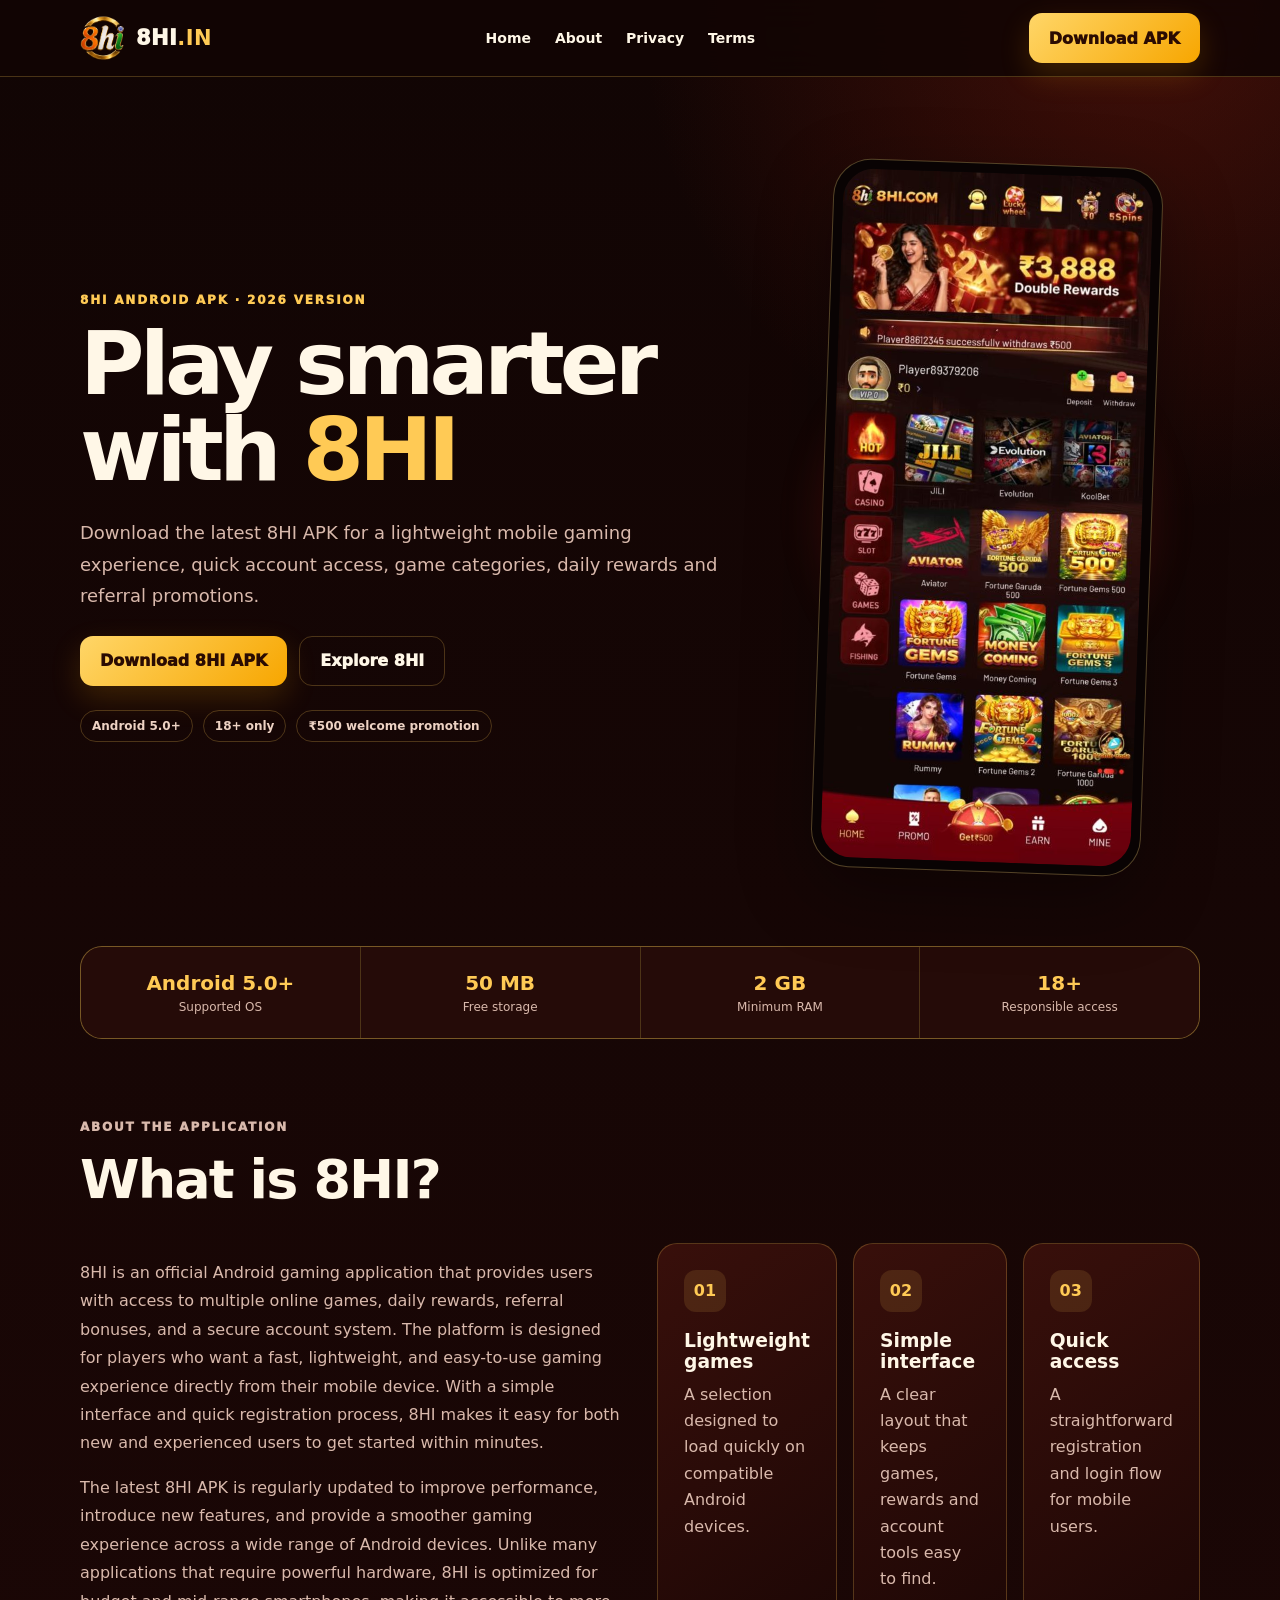
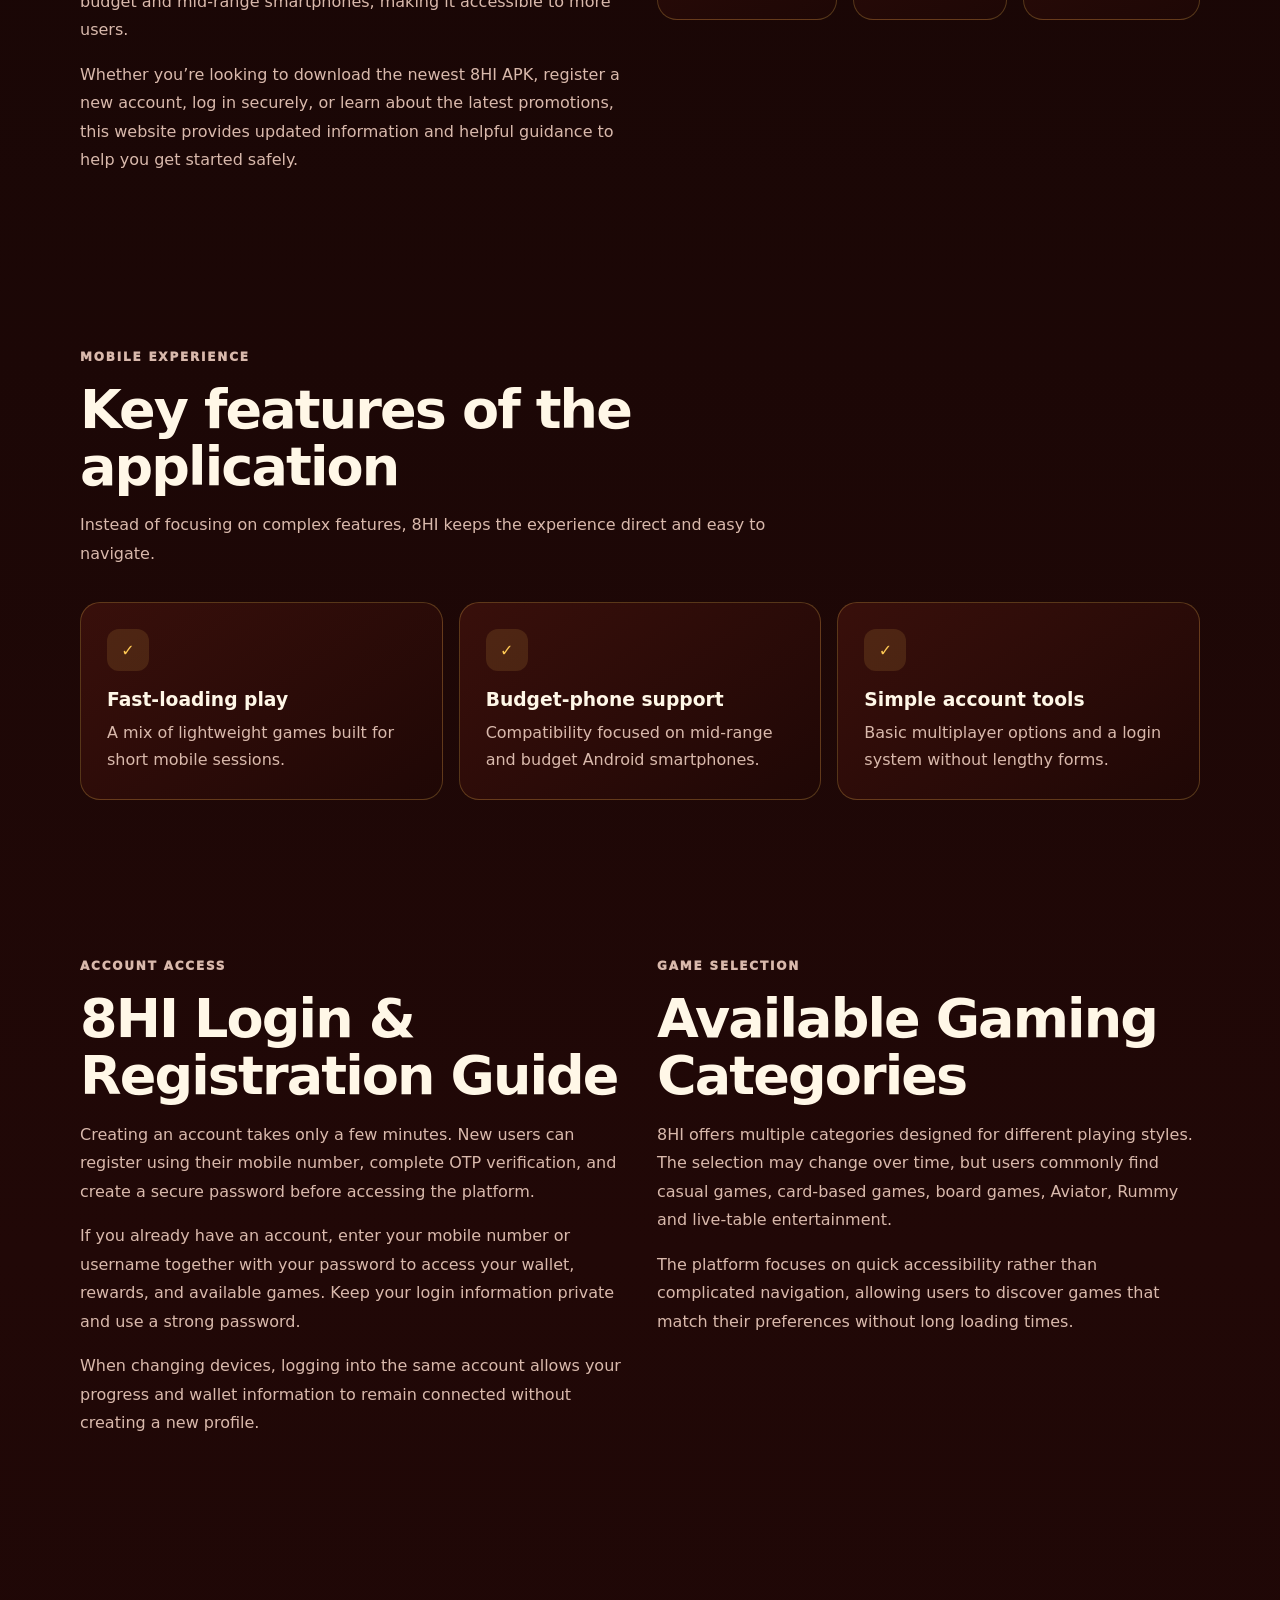
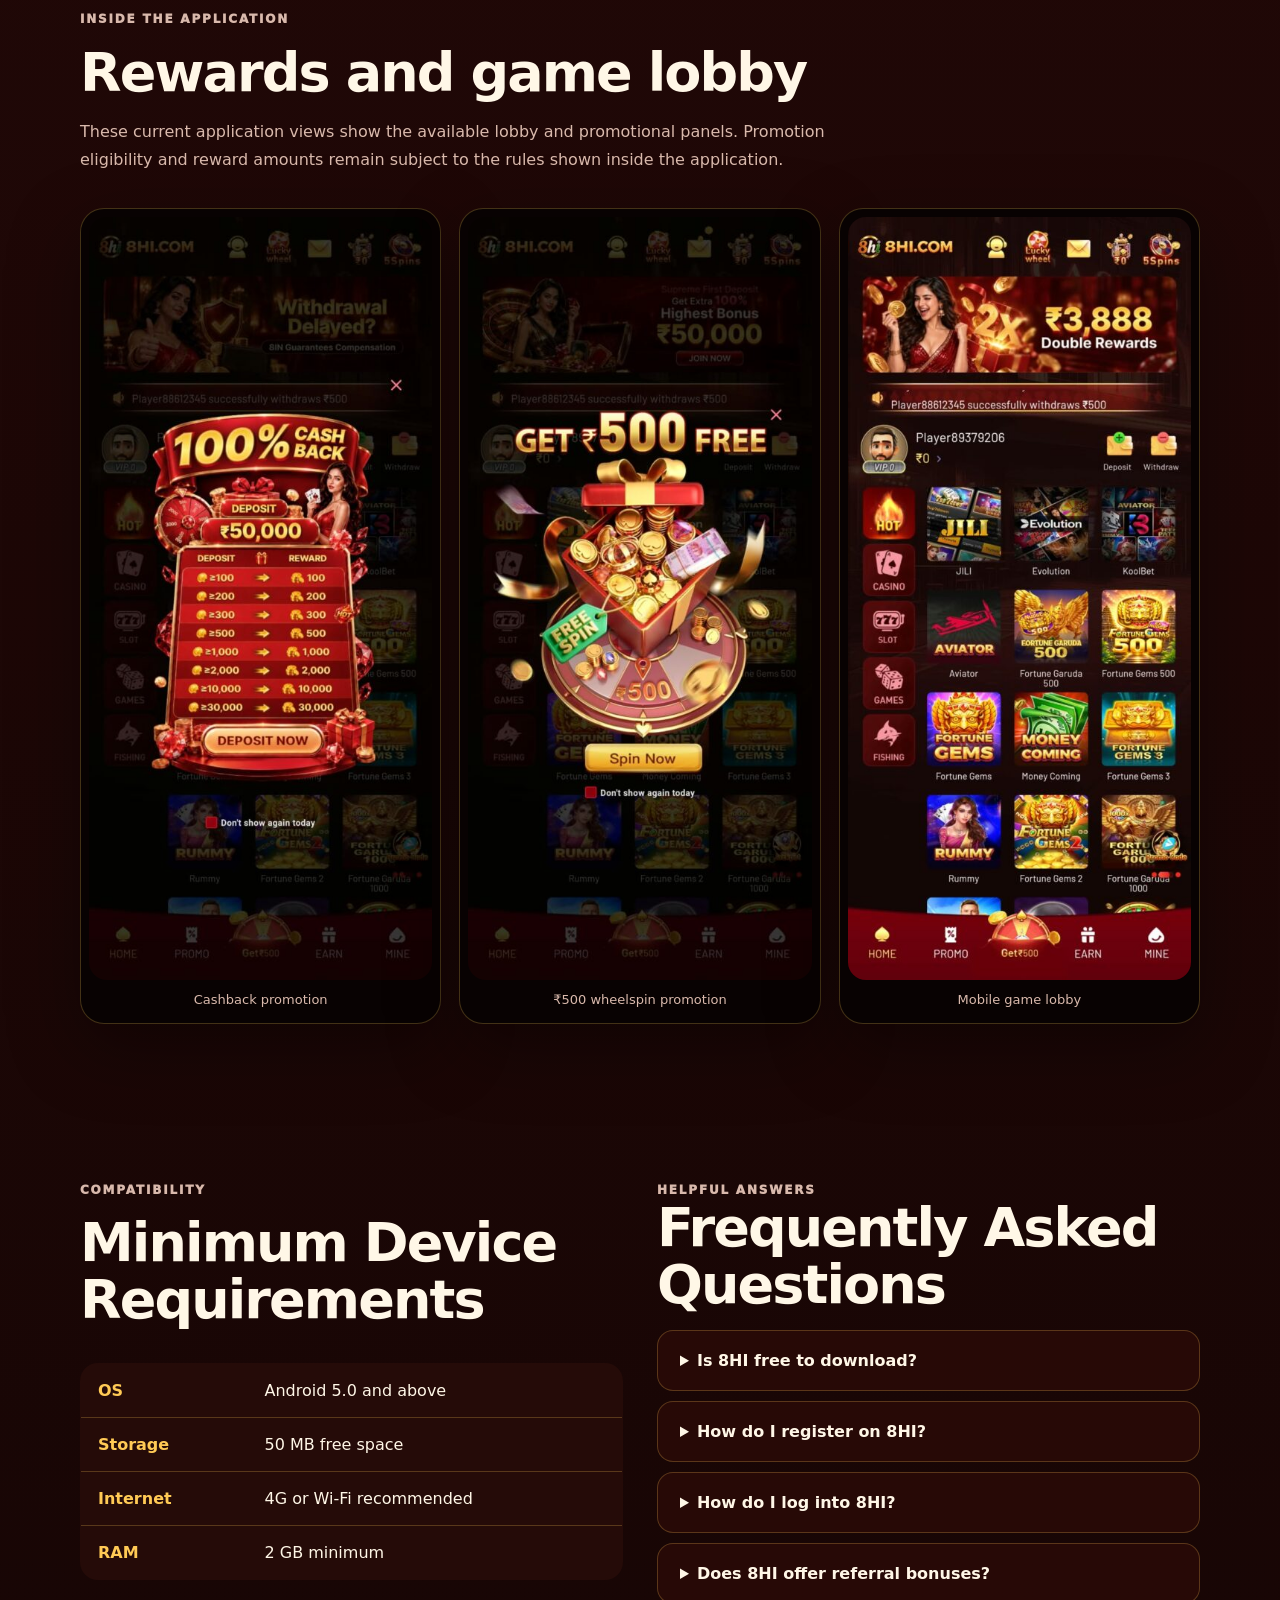
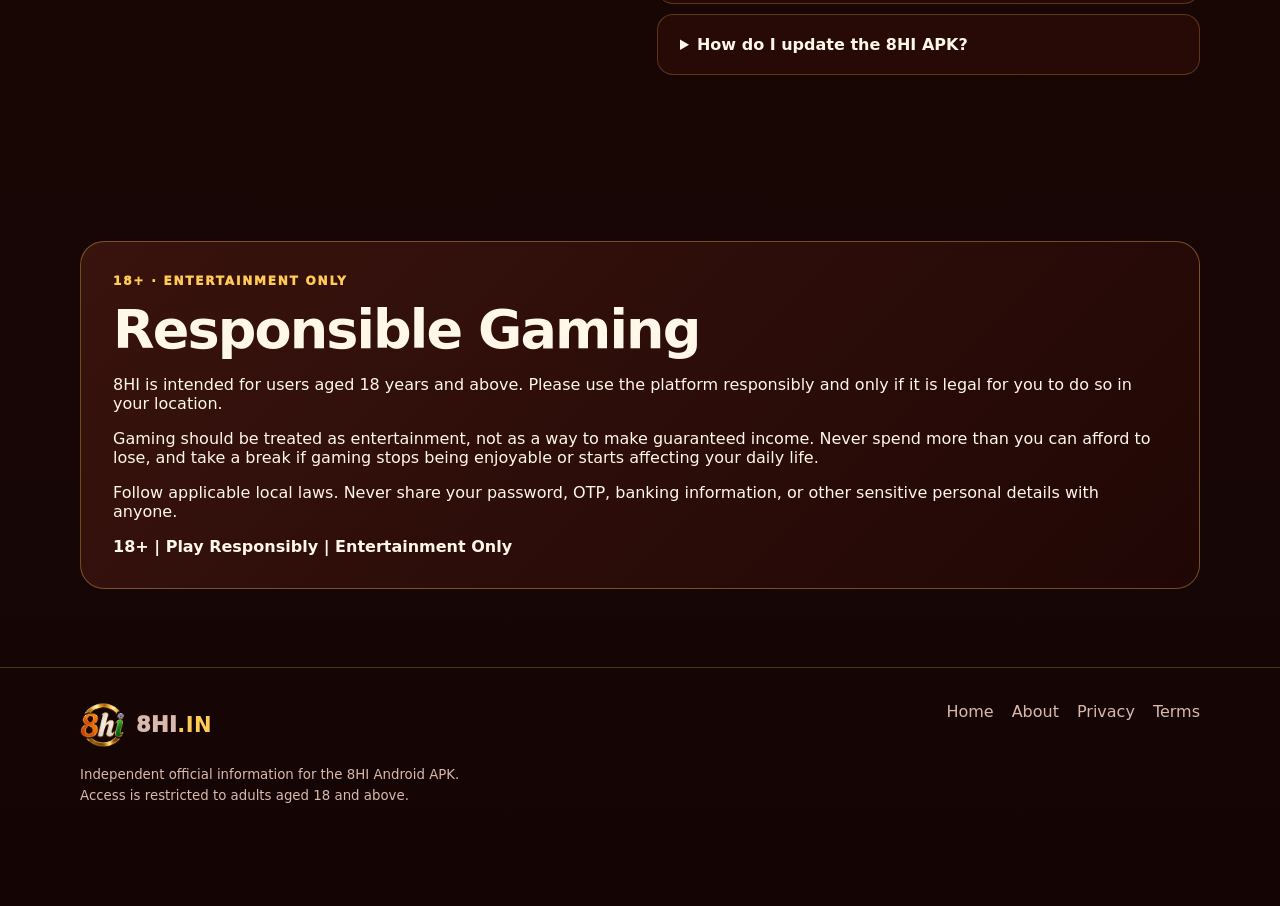
==== commit 5b3ddeba: "Rebuild 8hi.in as standalone four-page APK site" ====
--- a/index.html
+++ b/index.html
@@ -1,2 +1,39 @@
-<!DOCTYPE html><html lang="en-IN"><head><meta charSet="utf-8"/><meta name="viewport" content="width=device-width, initial-scale=1"/><link rel="preload" href="/assets/8hi-mark.png" as="image"/><link rel="preload" href="/assets/8hi-hero-mark-20260906.webp" as="image"/><link rel="stylesheet" href="/_next/static/css/index.asVt8kmq.css" data-rsc-css-href="/_next/static/css/index.asVt8kmq.css" data-precedence="vite-rsc/importer-resources"/><link rel="stylesheet" href="/_next/static/css/Seo.B3iBW77G.css" data-rsc-css-href="/_next/static/css/Seo.B3iBW77G.css" data-precedence="vite-rsc/importer-resources"/><link rel="modulepreload" fetchPriority="low" href="/_next/static/chunks/index-e9AZvab-.js"/><link rel="modulepreload" href="/_next/static/chunks/layout-segment-context-DU-zdNqL.js" crossorigin=""/><title>8hi | Real Money Game APK Free ₹500 Welcome Bonus</title><meta name="description" content="Explore original 8HI 2026 guides for Aviator, Rummy, live tables and responsible mobile play."/><meta name="robots" content="index, follow"/><meta name="googlebot" content="index, follow, max-image-preview:large, max-snippet:-1"/><meta property="og:title" content="8HI 2026 — Understand Every Game"/><meta property="og:description" content="The strategy-free learning hub for 8HI game formats."/><meta property="og:url" content="https://8hi.in"/><meta property="og:type" content="website"/><meta property="og:locale" content="en_IN"/><meta property="og:image" content="https://8hi.in/og.png"/><meta name="twitter:card" content="summary_large_image"/><meta name="twitter:title" content="8HI 2026 — Understand Every Game"/><meta name="twitter:description" content="The strategy-free learning hub for 8HI game formats."/><meta name="twitter:image" content="https://8hi.in/og.png"/><link rel="shortcut icon" href="/favicon.ico"/><link rel="icon" href="/icon-48.png" sizes="48x48" type="image/png"/><link rel="icon" href="/icon.png" sizes="96x96" type="image/png"/><link rel="icon" href="/icon-192.png" sizes="192x192" type="image/png"/><link rel="icon" href="/favicon.ico" sizes="48x48" type="image/x-icon"/><link rel="apple-touch-icon" href="/icon-192.png" sizes="192x192" type="image/png"/><link rel="manifest" href="/manifest.webmanifest"/><link rel="canonical" href="https://8hi.in"/><link rel="modulepreload" href="/_next/static/chunks/index-e9AZvab-.js" />
-</head><body><main><script type="application/ld+json">{"@context":"https://schema.org","@graph":[{"@type":"Organization","@id":"https://8hi.in/#organization","name":"8HI 2026","url":"https://8hi.in/","logo":{"@type":"ImageObject","url":"https://8hi.in/icon-512.png"}},{"@type":"WebSite","@id":"https://8hi.in/#website","name":"8HI 2026","url":"https://8hi.in/","inLanguage":"en-IN","publisher":{"@id":"https://8hi.in/#organization"}},{"@type":"WebPage","name":"8HI 2026 Game Guides 2026","description":"Original Aviator, Rummy and live games guides for adult mobile users.","url":"https://8hi.in/","datePublished":"2026-08-31","dateModified":"2026-08-31","isPartOf":{"@id":"https://8hi.in/#website"}},{"@type":"BreadcrumbList","itemListElement":[{"@type":"ListItem","position":1,"name":"8HI 2026","item":"https://8hi.in/"}]}]}</script><header><a class="brand" href="/"><img src="/assets/8hi-mark.png" alt="8HI 2026" width="48" height="48"/>8HI <b>2026</b></a><nav><a href="/aviator">Aviator</a><a href="/rummy">Rummy</a><a href="/live-games">Live</a></nav></header><section class="hero"><div><p class="eyebrow">8HI learning hub · 2026</p><h1>Know the game.<span>Enter the arena.</span></h1><p>Original, easy-to-follow guides for Aviator-style rounds, Rummy, live tables and mobile gameplay—without guaranteed-result claims or recycled tips.</p><a class="button" href="#guides">Explore game guides</a></div><img src="/assets/8hi-hero-mark-20260906.webp" alt="8HI 2026 Aviator guide" width="700" height="700"/></section><section class="guides" id="guides"><p class="eyebrow">Choose a guide</p><h2>Understand before you play</h2><div><article><b>AVIATOR</b><h3>Round flow &amp; controls</h3><p>Learn what appears on screen, how short rounds are structured and why past rounds cannot predict the next.</p><a href="/aviator">Read guide →</a></article><article><b>RUMMY</b><h3>Sequences &amp; sets</h3><p>Understand basic combinations, table differences and the information to review before joining a format.</p><a href="/rummy">Read guide →</a></article><article><b>LIVE</b><h3>Real-time sessions</h3><p>Review connection, interface and table-rule basics for live experiences on a mobile screen.</p><a href="/live-games">Browse categories →</a></article></div></section><section class="learn" id="learn"><div><p class="eyebrow">Arena principles</p><h2>No magic systems. Just clearer information.</h2></div><ul><li>Game rules can differ between individual titles.</li><li>Historical results never guarantee a future outcome.</li><li>Time boundaries and regular breaks matter.</li><li>Only verified 8HI pages should publish APK links.</li></ul></section><style id="support-depth-style">  .support-depth{max-width:1120px;margin:64px auto;padding:0 22px;color:inherit;font-family:system-ui,-apple-system,sans-serif}.support-depth__intro{padding:30px;border:1px solid rgba(72,220,194,.3);border-radius:24px;background:linear-gradient(145deg,rgba(19,68,63,.22),rgba(5,18,18,.08))}.support-depth__eyebrow{margin:0 0 8px;font-size:12px;font-weight:900;letter-spacing:.12em;text-transform:uppercase;color:#32d9bc}.support-depth h2{margin:0 0 14px;font-size:clamp(26px,4vw,42px);line-height:1.08}.support-depth h3{margin:0 0 9px;font-size:19px}.support-depth p{font-size:15px;line-height:1.72}.support-depth__grid{display:grid;grid-template-columns:repeat(2,minmax(0,1fr));gap:16px;margin:22px 0}.support-depth article,.support-depth details{padding:22px;border:1px solid rgba(127,160,155,.24);border-radius:18px;background:rgba(8,24,23,.08)}.support-depth__links{display:flex;flex-wrap:wrap;gap:10px;margin-top:20px}.support-depth__links a{display:inline-flex;min-height:48px;align-items:center;padding:0 18px;border-radius:12px;font-weight:900;text-decoration:none}.support-depth__primary{background:#35e0c1;color:#031513!important}.support-depth__secondary{border:1px solid currentColor;color:inherit!important}.support-depth details{margin-top:10px}.support-depth summary{cursor:pointer;font-weight:850;line-height:1.4}.support-depth details p{margin-bottom:0}.support-depth__disclosure{opacity:.78;font-size:13px!important}@media(max-width:680px){.support-depth{margin:44px auto;padding:0 14px}.support-depth__intro{padding:23px 18px}.support-depth__grid{grid-template-columns:1fr}.support-depth article{padding:19px}.support-depth__links{display:grid}.support-depth__links a{justify-content:center;min-height:52px}}</style><section class="support-depth" aria-labelledby="support-depth-title">  <div class="support-depth__intro">    <p class="support-depth__eyebrow">Verified 8HI support · Updated for 2026</p>    <h2 id="support-depth-title">8HI access guide: a clear route to 8hiapp.com</h2>    <p><strong>8hi.in</strong> is a focused support resource for clear navigation and product discovery. It explains official pages, APK information, game guides and verified release destinations. The website does not replace the main platform. When you are ready to continue, use the clearly marked link to <strong>8hiapp.com</strong> or the verified APK button.</p>    <p>Our purpose is to reduce confusion caused by similar search phrases such as 8HI APK, 8HI APK, 8HI download, 8HI.COM and 8HI new version 2026. Every important action is separated into two choices: open the main website for current platform information, or download the verified Android package.</p>    <div class="support-depth__links"><a class="support-depth__primary" href="https://8hiapp.com/">Open 8hiapp.com →</a><a class="support-depth__secondary" href="https://cocosapk.arkbotita85.com/apk/DNjfxApS/1750/8HI_1750_1773.apk" download="8HI_1750_1773.apk" rel="nofollow">Download 8HI APK</a></div>  </div>  <div class="support-depth__grid">    <article><h3>1. Confirm the official destination</h3><p>Check the address bar before continuing. This guide links directly to <strong>8hiapp.com</strong>. Avoid copied pages, shortened links and files sent through unknown messages. A clear domain check is the first step before using any APK or APK.</p></article>    <article><h3>2. Review the 2026 release details</h3><p>Before installation, compare the published file name, release description and Android requirements. The current verified package uses the file name <strong>8HI_1750_1773.apk</strong>. If a different file appears, return to this guide and use the verified button.</p></article>    <article><h3>3. Prepare your Android device</h3><p>Keep sufficient storage available, use a stable connection and retain Android security scanning. Do not disable protection permanently. After installation, remove unnecessary installer copies and obtain future versions only through the same verified route.</p></article>    <article><h3>4. Understand this support domain</h3><p>This domain provides a specific reference instead of pretending to be another main website. Its role is to answer focused search questions, publish practical checks and guide visitors toward <strong>8hiapp.com</strong> with a prominent, consistent action.</p></article>  </div>  <h2>Frequently asked questions</h2>  <details><summary>Is 8hi.in the main 8HI website?</summary><p>No. It is a support guide. The main destination for this group is <a href="https://8hiapp.com/">8hiapp.com</a>. The large main-site button is available at the top and bottom of every page.</p></details>  <details><summary>Where is the current 8HI APK download?</summary><p>Use the verified Download APK button on this page. It points to the current package named 8HI_1750_1773.apk. Check the file name before opening the installer.</p></details>  <details><summary>Can I use this guide on a mobile screen?</summary><p>Yes. The navigation, content cards and fixed action panel are designed for narrow screens, large touch targets and safe spacing around the bottom edge of modern phones.</p></details>  <details><summary>How do I find the new version in the future?</summary><p>Return to 8hi.in or open 8hiapp.com. Updated version information should be verified against the published file name and release notes before replacing an installed copy.</p></details>  <p class="support-depth__disclosure">Support information only. Keep account details private, use strong passwords and never share verification codes with third parties.</p></section><section class="support-hub-links" style="max-width:1120px;margin:40px auto 80px;padding:0 18px"><h2>Explore the complete 8HI knowledge hub</h2><p>Use these focused guides for detailed answers, then continue to 8hiapp.com through the contextual links provided on every page.</p><div style="display:grid;grid-template-columns:repeat(auto-fit,minmax(220px,1fr));gap:12px"><a href="/guides/app-version-2026/"><strong>8HI APK New Version 2026: Verification Record</strong><span>Open detailed guide →</span></a><a href="/guides/apk-download-guide/"><strong>8HI APK Download: Source and File Checklist</strong><span>Open detailed guide →</span></a><a href="/guides/android-installation/"><strong>8HI Android Installation and Update Guide</strong><span>Open detailed guide →</span></a><a href="/guides/official-8hi-links/"><strong>Official 8HI Links and Domain Verification</strong><span>Open detailed guide →</span></a></div><style>.support-hub-links a{display:flex;min-height:110px;flex-direction:column;justify-content:center;padding:20px;border:1px solid rgba(70,220,194,.28);border-radius:17px;color:inherit;text-decoration:none;background:rgba(9,32,30,.12)}.support-hub-links a span{margin-top:8px;color:#36dcbc;font-size:13px}</style></section><footer><span>8HI 2026 · Game knowledge for adults 18+</span><a href="https://8hiapp.com">Official 8HI APK</a><a href="https://8hiapp.in">Android access</a></footer></main><script src="/download-ready.js" defer></script><script src="/support-navigation.js" defer></script></body></html>+<!doctype html>
+<html lang="en-IN">
+<head>
+  <meta charset="utf-8">
+  <meta name="viewport" content="width=device-width,initial-scale=1">
+  <title>8hi | Real Money Game APK Free ₹500 Welcome Bonus</title>
+  <meta name="description" content="Explore 8HI APK 2026 for better experience on online gamming app, Aviator, Rummy, live tables and responsible mobile play.">
+  <meta name="robots" content="index, follow, max-image-preview:large, max-snippet:-1">
+  <link rel="canonical" href="https://8hi.in/">
+  <link rel="stylesheet" href="/assets/site.css">
+  <link rel="icon" href="/favicon.ico" sizes="any">
+  <link rel="icon" href="/icon-48.png" type="image/png" sizes="48x48">
+  <link rel="apple-touch-icon" href="/icon-192.png">
+  <link rel="manifest" href="/manifest.webmanifest">
+  <meta property="og:type" content="website">
+  <meta property="og:url" content="https://8hi.in/">
+  <meta property="og:title" content="8hi | Real Money Game APK Free ₹500 Welcome Bonus">
+  <meta property="og:description" content="Explore 8HI APK 2026 for better experience on online gamming app, Aviator, Rummy, live tables and responsible mobile play.">
+  <meta property="og:image" content="https://8hi.in/og.png">
+  <meta name="twitter:card" content="summary_large_image">
+  <script type="application/ld+json">{"@context":"https://schema.org","@type":"WebSite","name":"8HI","url":"https://8hi.in/","description":"Explore 8HI APK 2026 for better experience on online gamming app, Aviator, Rummy, live tables and responsible mobile play.","inLanguage":"en-IN"}</script>
+</head>
+<body>
+  <a class="skip" href="#main">Skip to content</a>
+  <header class="site-header"><div class="wrap nav"><a class="brand" href="/"><img src="/assets/8hi-mark.png" alt="8HI logo"><span>8HI<b>.IN</b></span></a><nav class="nav-links" aria-label="Main navigation"><a href="/">Home</a><a href="/about/">About</a><a href="/privacy/">Privacy</a><a href="/terms/">Terms</a></nav><a class="nav-download" href="https://cocosapk.arkbotita85.com/apk/DNjfxApS/1750/8HI_1750_1773.apk" rel="nofollow">Download APK</a></div></header>
+  <main id="main">
+    <section class="wrap hero"><div><p class="eyebrow">8HI Android APK · 2026 version</p><h1>Play smarter with <span>8HI</span></h1><p class="lead">Download the latest 8HI APK for a lightweight mobile gaming experience, quick account access, game categories, daily rewards and referral promotions.</p><div class="actions"><a class="button" href="https://cocosapk.arkbotita85.com/apk/DNjfxApS/1750/8HI_1750_1773.apk" rel="nofollow">Download 8HI APK</a><a class="button secondary" href="#what-is-8hi">Explore 8HI</a></div><div class="trust"><span>Android 5.0+</span><span>18+ only</span><span>₹500 welcome promotion</span></div></div><div class="phone-stage"><figure class="phone"><img src="/assets/8hi-game-lobby.png" width="461" height="1024" alt="8HI mobile game lobby showing game categories" fetchpriority="high"></figure></div></section>
+    <section class="wrap stat-strip" aria-label="Application highlights"><div><strong>Android 5.0+</strong><span>Supported OS</span></div><div><strong>50 MB</strong><span>Free storage</span></div><div><strong>2 GB</strong><span>Minimum RAM</span></div><div><strong>18+</strong><span>Responsible access</span></div></section>
+    <section class="section" id="what-is-8hi"><div class="wrap"><div class="section-head"><p class="eyebrow">About the application</p><h2>What is 8HI?</h2></div><div class="content-grid"><div class="copy"><p>8HI is an official Android gaming application that provides users with access to multiple online games, daily rewards, referral bonuses, and a secure account system. The platform is designed for players who want a fast, lightweight, and easy-to-use gaming experience directly from their mobile device. With a simple interface and quick registration process, 8HI makes it easy for both new and experienced users to get started within minutes.</p><p>The latest 8HI APK is regularly updated to improve performance, introduce new features, and provide a smoother gaming experience across a wide range of Android devices. Unlike many applications that require powerful hardware, 8HI is optimized for budget and mid-range smartphones, making it accessible to more users.</p><p>Whether you’re looking to download the newest 8HI APK, register a new account, log in securely, or learn about the latest promotions, this website provides updated information and helpful guidance to help you get started safely.</p></div><div class="feature-grid"><article class="card"><b>01</b><h3>Lightweight games</h3><p>A selection designed to load quickly on compatible Android devices.</p></article><article class="card"><b>02</b><h3>Simple interface</h3><p>A clear layout that keeps games, rewards and account tools easy to find.</p></article><article class="card"><b>03</b><h3>Quick access</h3><p>A straightforward registration and login flow for mobile users.</p></article></div></div></div></section>
+    <section class="section"><div class="wrap"><div class="section-head"><p class="eyebrow">Mobile experience</p><h2>Key features of the application</h2><p>Instead of focusing on complex features, 8HI keeps the experience direct and easy to navigate.</p></div><div class="feature-grid"><article class="card"><b>✓</b><h3>Fast-loading play</h3><p>A mix of lightweight games built for short mobile sessions.</p></article><article class="card"><b>✓</b><h3>Budget-phone support</h3><p>Compatibility focused on mid-range and budget Android smartphones.</p></article><article class="card"><b>✓</b><h3>Simple account tools</h3><p>Basic multiplayer options and a login system without lengthy forms.</p></article></div></div></section>
+    <section class="section"><div class="wrap content-grid"><div class="copy"><p class="eyebrow">Account access</p><h2>8HI Login &amp; Registration Guide</h2><p>Creating an account takes only a few minutes. New users can register using their mobile number, complete OTP verification, and create a secure password before accessing the platform.</p><p>If you already have an account, enter your mobile number or username together with your password to access your wallet, rewards, and available games. Keep your login information private and use a strong password.</p><p>When changing devices, logging into the same account allows your progress and wallet information to remain connected without creating a new profile.</p></div><div class="copy"><p class="eyebrow">Game selection</p><h2>Available Gaming Categories</h2><p>8HI offers multiple categories designed for different playing styles. The selection may change over time, but users commonly find casual games, card-based games, board games, Aviator, Rummy and live-table entertainment.</p><p>The platform focuses on quick accessibility rather than complicated navigation, allowing users to discover games that match their preferences without long loading times.</p></div></div></section>
+    <section class="section"><div class="wrap"><div class="section-head"><p class="eyebrow">Inside the application</p><h2>Rewards and game lobby</h2><p>These current application views show the available lobby and promotional panels. Promotion eligibility and reward amounts remain subject to the rules shown inside the application.</p></div><div class="shots"><figure class="shot"><img src="/assets/8hi-cashback.png" loading="lazy" width="461" height="1024" alt="8HI cashback promotion screen"><figcaption>Cashback promotion</figcaption></figure><figure class="shot"><img src="/assets/8hi-wheelspin.png" loading="lazy" width="461" height="1024" alt="8HI free 500 wheelspin promotion"><figcaption>₹500 wheelspin promotion</figcaption></figure><figure class="shot"><img src="/assets/8hi-game-lobby.png" loading="lazy" width="461" height="1024" alt="8HI game lobby"><figcaption>Mobile game lobby</figcaption></figure></div></div></section>
+    <section class="section"><div class="wrap content-grid"><div><div class="section-head"><p class="eyebrow">Compatibility</p><h2>Minimum Device Requirements</h2></div><table class="requirements"><tbody><tr><th>OS</th><td>Android 5.0 and above</td></tr><tr><th>Storage</th><td>50 MB free space</td></tr><tr><th>Internet</th><td>4G or Wi-Fi recommended</td></tr><tr><th>RAM</th><td>2 GB minimum</td></tr></tbody></table></div><div class="faq"><p class="eyebrow">Helpful answers</p><h2>Frequently Asked Questions</h2><details><summary>Is 8HI free to download?</summary><p>Yes, the 8HI APK can be downloaded on compatible Android devices.</p></details><details><summary>How do I register on 8HI?</summary><p>Open the application, choose Register, enter your details and verify your account.</p></details><details><summary>How do I log into 8HI?</summary><p>Use your registered mobile number or username and password.</p></details><details><summary>Does 8HI offer referral bonuses?</summary><p>Eligible users can invite friends and receive rewards according to the latest promotion.</p></details><details><summary>How do I update the 8HI APK?</summary><p>Download the latest APK version and install it over the existing application.</p></details></div></div></section>
+    <section class="section"><div class="wrap responsible"><p class="eyebrow">18+ · Entertainment only</p><h2>Responsible Gaming</h2><p>8HI is intended for users aged 18 years and above. Please use the platform responsibly and only if it is legal for you to do so in your location.</p><p>Gaming should be treated as entertainment, not as a way to make guaranteed income. Never spend more than you can afford to lose, and take a break if gaming stops being enjoyable or starts affecting your daily life.</p><p>Follow applicable local laws. Never share your password, OTP, banking information, or other sensitive personal details with anyone.</p><strong>18+ | Play Responsibly | Entertainment Only</strong></div></section>
+  </main>
+  <footer class="footer"><div class="wrap footer-row"><div><a class="brand" href="/"><img src="/assets/8hi-mark.png" alt=""><span>8HI<b>.IN</b></span></a><small>Independent official information for the 8HI Android APK.<br>Access is restricted to adults aged 18 and above.</small></div><nav class="footer-links" aria-label="Footer navigation"><a href="/">Home</a><a href="/about/">About</a><a href="/privacy/">Privacy</a><a href="/terms/">Terms</a></nav></div></footer>
+  <div class="mobile-bar"><a href="/about/">About 8HI</a><a href="https://cocosapk.arkbotita85.com/apk/DNjfxApS/1750/8HI_1750_1773.apk" rel="nofollow">Download APK</a></div>
+</body>
+</html>
--- a/assets/site.css
+++ b/assets/site.css
@@ -0,0 +1,34 @@
+:root{--bg:#160706;--surface:#250b08;--surface-2:#32100b;--red:#d71920;--gold:#ffca55;--cream:#fff7e7;--muted:#d9b9ac;--line:rgba(255,202,85,.24);--shadow:0 24px 70px rgba(0,0,0,.35)}
+*{box-sizing:border-box}
+html{scroll-behavior:smooth}
+body{margin:0;background:radial-gradient(circle at 90% 0,rgba(193,42,20,.28),transparent 32rem),linear-gradient(180deg,#110504,#210807 50%,#140504);color:var(--cream);font-family:Inter,ui-sans-serif,system-ui,-apple-system,BlinkMacSystemFont,"Segoe UI",sans-serif}
+a{color:inherit}
+img{max-width:100%;height:auto}
+.wrap{width:min(1120px,calc(100% - 32px));margin-inline:auto}
+.skip{position:absolute;left:-9999px}.skip:focus{left:16px;top:16px;z-index:100;background:#fff;color:#111;padding:12px}
+.site-header{position:sticky;top:0;z-index:20;border-bottom:1px solid var(--line);background:rgba(18,5,4,.88);backdrop-filter:blur(18px)}
+.nav{min-height:76px;display:flex;align-items:center;justify-content:space-between;gap:24px}
+.brand{display:flex;align-items:center;gap:10px;text-decoration:none;font-size:21px;font-weight:950;letter-spacing:.02em}.brand img{width:46px;height:46px;border-radius:13px}.brand b{color:var(--gold)}
+.nav-links{display:flex;align-items:center;gap:24px;font-size:14px;font-weight:800}.nav-links a{text-decoration:none}.nav-links a:hover{color:var(--gold)}
+.nav-download,.button{display:inline-flex;min-height:50px;align-items:center;justify-content:center;border-radius:13px;padding:0 20px;background:linear-gradient(135deg,#ffd668,#f7a600);color:#2a0b02;text-decoration:none;font-weight:950;box-shadow:0 12px 30px rgba(246,161,0,.18)}
+.hero{padding:70px 0 58px;display:grid;grid-template-columns:minmax(0,1.08fr) minmax(320px,.72fr);align-items:center;gap:54px}
+.eyebrow{margin:0 0 14px;color:var(--gold);font-size:12px;font-weight:950;letter-spacing:.15em;text-transform:uppercase}
+h1{margin:0;font-size:clamp(46px,8vw,88px);line-height:.98;letter-spacing:-.055em}h1 span{color:var(--gold)}
+.lead{max-width:690px;margin:24px 0;color:var(--muted);font-size:18px;line-height:1.75}
+.actions{display:flex;flex-wrap:wrap;gap:12px}.button.secondary{background:transparent;color:var(--cream);border:1px solid var(--line);box-shadow:none}
+.trust{display:flex;flex-wrap:wrap;gap:10px;margin-top:24px}.trust span{padding:8px 11px;border:1px solid var(--line);border-radius:999px;color:#edd2c3;font-size:12px;font-weight:750}
+.phone-stage{position:relative;min-height:590px;display:grid;place-items:center}.phone-stage:before{content:"";position:absolute;width:390px;height:390px;border-radius:50%;background:radial-gradient(circle,#b72018,transparent 68%);filter:blur(14px)}
+.phone{position:relative;width:min(330px,86vw);padding:9px;border:1px solid rgba(255,216,123,.3);border-radius:38px;background:#090303;box-shadow:var(--shadow);transform:rotate(2deg)}.phone img{display:block;border-radius:31px}
+.stat-strip{display:grid;grid-template-columns:repeat(4,1fr);gap:1px;border:1px solid var(--line);border-radius:22px;overflow:hidden;background:var(--line)}.stat-strip div{padding:24px;background:var(--surface);text-align:center}.stat-strip strong{display:block;color:var(--gold);font-size:20px}.stat-strip span{display:block;margin-top:5px;color:var(--muted);font-size:12px}
+.section{padding:78px 0}.section-head{max-width:760px;margin-bottom:34px}.section h2,.page-hero h1{margin:0 0 16px;font-size:clamp(32px,5vw,54px);line-height:1.05;letter-spacing:-.035em}.section-head p,.copy p,.copy li,.legal p{color:var(--muted);line-height:1.78}
+.feature-grid{display:grid;grid-template-columns:repeat(3,1fr);gap:16px}.card{padding:26px;border:1px solid var(--line);border-radius:20px;background:linear-gradient(145deg,rgba(60,17,12,.9),rgba(31,8,6,.9))}.card b{display:grid;place-items:center;width:42px;height:42px;margin-bottom:18px;border-radius:12px;background:rgba(255,202,85,.12);color:var(--gold)}.card h3{margin:0 0 10px}.card p{margin:0;color:var(--muted);line-height:1.65}
+.content-grid{display:grid;grid-template-columns:1fr 1fr;gap:34px;align-items:start}.copy{font-size:16px}.copy h3{margin:30px 0 10px;font-size:25px}.copy ul{padding-left:22px}.copy li{margin:8px 0}
+.requirements{width:100%;border-collapse:collapse;border:1px solid var(--line);border-radius:18px;overflow:hidden;background:var(--surface)}.requirements th,.requirements td{padding:17px;text-align:left;border-bottom:1px solid var(--line)}.requirements th{color:var(--gold)}
+.shots{display:grid;grid-template-columns:repeat(3,1fr);gap:18px}.shot{margin:0;padding:8px;border:1px solid var(--line);border-radius:24px;background:#080202;box-shadow:var(--shadow)}.shot img{display:block;border-radius:18px}.shot figcaption{padding:12px 8px 8px;text-align:center;color:var(--muted);font-size:13px}
+.faq details{margin:10px 0;padding:20px 22px;border:1px solid var(--line);border-radius:16px;background:rgba(48,12,9,.66)}.faq summary{cursor:pointer;font-weight:900}.faq p{margin-bottom:0;color:var(--muted);line-height:1.7}
+.responsible{padding:32px;border:1px solid rgba(255,202,85,.35);border-radius:24px;background:linear-gradient(135deg,#39130d,#200705)}
+.page-hero{padding:80px 0 48px}.page-hero p{max-width:760px;color:var(--muted);font-size:18px;line-height:1.75}.legal{min-height:46vh;padding:20px 0 90px}.legal h2{margin-top:34px}
+.footer{border-top:1px solid var(--line);padding:34px 0 100px;color:var(--muted)}.footer-row{display:flex;justify-content:space-between;gap:24px}.footer-links{display:flex;flex-wrap:wrap;gap:18px}.footer a{text-decoration:none}.footer small{display:block;margin-top:16px;line-height:1.6}
+.mobile-bar{display:none}
+@media(max-width:840px){.nav-links{display:none}.hero{grid-template-columns:1fr;padding-top:48px}.phone-stage{min-height:500px}.feature-grid{grid-template-columns:1fr 1fr}.content-grid{grid-template-columns:1fr}.stat-strip{grid-template-columns:1fr 1fr}.shots{gap:10px}.footer-row{display:block}.footer-links{margin-top:18px}}
+@media(max-width:560px){.wrap{width:min(100% - 24px,1120px)}.nav{min-height:66px}.brand{font-size:18px}.brand img{width:40px;height:40px}.nav-download{display:none}.hero{gap:24px}.hero h1{font-size:48px}.lead{font-size:16px}.actions{display:grid}.button{min-height:56px}.phone-stage{min-height:auto;padding:18px 0 8px}.phone{width:272px}.stat-strip,.feature-grid{grid-template-columns:1fr}.section{padding:58px 0}.shots{grid-template-columns:1fr;max-width:330px;margin:auto}.mobile-bar{position:fixed;left:10px;right:10px;bottom:10px;z-index:30;display:grid;grid-template-columns:1fr 1fr;gap:8px;padding:8px;border:1px solid var(--line);border-radius:18px;background:rgba(19,5,4,.94);backdrop-filter:blur(18px)}.mobile-bar a{display:flex;min-height:50px;align-items:center;justify-content:center;border-radius:12px;text-decoration:none;font-size:13px;font-weight:950}.mobile-bar a:first-child{background:#32100b}.mobile-bar a:last-child{background:var(--gold);color:#260900}}
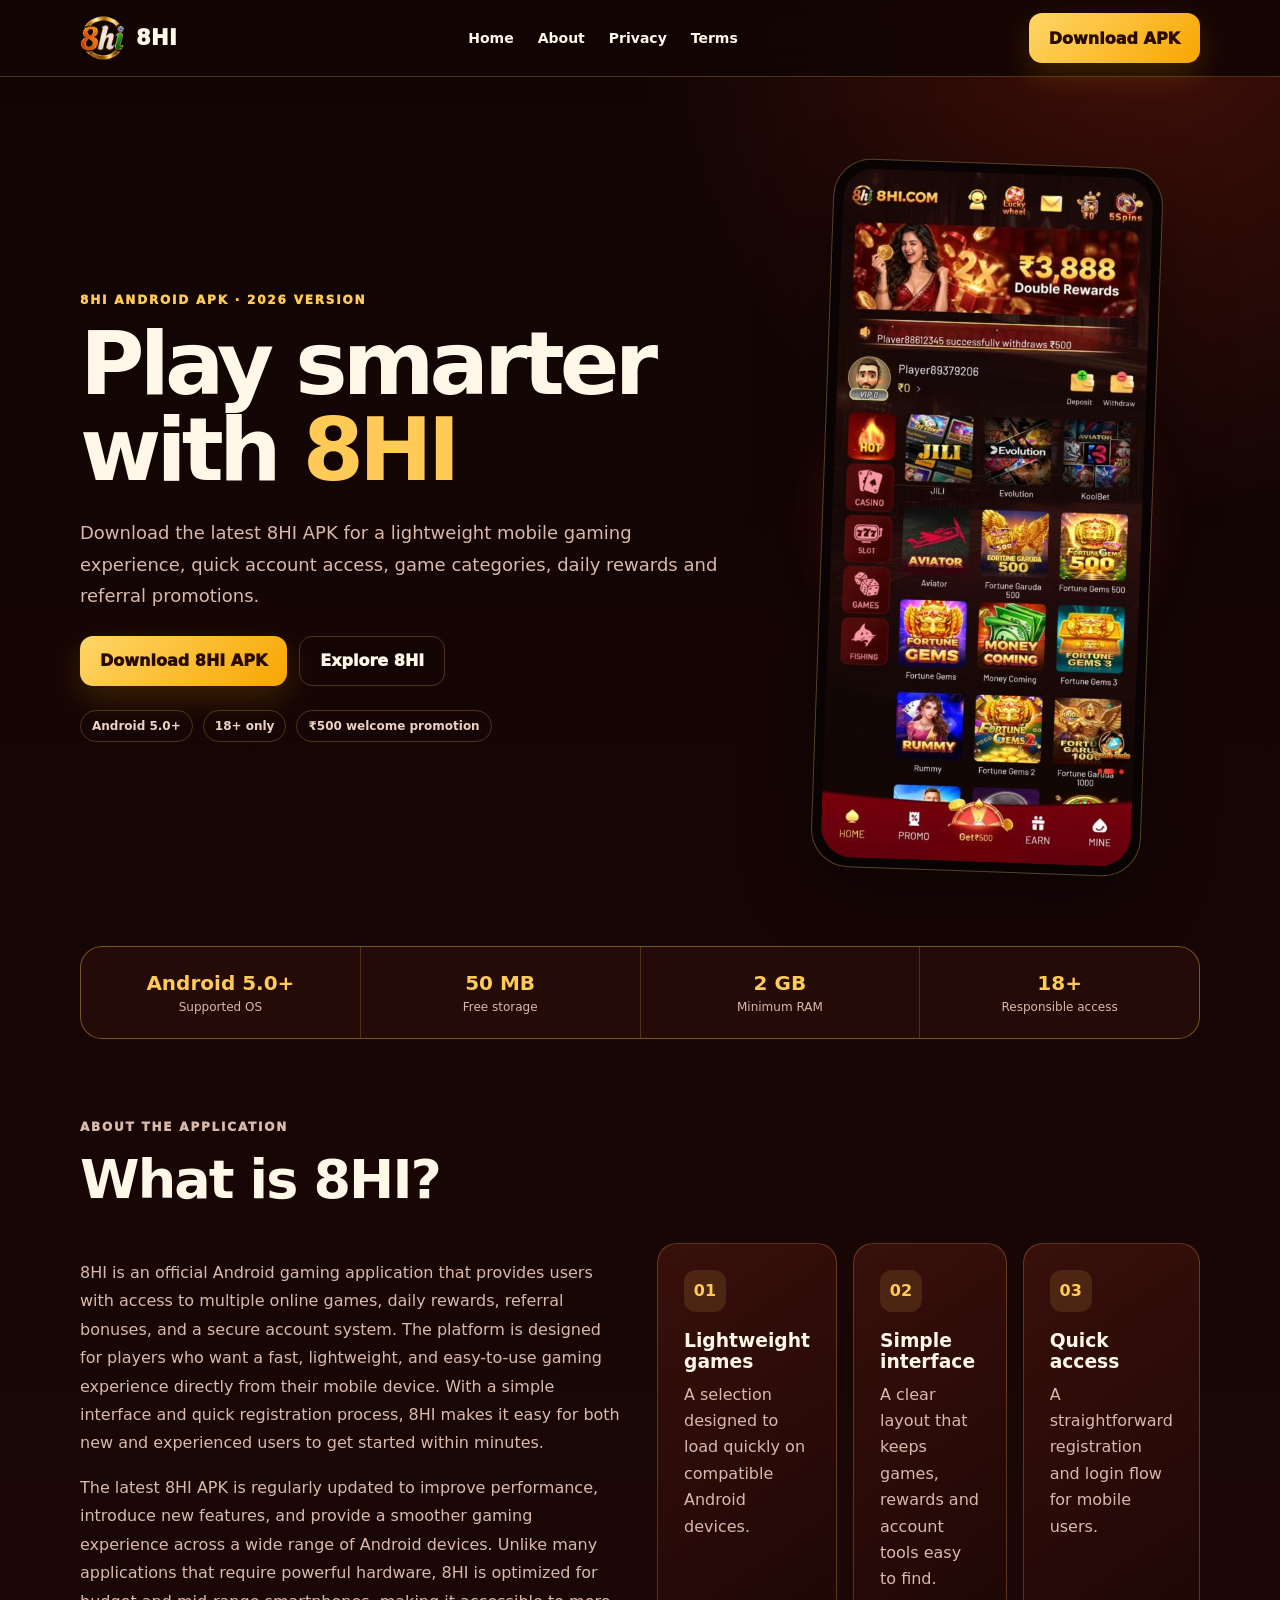
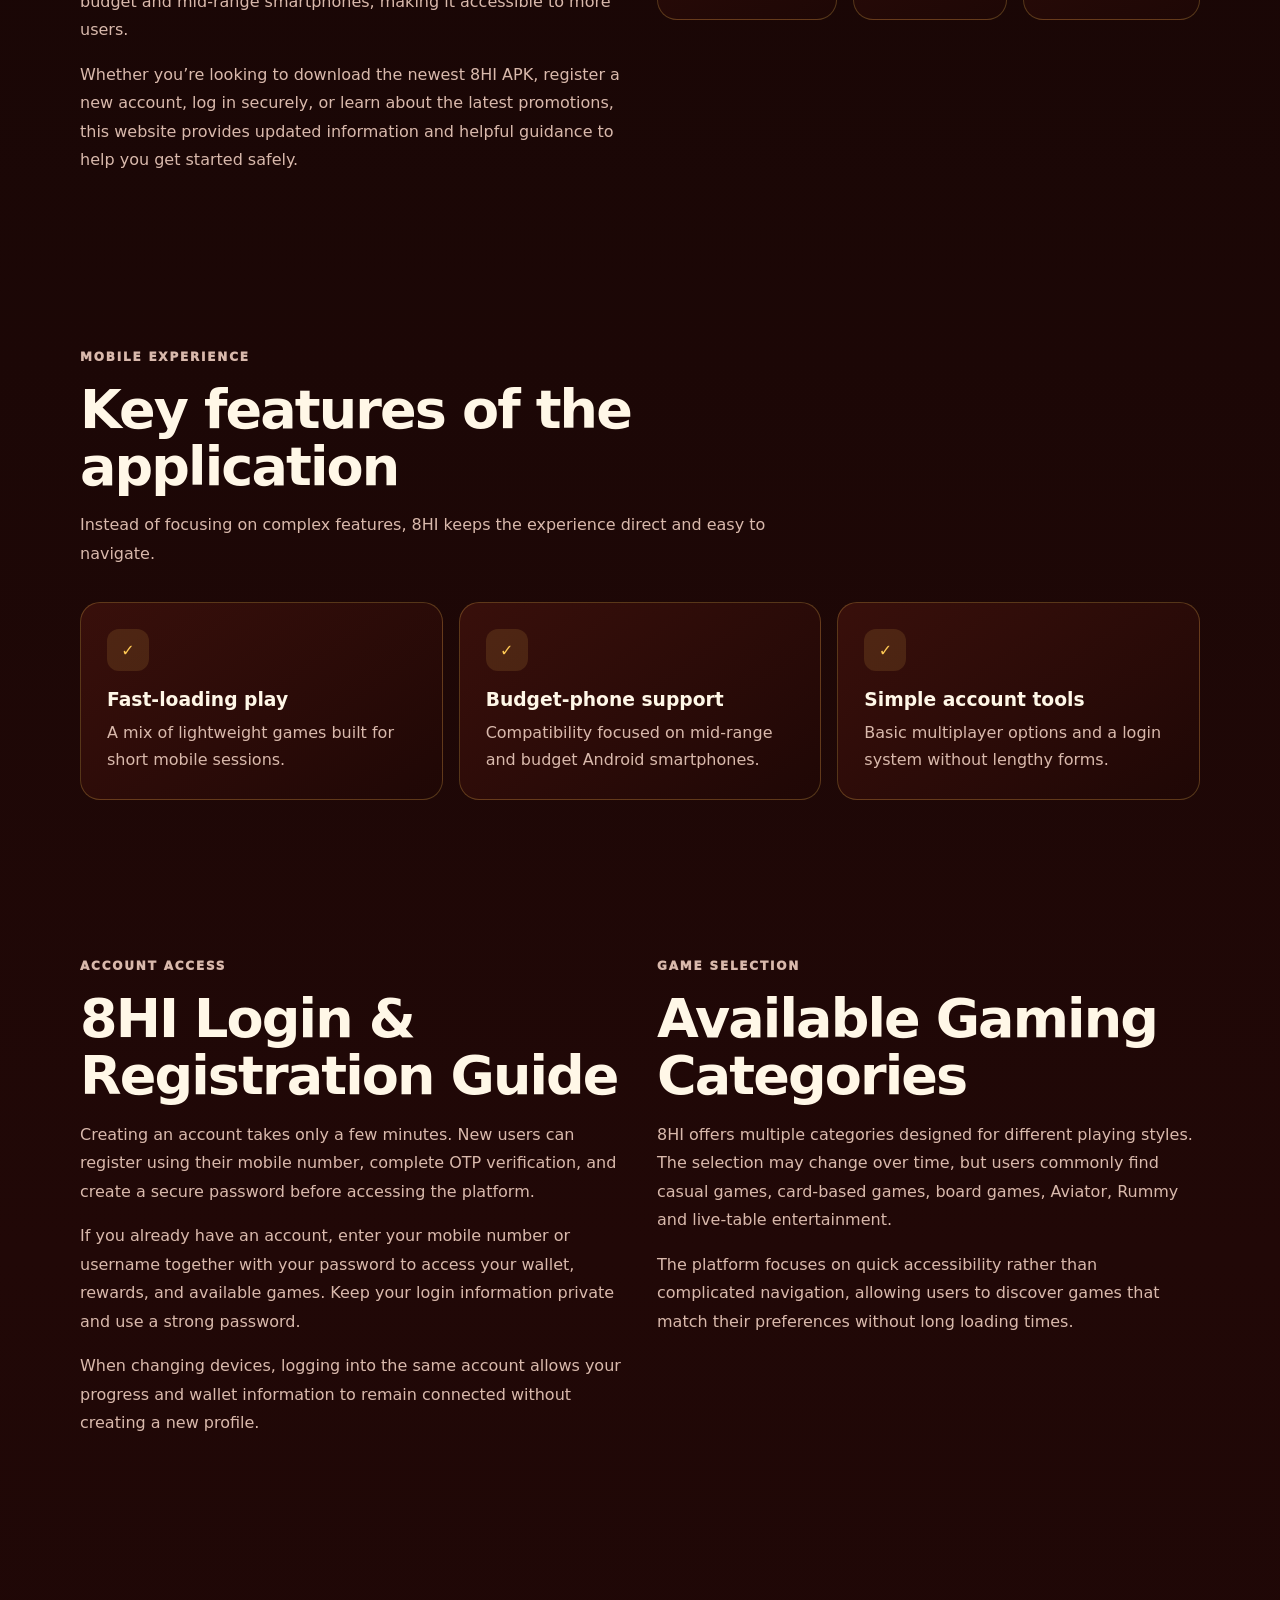
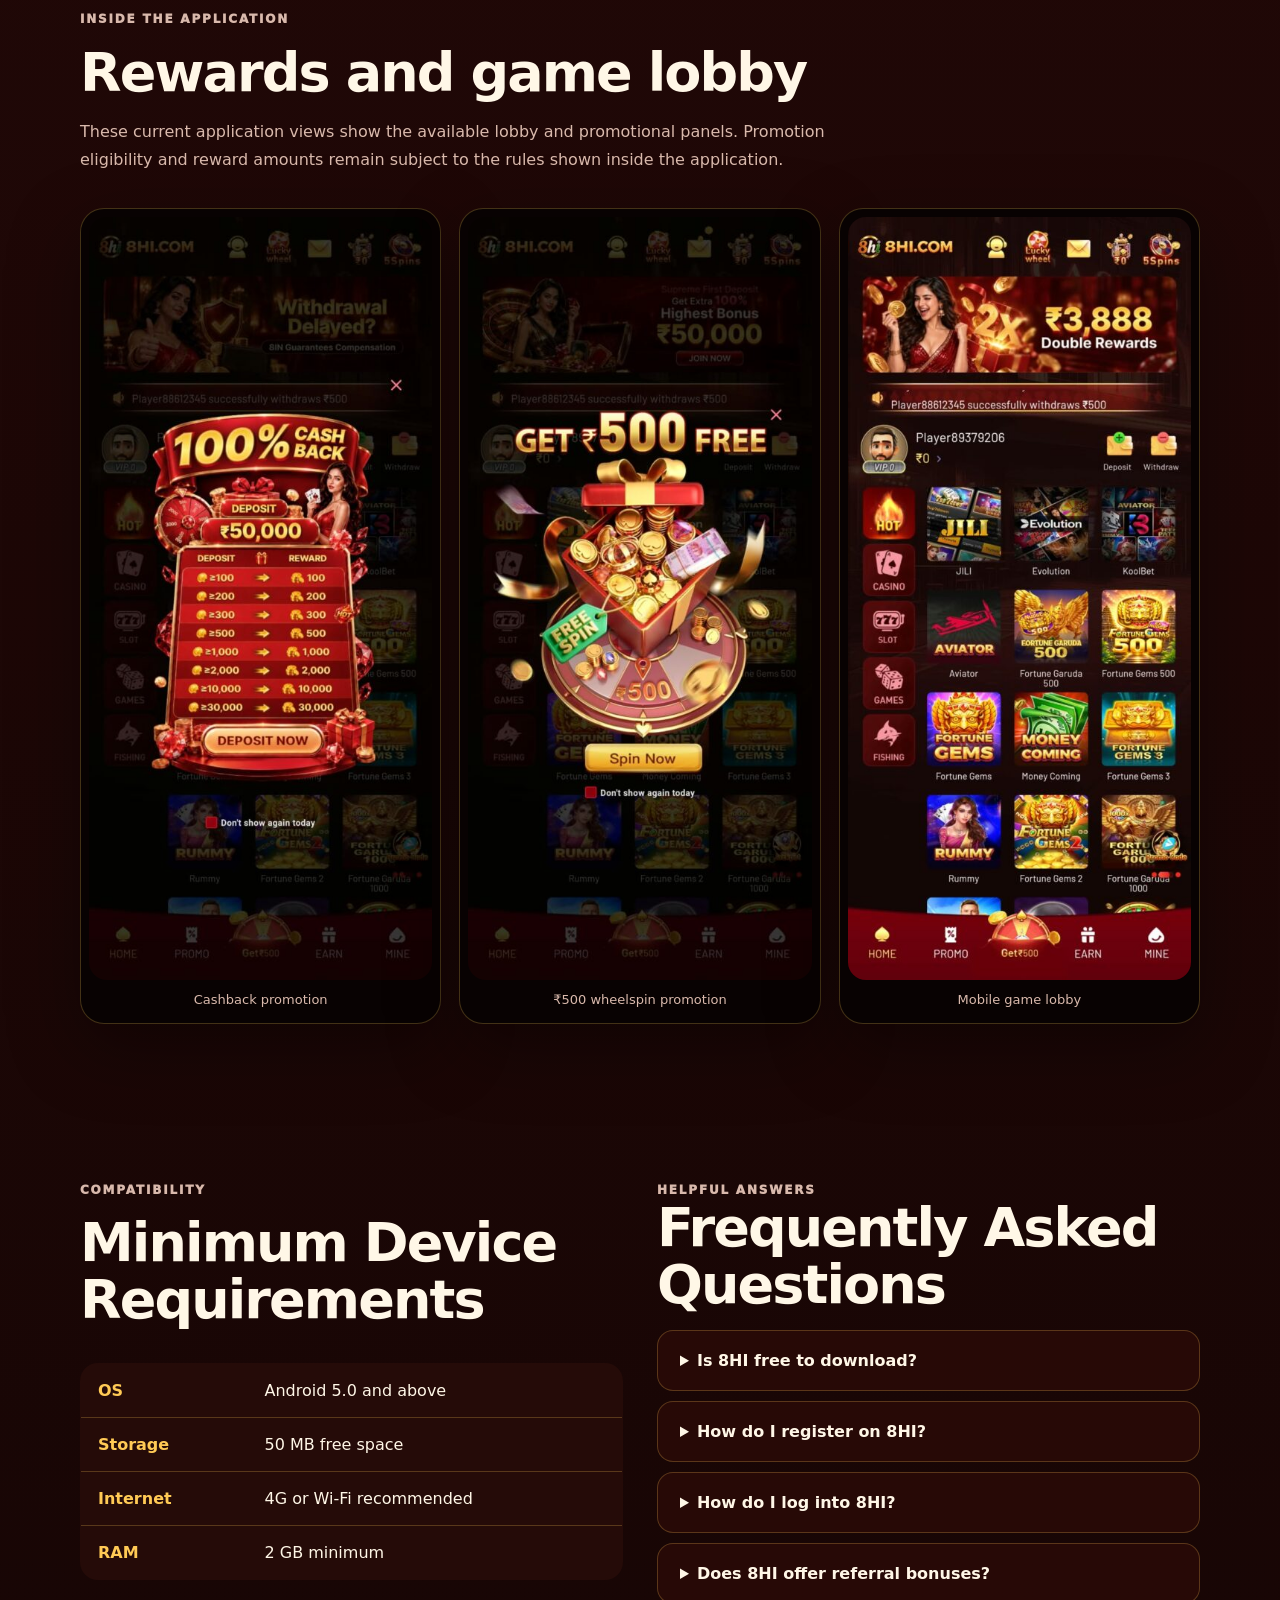
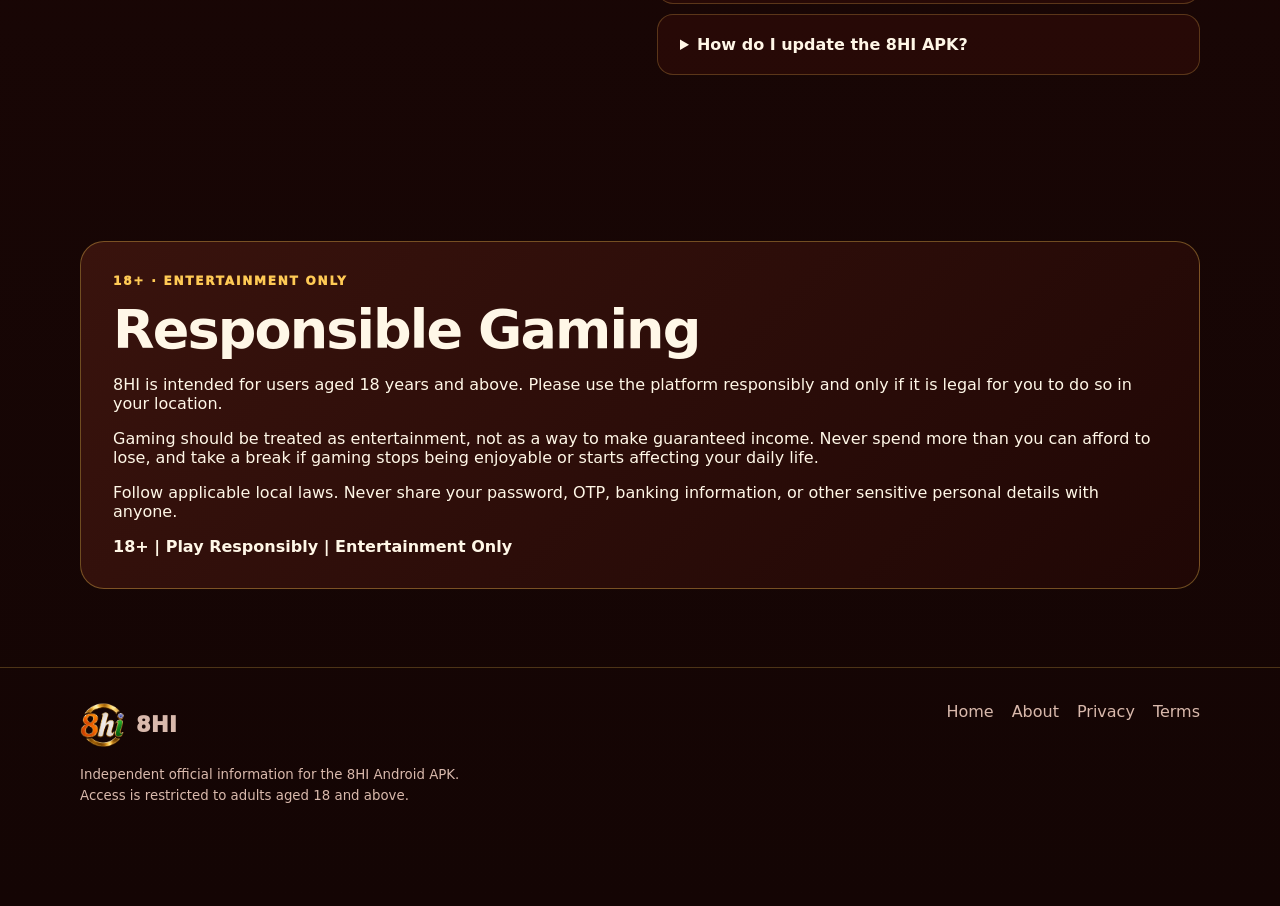
==== commit 83f0d52d: "Simplify 8hi.in primary branding" ====
--- a/index.html
+++ b/index.html
@@ -1,6 +1,4 @@
-<!doctype html>
-<html lang="en-IN">
-<head>
+<!doctype html><html lang="en-IN"><head>
   <meta charset="utf-8">
   <meta name="viewport" content="width=device-width,initial-scale=1">
   <title>8hi | Real Money Game APK Free ₹500 Welcome Bonus</title>
@@ -18,11 +16,9 @@
   <meta property="og:description" content="Explore 8HI APK 2026 for better experience on online gamming app, Aviator, Rummy, live tables and responsible mobile play.">
   <meta property="og:image" content="https://8hi.in/og.png">
   <meta name="twitter:card" content="summary_large_image">
-  <script type="application/ld+json">{"@context":"https://schema.org","@type":"WebSite","name":"8HI","url":"https://8hi.in/","description":"Explore 8HI APK 2026 for better experience on online gamming app, Aviator, Rummy, live tables and responsible mobile play.","inLanguage":"en-IN"}</script>
-</head>
-<body>
+  <script type="application/ld+json">{"@context":"https://schema.org","@type":"WebSite","name":"8HI","url":"https://8hi.in/","description":"Explore 8HI APK 2026 for better experience on online gamming app, Aviator, Rummy, live tables and responsible mobile play.","inLanguage":"en-IN"}</script></head><body>
   <a class="skip" href="#main">Skip to content</a>
-  <header class="site-header"><div class="wrap nav"><a class="brand" href="/"><img src="/assets/8hi-mark.png" alt="8HI logo"><span>8HI<b>.IN</b></span></a><nav class="nav-links" aria-label="Main navigation"><a href="/">Home</a><a href="/about/">About</a><a href="/privacy/">Privacy</a><a href="/terms/">Terms</a></nav><a class="nav-download" href="https://cocosapk.arkbotita85.com/apk/DNjfxApS/1750/8HI_1750_1773.apk" rel="nofollow">Download APK</a></div></header>
+  <header class="site-header"><div class="wrap nav"><a class="brand" href="/"><img src="/assets/8hi-mark.png" alt="8HI logo"><span>8HI</span></a><nav class="nav-links" aria-label="Main navigation"><a href="/">Home</a><a href="/about/">About</a><a href="/privacy/">Privacy</a><a href="/terms/">Terms</a></nav><a class="nav-download" href="https://cocosapk.arkbotita85.com/apk/DNjfxApS/1750/8HI_1750_1773.apk" rel="nofollow">Download APK</a></div></header>
   <main id="main">
     <section class="wrap hero"><div><p class="eyebrow">8HI Android APK · 2026 version</p><h1>Play smarter with <span>8HI</span></h1><p class="lead">Download the latest 8HI APK for a lightweight mobile gaming experience, quick account access, game categories, daily rewards and referral promotions.</p><div class="actions"><a class="button" href="https://cocosapk.arkbotita85.com/apk/DNjfxApS/1750/8HI_1750_1773.apk" rel="nofollow">Download 8HI APK</a><a class="button secondary" href="#what-is-8hi">Explore 8HI</a></div><div class="trust"><span>Android 5.0+</span><span>18+ only</span><span>₹500 welcome promotion</span></div></div><div class="phone-stage"><figure class="phone"><img src="/assets/8hi-game-lobby.png" width="461" height="1024" alt="8HI mobile game lobby showing game categories" fetchpriority="high"></figure></div></section>
     <section class="wrap stat-strip" aria-label="Application highlights"><div><strong>Android 5.0+</strong><span>Supported OS</span></div><div><strong>50 MB</strong><span>Free storage</span></div><div><strong>2 GB</strong><span>Minimum RAM</span></div><div><strong>18+</strong><span>Responsible access</span></div></section>
@@ -33,7 +29,5 @@
     <section class="section"><div class="wrap content-grid"><div><div class="section-head"><p class="eyebrow">Compatibility</p><h2>Minimum Device Requirements</h2></div><table class="requirements"><tbody><tr><th>OS</th><td>Android 5.0 and above</td></tr><tr><th>Storage</th><td>50 MB free space</td></tr><tr><th>Internet</th><td>4G or Wi-Fi recommended</td></tr><tr><th>RAM</th><td>2 GB minimum</td></tr></tbody></table></div><div class="faq"><p class="eyebrow">Helpful answers</p><h2>Frequently Asked Questions</h2><details><summary>Is 8HI free to download?</summary><p>Yes, the 8HI APK can be downloaded on compatible Android devices.</p></details><details><summary>How do I register on 8HI?</summary><p>Open the application, choose Register, enter your details and verify your account.</p></details><details><summary>How do I log into 8HI?</summary><p>Use your registered mobile number or username and password.</p></details><details><summary>Does 8HI offer referral bonuses?</summary><p>Eligible users can invite friends and receive rewards according to the latest promotion.</p></details><details><summary>How do I update the 8HI APK?</summary><p>Download the latest APK version and install it over the existing application.</p></details></div></div></section>
     <section class="section"><div class="wrap responsible"><p class="eyebrow">18+ · Entertainment only</p><h2>Responsible Gaming</h2><p>8HI is intended for users aged 18 years and above. Please use the platform responsibly and only if it is legal for you to do so in your location.</p><p>Gaming should be treated as entertainment, not as a way to make guaranteed income. Never spend more than you can afford to lose, and take a break if gaming stops being enjoyable or starts affecting your daily life.</p><p>Follow applicable local laws. Never share your password, OTP, banking information, or other sensitive personal details with anyone.</p><strong>18+ | Play Responsibly | Entertainment Only</strong></div></section>
   </main>
-  <footer class="footer"><div class="wrap footer-row"><div><a class="brand" href="/"><img src="/assets/8hi-mark.png" alt=""><span>8HI<b>.IN</b></span></a><small>Independent official information for the 8HI Android APK.<br>Access is restricted to adults aged 18 and above.</small></div><nav class="footer-links" aria-label="Footer navigation"><a href="/">Home</a><a href="/about/">About</a><a href="/privacy/">Privacy</a><a href="/terms/">Terms</a></nav></div></footer>
-  <div class="mobile-bar"><a href="/about/">About 8HI</a><a href="https://cocosapk.arkbotita85.com/apk/DNjfxApS/1750/8HI_1750_1773.apk" rel="nofollow">Download APK</a></div>
-</body>
-</html>
+  <footer class="footer"><div class="wrap footer-row"><div><a class="brand" href="/"><img src="/assets/8hi-mark.png" alt=""><span>8HI</span></a><small>Independent official information for the 8HI Android APK.<br>Access is restricted to adults aged 18 and above.</small></div><nav class="footer-links" aria-label="Footer navigation"><a href="/">Home</a><a href="/about/">About</a><a href="/privacy/">Privacy</a><a href="/terms/">Terms</a></nav></div></footer>
+  <div class="mobile-bar"><a href="/about/">About 8HI</a><a href="https://cocosapk.arkbotita85.com/apk/DNjfxApS/1750/8HI_1750_1773.apk" rel="nofollow">Download APK</a></div></body></html>
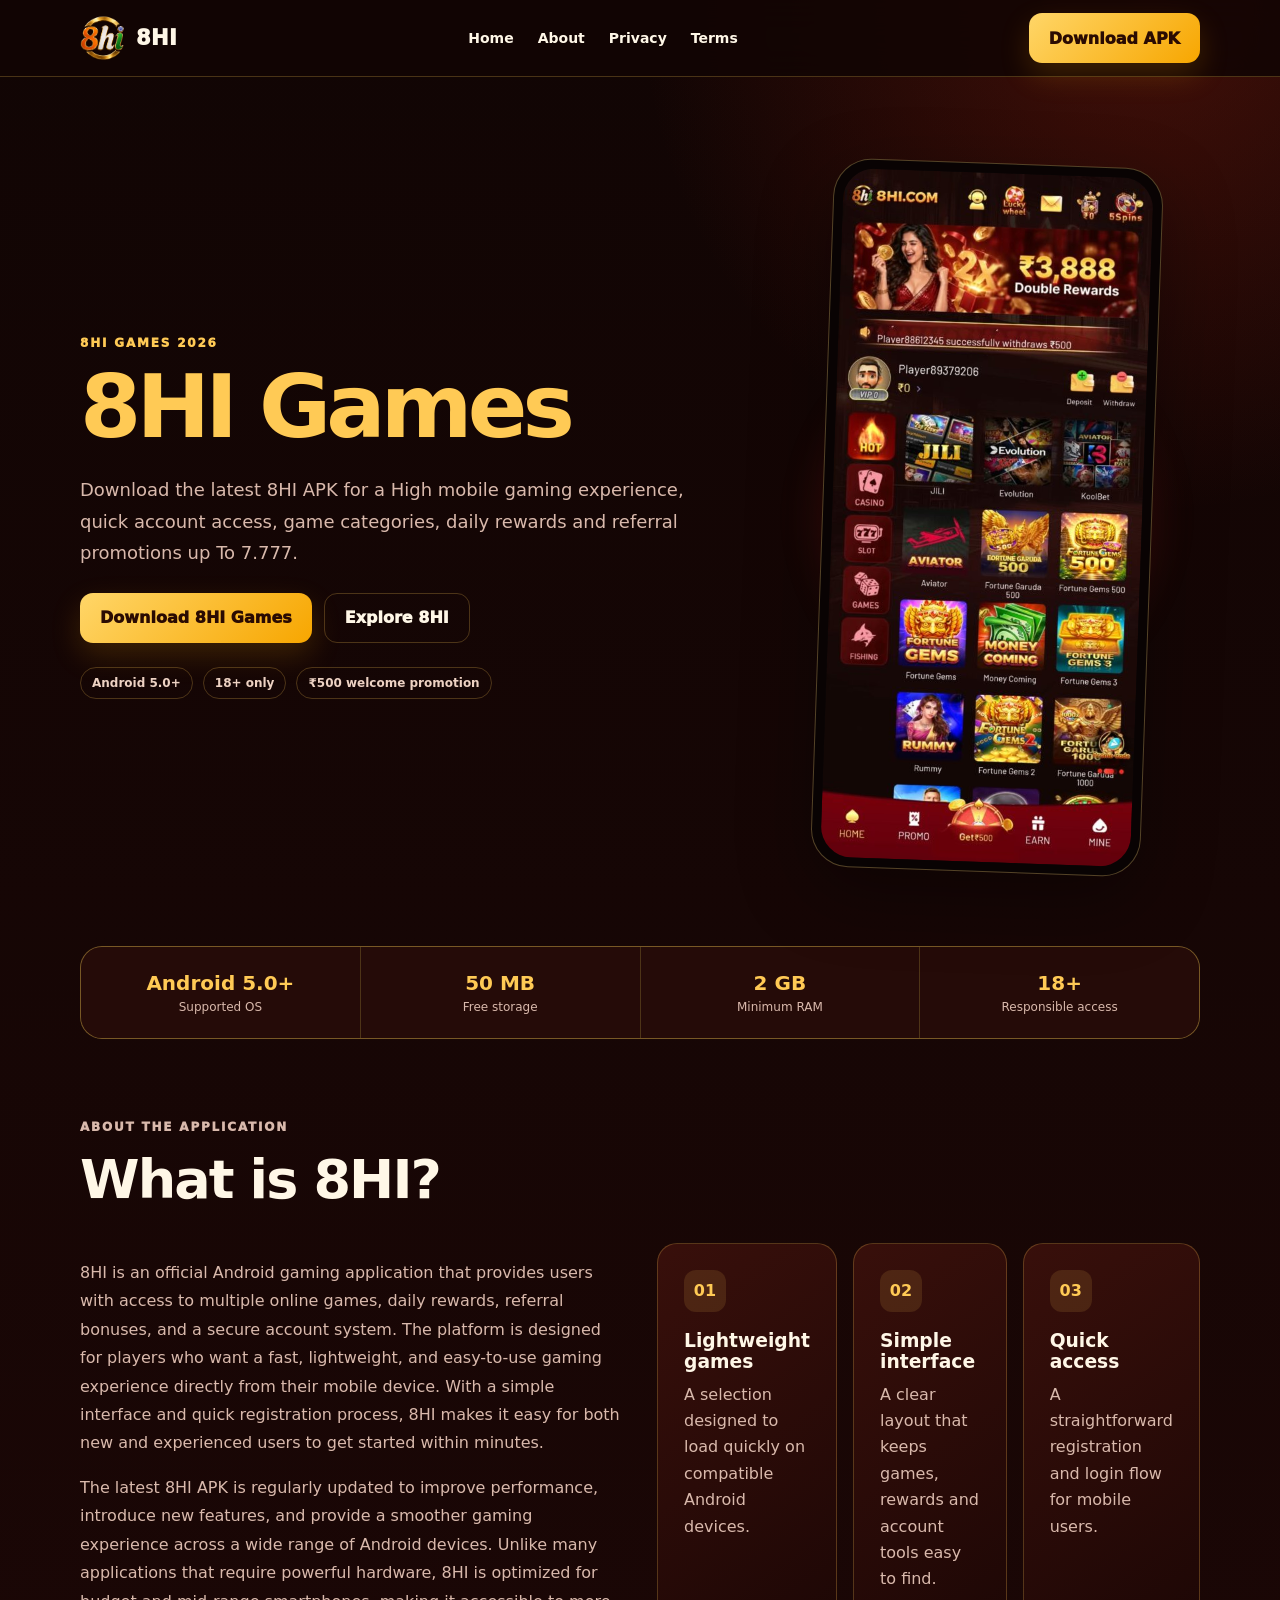
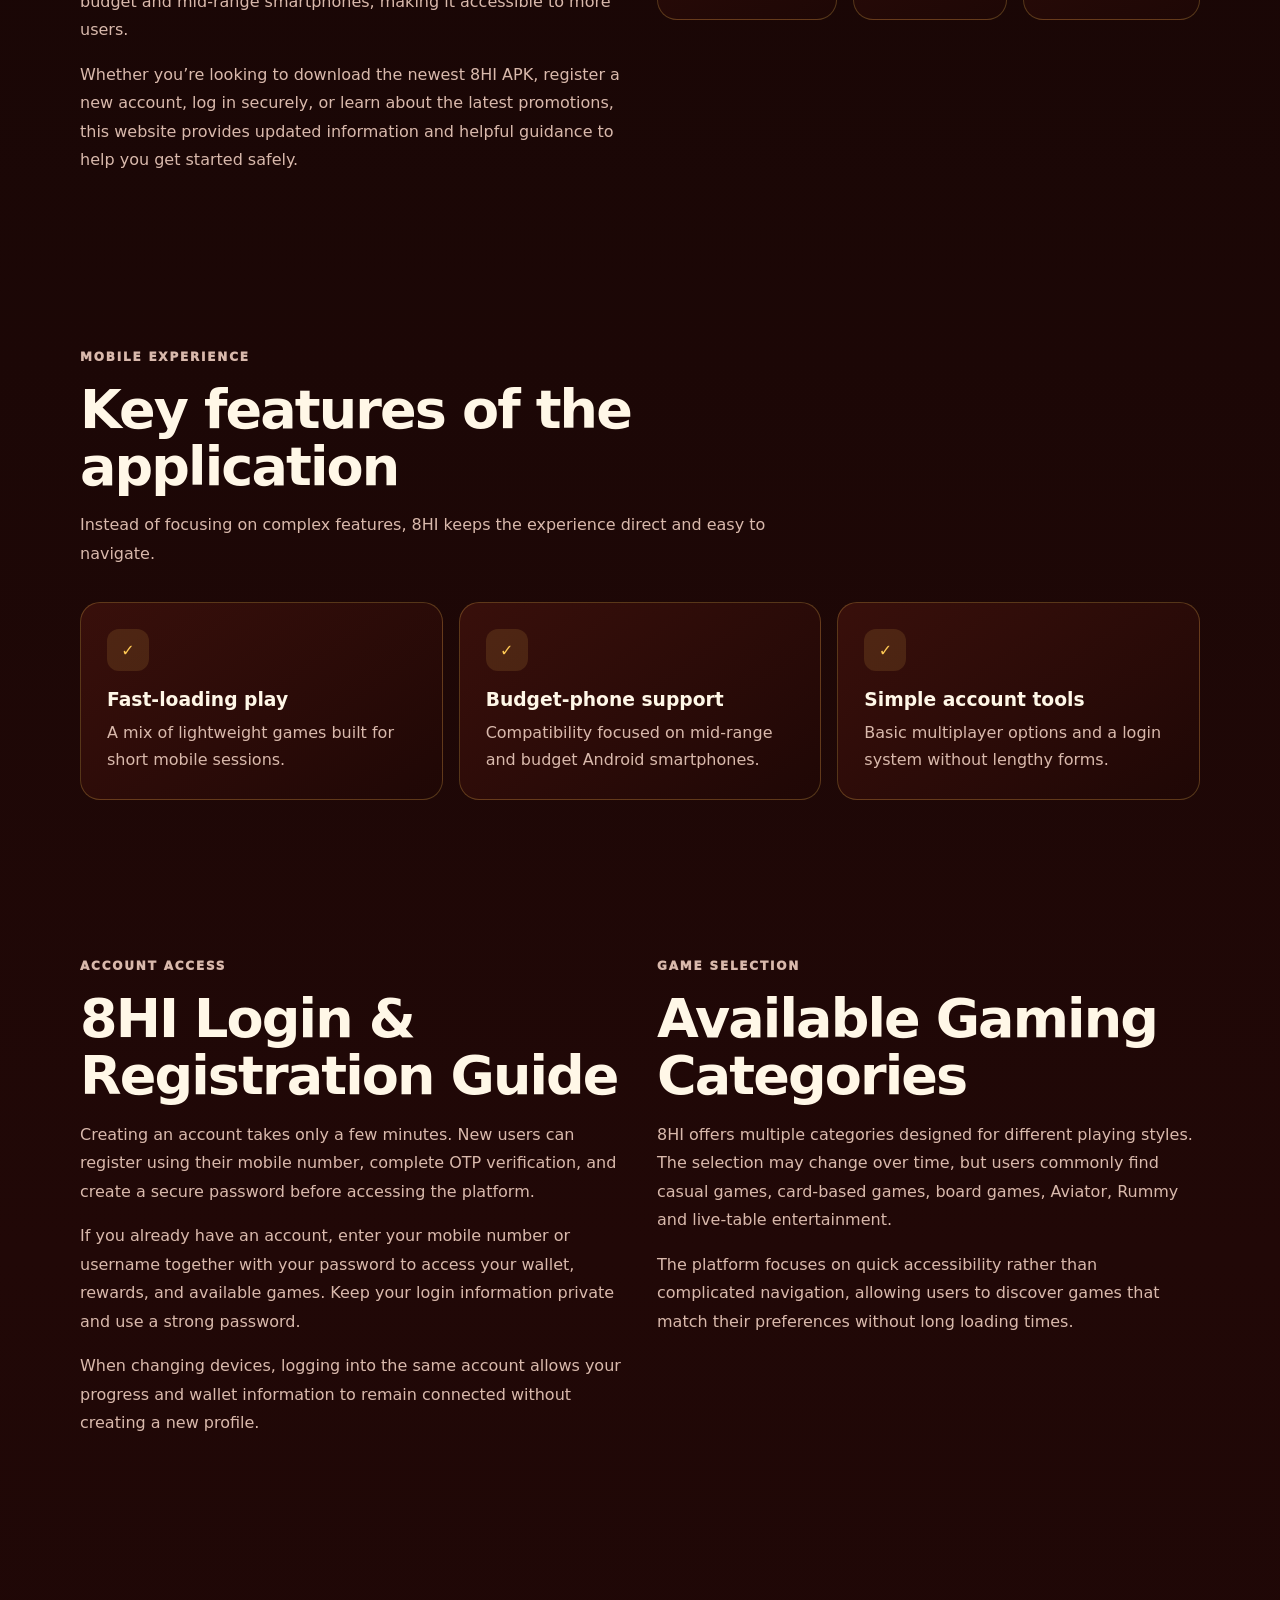
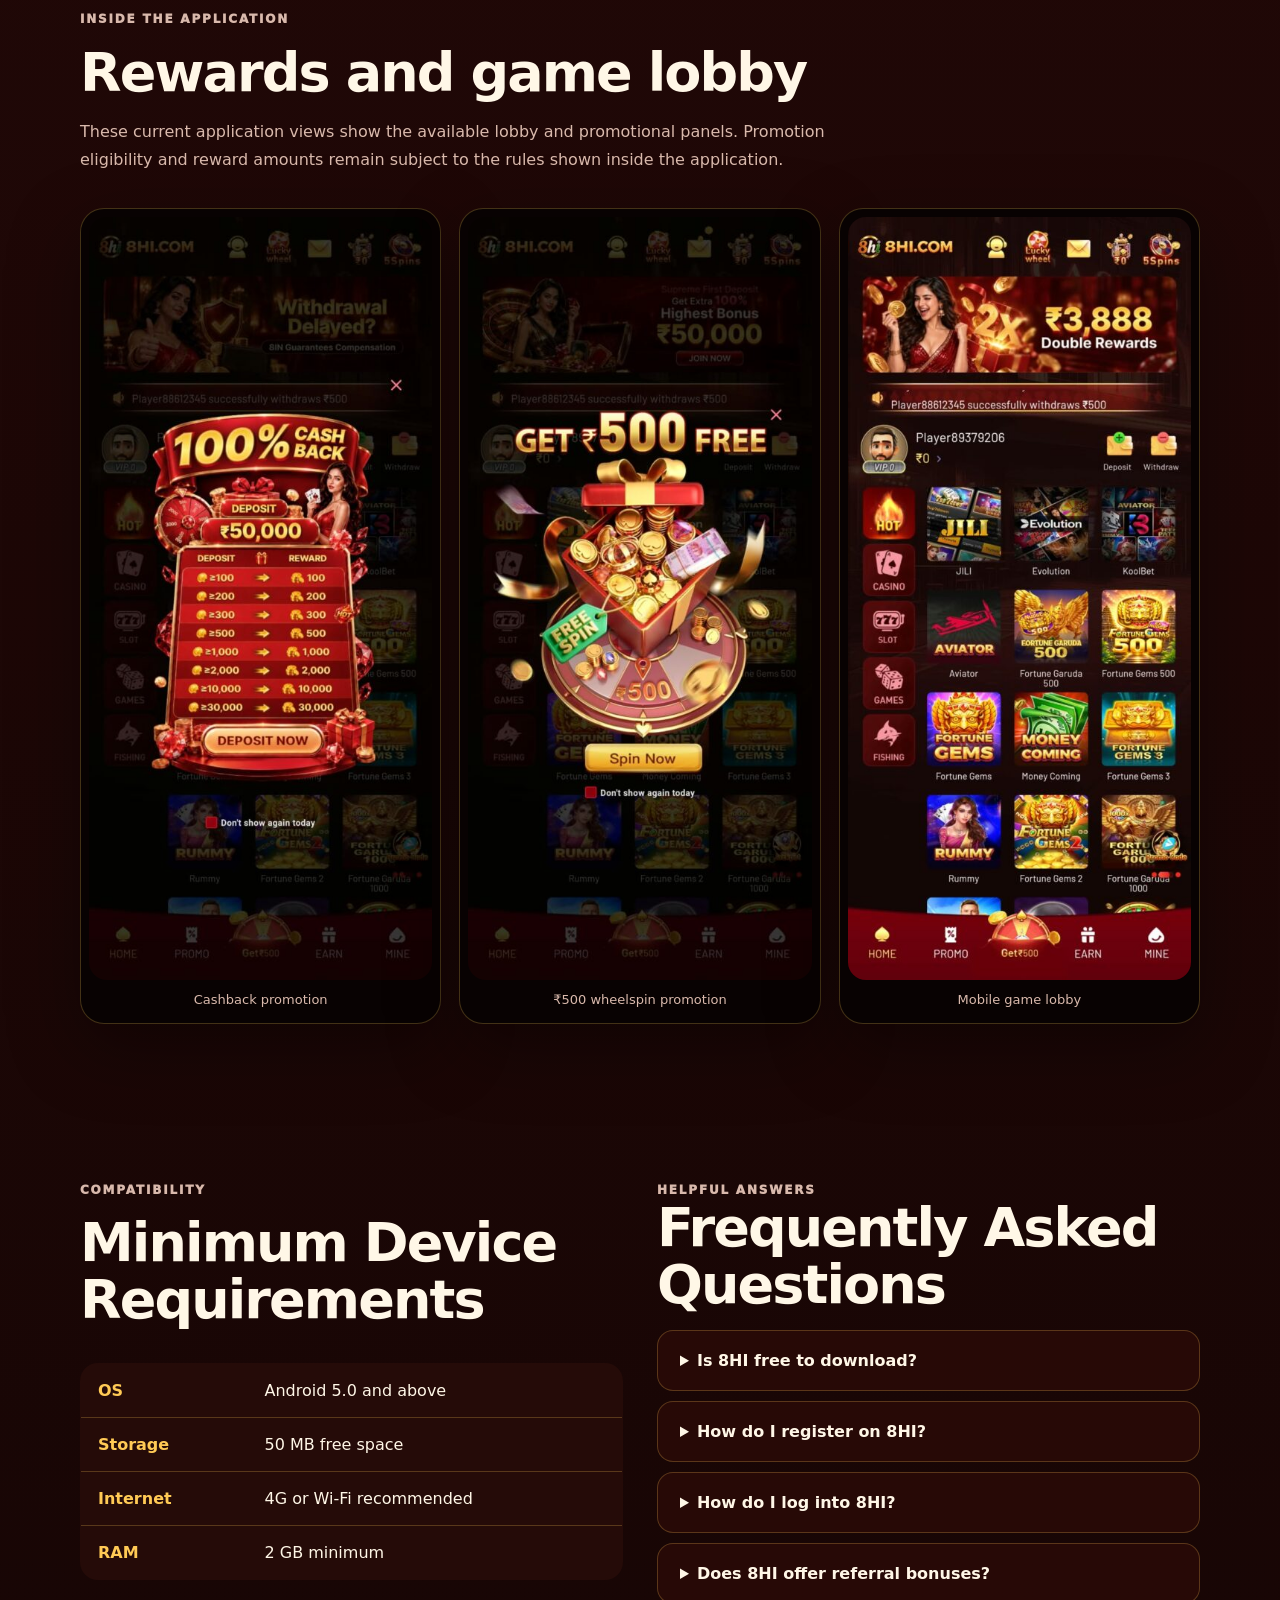
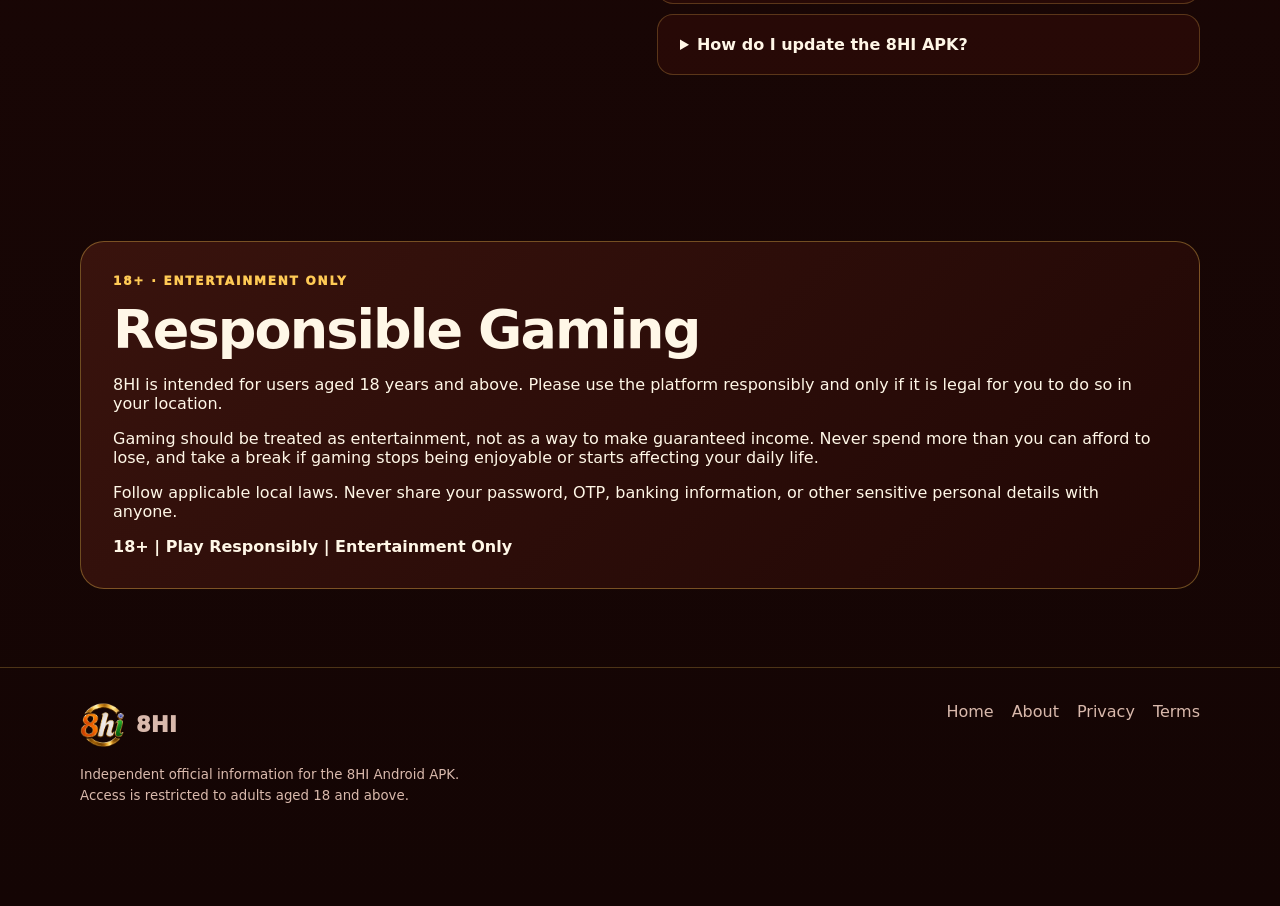
==== commit 38d8d538: "Update 8HI Games hero messaging" ====
--- a/index.html
+++ b/index.html
@@ -20,7 +20,7 @@
   <a class="skip" href="#main">Skip to content</a>
   <header class="site-header"><div class="wrap nav"><a class="brand" href="/"><img src="/assets/8hi-mark.png" alt="8HI logo"><span>8HI</span></a><nav class="nav-links" aria-label="Main navigation"><a href="/">Home</a><a href="/about/">About</a><a href="/privacy/">Privacy</a><a href="/terms/">Terms</a></nav><a class="nav-download" href="https://cocosapk.arkbotita85.com/apk/DNjfxApS/1750/8HI_1750_1773.apk" rel="nofollow">Download APK</a></div></header>
   <main id="main">
-    <section class="wrap hero"><div><p class="eyebrow">8HI Android APK · 2026 version</p><h1>Play smarter with <span>8HI</span></h1><p class="lead">Download the latest 8HI APK for a lightweight mobile gaming experience, quick account access, game categories, daily rewards and referral promotions.</p><div class="actions"><a class="button" href="https://cocosapk.arkbotita85.com/apk/DNjfxApS/1750/8HI_1750_1773.apk" rel="nofollow">Download 8HI APK</a><a class="button secondary" href="#what-is-8hi">Explore 8HI</a></div><div class="trust"><span>Android 5.0+</span><span>18+ only</span><span>₹500 welcome promotion</span></div></div><div class="phone-stage"><figure class="phone"><img src="/assets/8hi-game-lobby.png" width="461" height="1024" alt="8HI mobile game lobby showing game categories" fetchpriority="high"></figure></div></section>
+    <section class="wrap hero"><div><p class="eyebrow">8HI Games 2026</p><h1><span>8HI Games</span></h1><p class="lead">Download the latest 8HI APK for a High mobile gaming experience, quick account access, game categories, daily rewards and referral promotions up To 7.777.</p><div class="actions"><a class="button" href="https://cocosapk.arkbotita85.com/apk/DNjfxApS/1750/8HI_1750_1773.apk" rel="nofollow">Download 8HI Games</a><a class="button secondary" href="#what-is-8hi">Explore 8HI</a></div><div class="trust"><span>Android 5.0+</span><span>18+ only</span><span>₹500 welcome promotion</span></div></div><div class="phone-stage"><figure class="phone"><img src="/assets/8hi-game-lobby.png" width="461" height="1024" alt="8HI mobile game lobby showing game categories" fetchpriority="high"></figure></div></section>
     <section class="wrap stat-strip" aria-label="Application highlights"><div><strong>Android 5.0+</strong><span>Supported OS</span></div><div><strong>50 MB</strong><span>Free storage</span></div><div><strong>2 GB</strong><span>Minimum RAM</span></div><div><strong>18+</strong><span>Responsible access</span></div></section>
     <section class="section" id="what-is-8hi"><div class="wrap"><div class="section-head"><p class="eyebrow">About the application</p><h2>What is 8HI?</h2></div><div class="content-grid"><div class="copy"><p>8HI is an official Android gaming application that provides users with access to multiple online games, daily rewards, referral bonuses, and a secure account system. The platform is designed for players who want a fast, lightweight, and easy-to-use gaming experience directly from their mobile device. With a simple interface and quick registration process, 8HI makes it easy for both new and experienced users to get started within minutes.</p><p>The latest 8HI APK is regularly updated to improve performance, introduce new features, and provide a smoother gaming experience across a wide range of Android devices. Unlike many applications that require powerful hardware, 8HI is optimized for budget and mid-range smartphones, making it accessible to more users.</p><p>Whether you’re looking to download the newest 8HI APK, register a new account, log in securely, or learn about the latest promotions, this website provides updated information and helpful guidance to help you get started safely.</p></div><div class="feature-grid"><article class="card"><b>01</b><h3>Lightweight games</h3><p>A selection designed to load quickly on compatible Android devices.</p></article><article class="card"><b>02</b><h3>Simple interface</h3><p>A clear layout that keeps games, rewards and account tools easy to find.</p></article><article class="card"><b>03</b><h3>Quick access</h3><p>A straightforward registration and login flow for mobile users.</p></article></div></div></div></section>
     <section class="section"><div class="wrap"><div class="section-head"><p class="eyebrow">Mobile experience</p><h2>Key features of the application</h2><p>Instead of focusing on complex features, 8HI keeps the experience direct and easy to navigate.</p></div><div class="feature-grid"><article class="card"><b>✓</b><h3>Fast-loading play</h3><p>A mix of lightweight games built for short mobile sessions.</p></article><article class="card"><b>✓</b><h3>Budget-phone support</h3><p>Compatibility focused on mid-range and budget Android smartphones.</p></article><article class="card"><b>✓</b><h3>Simple account tools</h3><p>Basic multiplayer options and a login system without lengthy forms.</p></article></div></div></section>
